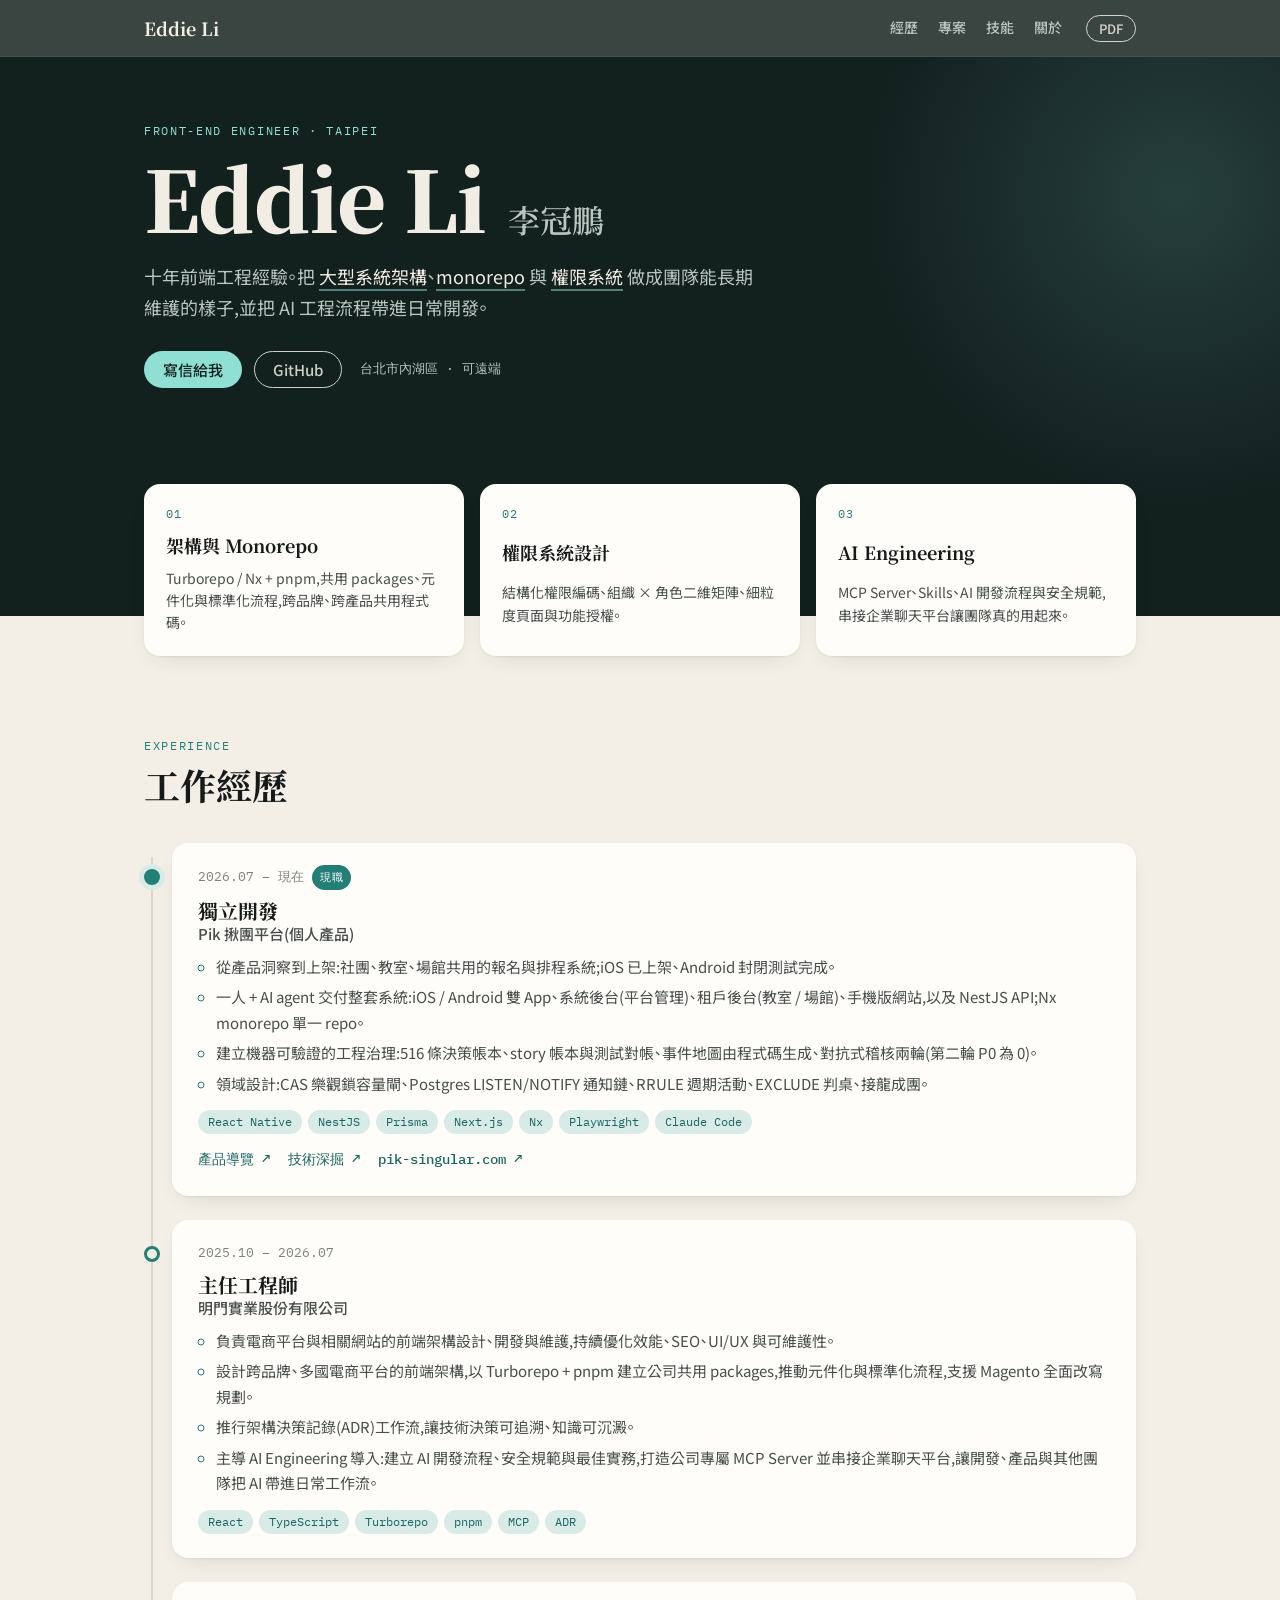
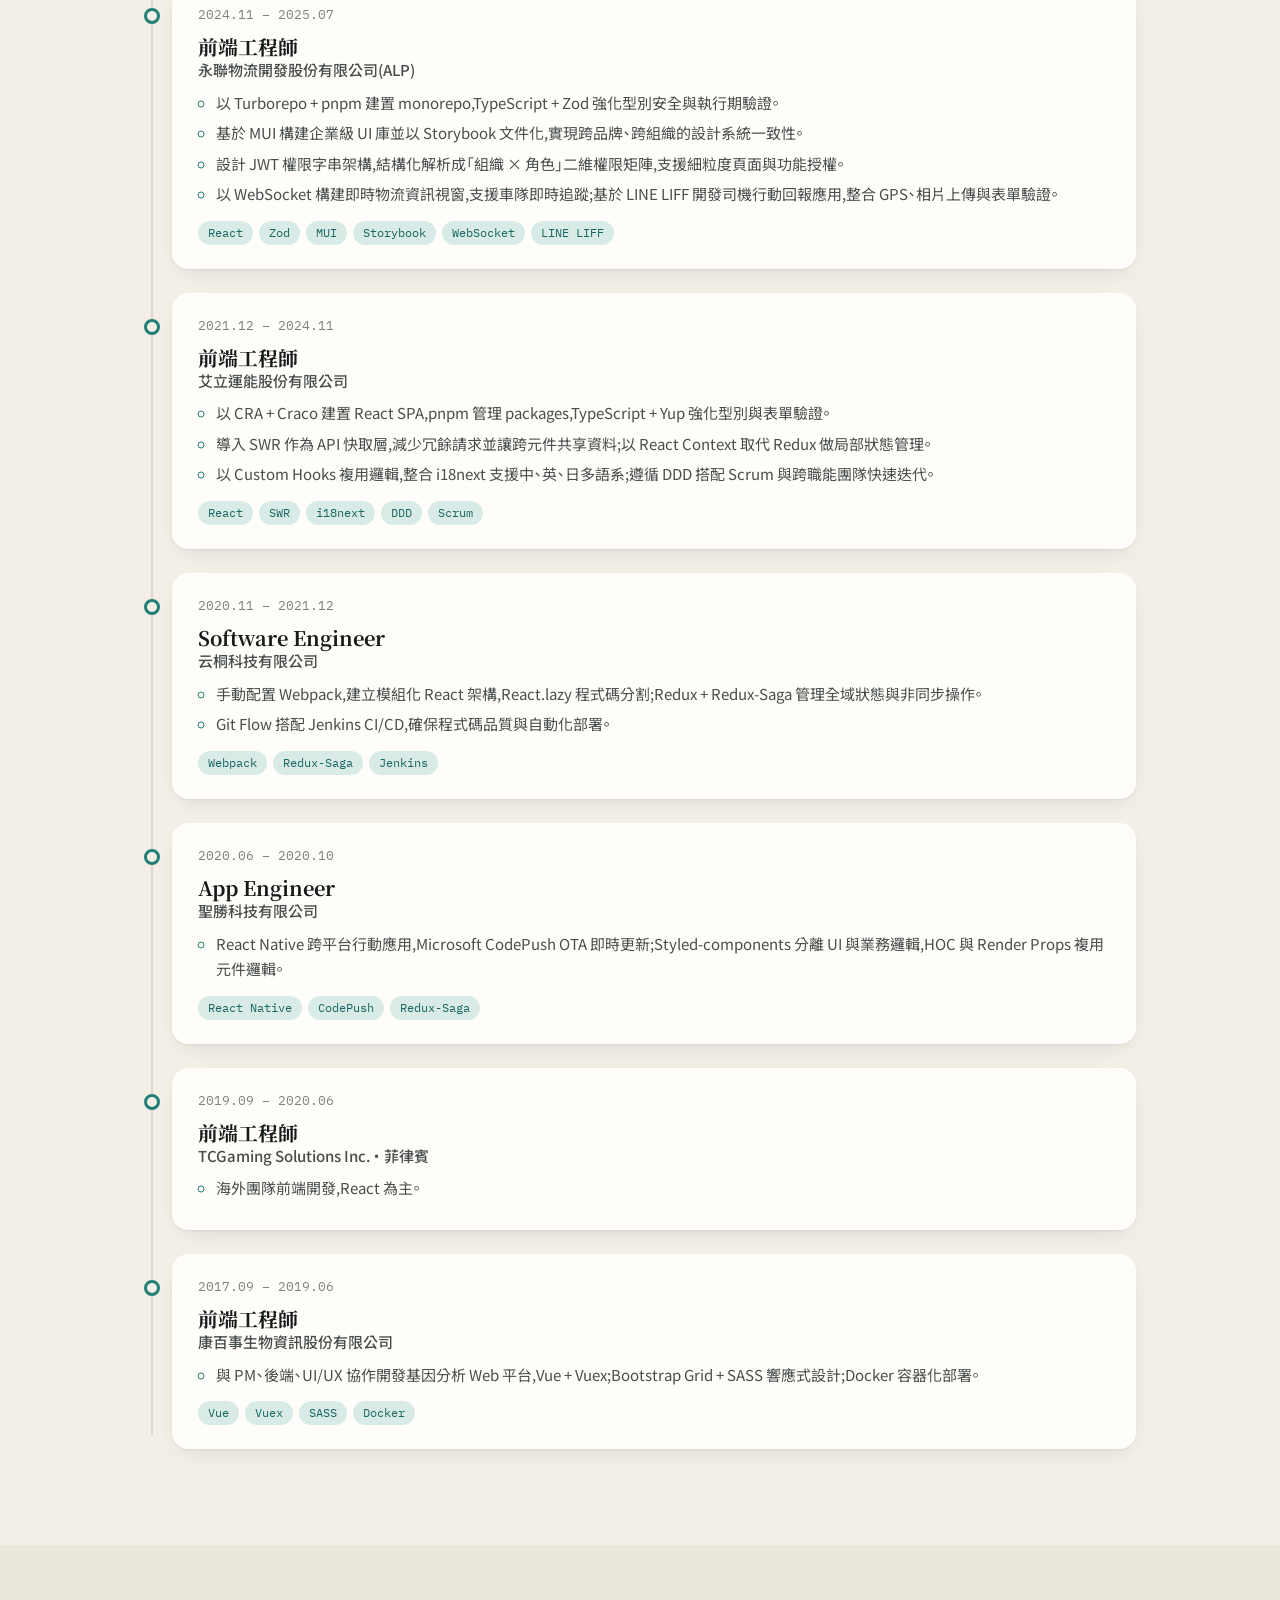
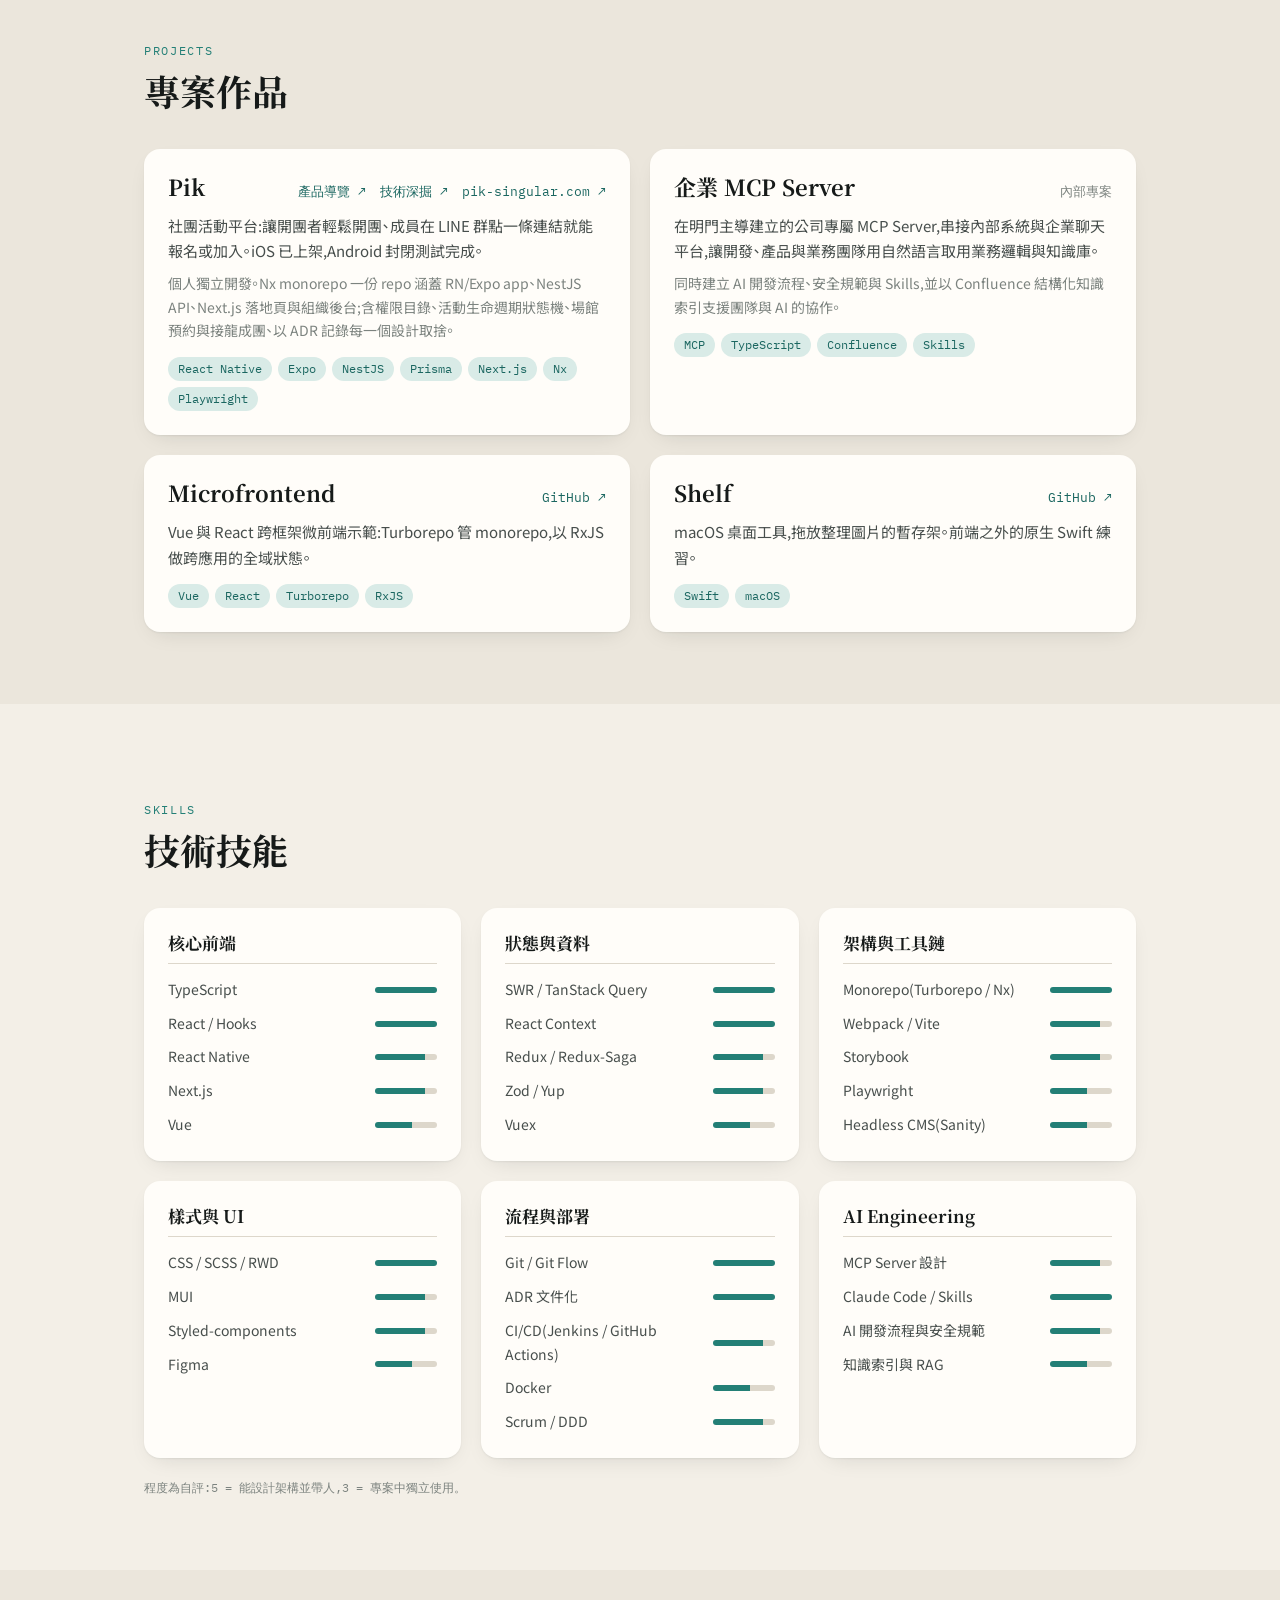
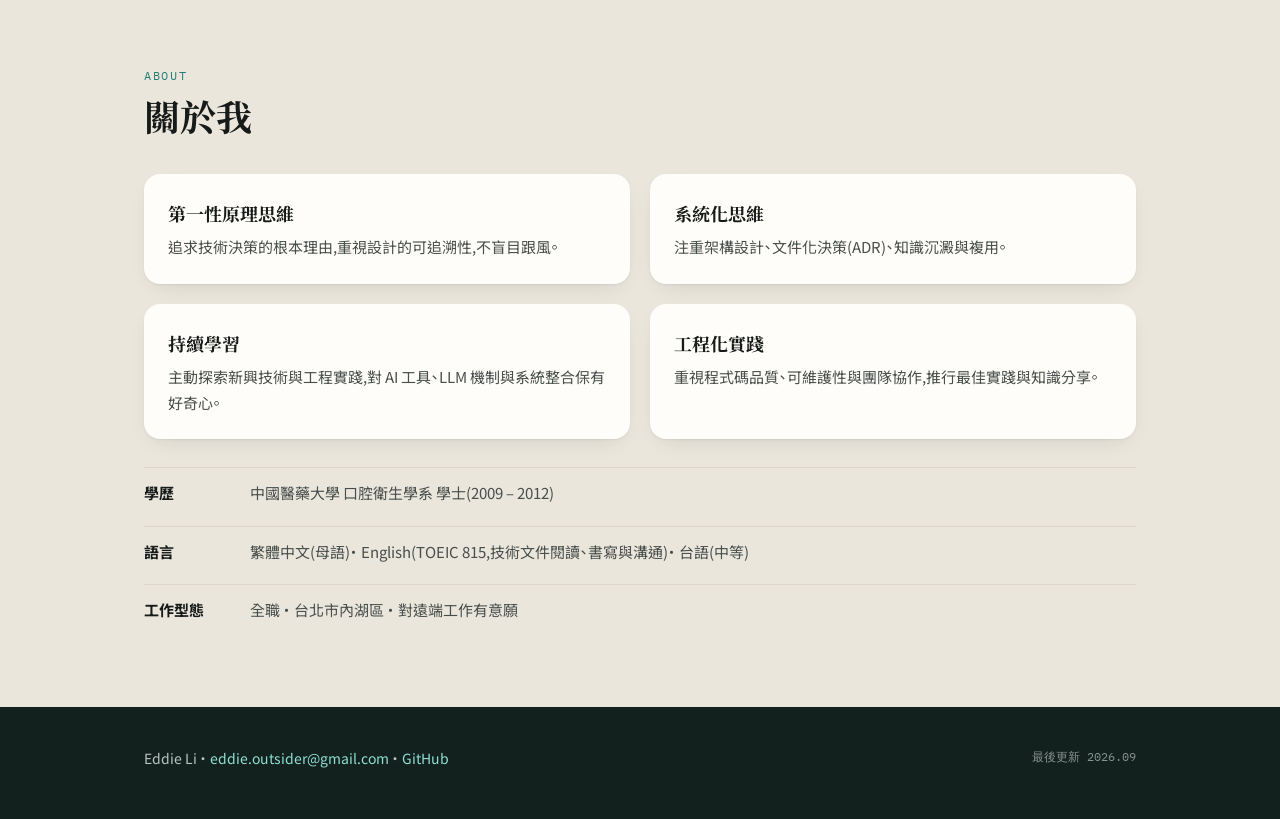
==== index.html @ ba70073a "feat: deck links on the Pik experience entry" ====
<!doctype html>
<html lang="zh-Hant-TW">
  <head>
    <meta charset="utf-8" />
    <meta name="viewport" content="width=device-width, initial-scale=1" />
    <title>Eddie Li 李冠鵬 · 前端工程師</title>
    <meta
      name="description"
      content="Eddie Li 李冠鵬,十年前端工程經驗。專精大規模系統架構、monorepo、權限系統設計與 AI 工程流程導入。"
    />
    <meta property="og:title" content="Eddie Li 李冠鵬 · 前端工程師" />
    <meta
      property="og:description"
      content="十年前端工程經驗。專精大規模系統架構、monorepo、權限系統設計與 AI 工程流程導入。"
    />
    <meta property="og:type" content="profile" />
    <link
      rel="icon"
      href="data:image/svg+xml,<svg xmlns='http://www.w3.org/2000/svg' viewBox='0 0 32 32'><rect width='32' height='32' rx='7' fill='%2312201e'/><text x='16' y='22' font-family='serif' font-size='18' font-weight='700' text-anchor='middle' fill='%238fe0d3'>E</text></svg>"
    />
    <link rel="preconnect" href="https://fonts.googleapis.com" />
    <link rel="preconnect" href="https://fonts.gstatic.com" crossorigin />
    <link
      rel="stylesheet"
      href="https://fonts.googleapis.com/css2?family=Noto+Serif+TC:wght@600;700;900&family=Noto+Sans+TC:wght@400;500;700&family=IBM+Plex+Mono:wght@400;500&display=swap"
    />
    <link rel="stylesheet" href="styles.css" />
  </head>
  <body>
    <a class="skip" href="#experience">跳到工作經歷</a>

    <nav class="nav" aria-label="章節">
      <div class="wrap nav-in">
        <a class="brand" href="#top">Eddie Li</a>
        <div class="nav-links">
          <a href="#experience">經歷</a>
          <a href="#projects">專案</a>
          <a href="#skills">技能</a>
          <a href="#about">關於</a>
        </div>
        <button
          type="button"
          class="btn btn-ghost btn-sm"
          onclick="window.print()"
        >
          PDF
        </button>
      </div>
    </nav>

    <header id="top" class="hero">
      <div class="hero-bg" aria-hidden="true"></div>
      <div class="wrap hero-in">
        <div class="hero-text">
          <p class="eyebrow">Front-end Engineer · Taipei</p>
          <h1 class="name">
            <span class="name-en">Eddie Li</span
            ><span class="name-zh">李冠鵬</span>
          </h1>
          <p class="tagline">
            十年前端工程經驗。把 <em>大型系統架構</em>、<em>monorepo</em> 與
            <em>權限系統</em> 做成團隊能長期維護的樣子,並把 AI
            工程流程帶進日常開發。
          </p>
          <div class="cta">
            <a class="btn btn-primary" href="mailto:eddie.outsider@gmail.com"
              >寫信給我</a
            >
            <a
              class="btn btn-ghost"
              href="https://github.com/PPniaw"
              rel="me noopener"
              target="_blank"
              >GitHub</a
            >
            <span class="loc">台北市內湖區 · 可遠端</span>
          </div>
        </div>
      </div>
      <div class="wrap focus" aria-label="專長領域">
        <div class="focus-card">
          <span class="focus-k">01</span>
          <strong>架構與 Monorepo</strong>
          <p>
            Turborepo / Nx + pnpm,共用
            packages、元件化與標準化流程,跨品牌、跨產品共用程式碼。
          </p>
        </div>
        <div class="focus-card">
          <span class="focus-k">02</span>
          <strong>權限系統設計</strong>
          <p>結構化權限編碼、組織 × 角色二維矩陣、細粒度頁面與功能授權。</p>
        </div>
        <div class="focus-card">
          <span class="focus-k">03</span>
          <strong>AI Engineering</strong>
          <p>
            MCP Server、Skills、AI
            開發流程與安全規範,串接企業聊天平台讓團隊真的用起來。
          </p>
        </div>
      </div>
    </header>

    <main>
      <section id="experience" class="section">
        <div class="wrap">
          <div class="sec-head">
            <p class="eyebrow">Experience</p>
            <h2>工作經歷</h2>
          </div>
          <ol class="timeline">
            <li class="tl-item is-now">
              <div class="tl-dot"></div>
              <div class="tl-card">
                <div class="tl-meta">
                  <time datetime="2026-07">2026.07</time> – 現在
                  <span class="pill">現職</span>
                </div>
                <h3>
                  獨立開發 <span class="org">Pik 揪團平台(個人產品)</span>
                </h3>
                <ul>
                  <li>
                    從產品洞察到上架:社團、教室、場館共用的報名與排程系統;iOS
                    已上架、Android 封閉測試完成。
                  </li>
                  <li>
                    一人 + AI agent 交付整套系統:iOS / Android 雙 App、系統後台(平台管理)、租戶後台(教室 / 場館)、手機版網站,以及
                    NestJS API;Nx monorepo 單一 repo。
                  </li>
                  <li>
                    建立機器可驗證的工程治理:516 條決策帳本、story
                    帳本與測試對帳、事件地圖由程式碼生成、對抗式稽核兩輪(第二輪 P0 為 0)。
                  </li>
                  <li>
                    領域設計:CAS 樂觀鎖容量閘、Postgres LISTEN/NOTIFY
                    通知鏈、RRULE 週期活動、EXCLUDE 判桌、接龍成團。
                  </li>
                </ul>
                <p class="chips">
                  <span>React Native</span><span>NestJS</span><span>Prisma</span
                  ><span>Next.js</span><span>Nx</span><span>Playwright</span
                  ><span>Claude Code</span>
                </p>
                <p class="tl-links">
                  <a href="https://pik-slides.vercel.app/s/pik-intro" target="_blank" rel="noopener">產品導覽 ↗</a>
                  <a href="https://pik-slides.vercel.app/s/pik-tech-deep-dive" target="_blank" rel="noopener">技術深掘 ↗</a>
                  <a href="https://pik-singular.com" target="_blank" rel="noopener">pik-singular.com ↗</a>
                </p>
              </div>
            </li>
            <li class="tl-item">
              <div class="tl-dot"></div>
              <div class="tl-card">
                <div class="tl-meta">
                  <time datetime="2025-10">2025.10</time> –
                  <time datetime="2026-07">2026.07</time>
                </div>
                <h3>
                  主任工程師 <span class="org">明門實業股份有限公司</span>
                </h3>
                <ul>
                  <li>
                    負責電商平台與相關網站的前端架構設計、開發與維護,持續優化效能、SEO、UI/UX
                    與可維護性。
                  </li>
                  <li>
                    設計跨品牌、多國電商平台的前端架構,以 Turborepo + pnpm
                    建立公司共用 packages,推動元件化與標準化流程,支援 Magento
                    全面改寫規劃。
                  </li>
                  <li>
                    推行架構決策記錄(ADR)工作流,讓技術決策可追溯、知識可沉澱。
                  </li>
                  <li>
                    主導 AI Engineering 導入:建立 AI
                    開發流程、安全規範與最佳實務,打造公司專屬 MCP Server
                    並串接企業聊天平台,讓開發、產品與其他團隊把 AI
                    帶進日常工作流。
                  </li>
                </ul>
                <p class="chips">
                  <span>React</span><span>TypeScript</span><span>Turborepo</span
                  ><span>pnpm</span><span>MCP</span><span>ADR</span>
                </p>
              </div>
            </li>

            <li class="tl-item">
              <div class="tl-dot"></div>
              <div class="tl-card">
                <div class="tl-meta">
                  <time datetime="2024-11">2024.11</time> –
                  <time datetime="2025-07">2025.07</time>
                </div>
                <h3>
                  前端工程師
                  <span class="org">永聯物流開發股份有限公司(ALP)</span>
                </h3>
                <ul>
                  <li>
                    以 Turborepo + pnpm 建置 monorepo,TypeScript + Zod
                    強化型別安全與執行期驗證。
                  </li>
                  <li>
                    基於 MUI 構建企業級 UI 庫並以 Storybook
                    文件化,實現跨品牌、跨組織的設計系統一致性。
                  </li>
                  <li>
                    設計 JWT 權限字串架構,結構化解析成「組織 ×
                    角色」二維權限矩陣,支援細粒度頁面與功能授權。
                  </li>
                  <li>
                    以 WebSocket 構建即時物流資訊視窗,支援車隊即時追蹤;基於 LINE
                    LIFF 開發司機行動回報應用,整合 GPS、相片上傳與表單驗證。
                  </li>
                </ul>
                <p class="chips">
                  <span>React</span><span>Zod</span><span>MUI</span
                  ><span>Storybook</span><span>WebSocket</span
                  ><span>LINE LIFF</span>
                </p>
              </div>
            </li>

            <li class="tl-item">
              <div class="tl-dot"></div>
              <div class="tl-card">
                <div class="tl-meta">
                  <time datetime="2021-12">2021.12</time> –
                  <time datetime="2024-11">2024.11</time>
                </div>
                <h3>
                  前端工程師 <span class="org">艾立運能股份有限公司</span>
                </h3>
                <ul>
                  <li>
                    以 CRA + Craco 建置 React SPA,pnpm 管理 packages,TypeScript
                    + Yup 強化型別與表單驗證。
                  </li>
                  <li>
                    導入 SWR 作為 API 快取層,減少冗餘請求並讓跨元件共享資料;以
                    React Context 取代 Redux 做局部狀態管理。
                  </li>
                  <li>
                    以 Custom Hooks 複用邏輯,整合 i18next
                    支援中、英、日多語系;遵循 DDD 搭配 Scrum
                    與跨職能團隊快速迭代。
                  </li>
                </ul>
                <p class="chips">
                  <span>React</span><span>SWR</span><span>i18next</span
                  ><span>DDD</span><span>Scrum</span>
                </p>
              </div>
            </li>

            <li class="tl-item">
              <div class="tl-dot"></div>
              <div class="tl-card">
                <div class="tl-meta">
                  <time datetime="2020-11">2020.11</time> –
                  <time datetime="2021-12">2021.12</time>
                </div>
                <h3>
                  Software Engineer <span class="org">云桐科技有限公司</span>
                </h3>
                <ul>
                  <li>
                    手動配置 Webpack,建立模組化 React 架構,React.lazy
                    程式碼分割;Redux + Redux-Saga 管理全域狀態與非同步操作。
                  </li>
                  <li>
                    Git Flow 搭配 Jenkins CI/CD,確保程式碼品質與自動化部署。
                  </li>
                </ul>
                <p class="chips">
                  <span>Webpack</span><span>Redux-Saga</span
                  ><span>Jenkins</span>
                </p>
              </div>
            </li>

            <li class="tl-item">
              <div class="tl-dot"></div>
              <div class="tl-card">
                <div class="tl-meta">
                  <time datetime="2020-06">2020.06</time> –
                  <time datetime="2020-10">2020.10</time>
                </div>
                <h3>App Engineer <span class="org">聖勝科技有限公司</span></h3>
                <ul>
                  <li>
                    React Native 跨平台行動應用,Microsoft CodePush OTA
                    即時更新;Styled-components 分離 UI 與業務邏輯,HOC 與 Render
                    Props 複用元件邏輯。
                  </li>
                </ul>
                <p class="chips">
                  <span>React Native</span><span>CodePush</span
                  ><span>Redux-Saga</span>
                </p>
              </div>
            </li>

            <li class="tl-item">
              <div class="tl-dot"></div>
              <div class="tl-card">
                <div class="tl-meta">
                  <time datetime="2019-09">2019.09</time> –
                  <time datetime="2020-06">2020.06</time>
                </div>
                <h3>
                  前端工程師
                  <span class="org">TCGaming Solutions Inc. · 菲律賓</span>
                </h3>
                <ul>
                  <li>海外團隊前端開發,React 為主。</li>
                </ul>
              </div>
            </li>

            <li class="tl-item">
              <div class="tl-dot"></div>
              <div class="tl-card">
                <div class="tl-meta">
                  <time datetime="2017-09">2017.09</time> –
                  <time datetime="2019-06">2019.06</time>
                </div>
                <h3>
                  前端工程師 <span class="org">康百事生物資訊股份有限公司</span>
                </h3>
                <ul>
                  <li>
                    與 PM、後端、UI/UX 協作開發基因分析 Web 平台,Vue +
                    Vuex;Bootstrap Grid + SASS 響應式設計;Docker 容器化部署。
                  </li>
                </ul>
                <p class="chips">
                  <span>Vue</span><span>Vuex</span><span>SASS</span
                  ><span>Docker</span>
                </p>
              </div>
            </li>
          </ol>
        </div>
      </section>

      <section id="projects" class="section section-alt">
        <div class="wrap">
          <div class="sec-head">
            <p class="eyebrow">Projects</p>
            <h2>專案作品</h2>
          </div>
          <div class="grid-2">
            <article class="card proj">
              <div class="proj-top">
                <h3>Pik</h3>
                <span class="proj-links">
                  <a class="proj-link" href="https://pik-slides.vercel.app/s/pik-intro" target="_blank" rel="noopener">產品導覽 ↗</a>
                  <a class="proj-link" href="https://pik-slides.vercel.app/s/pik-tech-deep-dive" target="_blank" rel="noopener">技術深掘 ↗</a>
                  <a class="proj-link" href="https://pik-singular.com" target="_blank" rel="noopener">pik-singular.com ↗</a>
                </span>
              </div>
              <p>
                社團活動平台:讓開團者輕鬆開團、成員在 LINE
                群點一條連結就能報名或加入。iOS 已上架,Android 封閉測試完成。
              </p>
              <p class="proj-note">
                個人獨立開發。Nx monorepo 一份 repo 涵蓋 RN/Expo app、NestJS
                API、Next.js
                落地頁與組織後台;含權限目錄、活動生命週期狀態機、場館預約與接龍成團、以
                ADR 記錄每一個設計取捨。
              </p>
              <p class="chips">
                <span>React Native</span><span>Expo</span><span>NestJS</span
                ><span>Prisma</span><span>Next.js</span><span>Nx</span
                ><span>Playwright</span>
              </p>
            </article>

            <article class="card proj">
              <div class="proj-top">
                <h3>企業 MCP Server</h3>
                <span class="proj-link muted">內部專案</span>
              </div>
              <p>
                在明門主導建立的公司專屬 MCP
                Server,串接內部系統與企業聊天平台,讓開發、產品與業務團隊用自然語言取用業務邏輯與知識庫。
              </p>
              <p class="proj-note">
                同時建立 AI 開發流程、安全規範與 Skills,並以 Confluence
                結構化知識索引支援團隊與 AI 的協作。
              </p>
              <p class="chips">
                <span>MCP</span><span>TypeScript</span><span>Confluence</span
                ><span>Skills</span>
              </p>
            </article>

            <article class="card proj">
              <div class="proj-top">
                <h3>Microfrontend</h3>
                <a
                  class="proj-link"
                  href="https://github.com/PPniaw/Microfrontend"
                  target="_blank"
                  rel="noopener"
                  >GitHub ↗</a
                >
              </div>
              <p>
                Vue 與 React 跨框架微前端示範:Turborepo 管 monorepo,以 RxJS
                做跨應用的全域狀態。
              </p>
              <p class="chips">
                <span>Vue</span><span>React</span><span>Turborepo</span
                ><span>RxJS</span>
              </p>
            </article>

            <article class="card proj">
              <div class="proj-top">
                <h3>Shelf</h3>
                <a
                  class="proj-link"
                  href="https://github.com/PPniaw/Shelf"
                  target="_blank"
                  rel="noopener"
                  >GitHub ↗</a
                >
              </div>
              <p>
                macOS 桌面工具,拖放整理圖片的暫存架。前端之外的原生 Swift 練習。
              </p>
              <p class="chips"><span>Swift</span><span>macOS</span></p>
            </article>
          </div>
        </div>
      </section>

      <section id="skills" class="section">
        <div class="wrap">
          <div class="sec-head">
            <p class="eyebrow">Skills</p>
            <h2>技術技能</h2>
          </div>
          <div class="grid-3 skills">
            <div class="card skill-group">
              <h3>核心前端</h3>
              <ul>
                <li>
                  <span>TypeScript</span><i class="lv" style="--lv: 5"></i>
                </li>
                <li>
                  <span>React / Hooks</span><i class="lv" style="--lv: 5"></i>
                </li>
                <li>
                  <span>React Native</span><i class="lv" style="--lv: 4"></i>
                </li>
                <li><span>Next.js</span><i class="lv" style="--lv: 4"></i></li>
                <li><span>Vue</span><i class="lv" style="--lv: 3"></i></li>
              </ul>
            </div>

            <div class="card skill-group">
              <h3>狀態與資料</h3>
              <ul>
                <li>
                  <span>SWR / TanStack Query</span
                  ><i class="lv" style="--lv: 5"></i>
                </li>
                <li>
                  <span>React Context</span><i class="lv" style="--lv: 5"></i>
                </li>
                <li>
                  <span>Redux / Redux-Saga</span
                  ><i class="lv" style="--lv: 4"></i>
                </li>
                <li>
                  <span>Zod / Yup</span><i class="lv" style="--lv: 4"></i>
                </li>
                <li><span>Vuex</span><i class="lv" style="--lv: 3"></i></li>
              </ul>
            </div>

            <div class="card skill-group">
              <h3>架構與工具鏈</h3>
              <ul>
                <li>
                  <span>Monorepo(Turborepo / Nx)</span
                  ><i class="lv" style="--lv: 5"></i>
                </li>
                <li>
                  <span>Webpack / Vite</span><i class="lv" style="--lv: 4"></i>
                </li>
                <li>
                  <span>Storybook</span><i class="lv" style="--lv: 4"></i>
                </li>
                <li>
                  <span>Playwright</span><i class="lv" style="--lv: 3"></i>
                </li>
                <li>
                  <span>Headless CMS(Sanity)</span
                  ><i class="lv" style="--lv: 3"></i>
                </li>
              </ul>
            </div>

            <div class="card skill-group">
              <h3>樣式與 UI</h3>
              <ul>
                <li>
                  <span>CSS / SCSS / RWD</span
                  ><i class="lv" style="--lv: 5"></i>
                </li>
                <li><span>MUI</span><i class="lv" style="--lv: 4"></i></li>
                <li>
                  <span>Styled-components</span
                  ><i class="lv" style="--lv: 4"></i>
                </li>
                <li><span>Figma</span><i class="lv" style="--lv: 3"></i></li>
              </ul>
            </div>

            <div class="card skill-group">
              <h3>流程與部署</h3>
              <ul>
                <li>
                  <span>Git / Git Flow</span><i class="lv" style="--lv: 5"></i>
                </li>
                <li>
                  <span>ADR 文件化</span><i class="lv" style="--lv: 5"></i>
                </li>
                <li>
                  <span>CI/CD(Jenkins / GitHub Actions)</span
                  ><i class="lv" style="--lv: 4"></i>
                </li>
                <li><span>Docker</span><i class="lv" style="--lv: 3"></i></li>
                <li>
                  <span>Scrum / DDD</span><i class="lv" style="--lv: 4"></i>
                </li>
              </ul>
            </div>

            <div class="card skill-group">
              <h3>AI Engineering</h3>
              <ul>
                <li>
                  <span>MCP Server 設計</span><i class="lv" style="--lv: 4"></i>
                </li>
                <li>
                  <span>Claude Code / Skills</span
                  ><i class="lv" style="--lv: 5"></i>
                </li>
                <li>
                  <span>AI 開發流程與安全規範</span
                  ><i class="lv" style="--lv: 4"></i>
                </li>
                <li>
                  <span>知識索引與 RAG</span><i class="lv" style="--lv: 3"></i>
                </li>
              </ul>
            </div>
          </div>
          <p class="legend">
            程度為自評:5 = 能設計架構並帶人,3 = 專案中獨立使用。
          </p>
        </div>
      </section>

      <section id="about" class="section section-alt">
        <div class="wrap">
          <div class="sec-head">
            <p class="eyebrow">About</p>
            <h2>關於我</h2>
          </div>
          <div class="grid-2 traits">
            <div class="card trait">
              <strong>第一性原理思維</strong>
              <p>追求技術決策的根本理由,重視設計的可追溯性,不盲目跟風。</p>
            </div>
            <div class="card trait">
              <strong>系統化思維</strong>
              <p>注重架構設計、文件化決策(ADR)、知識沉澱與複用。</p>
            </div>
            <div class="card trait">
              <strong>持續學習</strong>
              <p>
                主動探索新興技術與工程實踐,對 AI 工具、LLM
                機制與系統整合保有好奇心。
              </p>
            </div>
            <div class="card trait">
              <strong>工程化實踐</strong>
              <p>重視程式碼品質、可維護性與團隊協作,推行最佳實踐與知識分享。</p>
            </div>
          </div>
          <dl class="facts">
            <div>
              <dt>學歷</dt>
              <dd>中國醫藥大學 口腔衛生學系 學士(2009 – 2012)</dd>
            </div>
            <div>
              <dt>語言</dt>
              <dd>
                繁體中文(母語)· English(TOEIC 815,技術文件閱讀、書寫與溝通)·
                台語(中等)
              </dd>
            </div>
            <div>
              <dt>工作型態</dt>
              <dd>全職 · 台北市內湖區 · 對遠端工作有意願</dd>
            </div>
          </dl>
        </div>
      </section>
    </main>

    <footer class="foot">
      <div class="wrap foot-in">
        <p>
          Eddie Li ·
          <a href="mailto:eddie.outsider@gmail.com">eddie.outsider@gmail.com</a>
          ·
          <a href="https://github.com/PPniaw" rel="me noopener" target="_blank"
            >GitHub</a
          >
        </p>
        <p class="muted">最後更新 2026.09</p>
      </div>
    </footer>
  </body>
</html>
---- styles.css ----
:root {
  --bg: #f3efe7;
  --bg-alt: #ebe6dc;
  --surface: #fffdf9;
  --ink: #161a19;
  --ink-2: #474e4c;
  --ink-3: #7c837f;
  --rule: #ddd7cb;
  --accent: #237f76;
  --accent-ink: #1a6660;
  --accent-soft: #d9ebe7;
  --hero-bg: #12201e;
  --hero-ink: #f1ede4;
  --hero-ink-2: #b9c4c0;
  --hero-accent: #8fe0d3;
  --hero-card: #1a2b29;
  --shadow:
    0 1px 2px rgba(20, 30, 28, 0.06), 0 8px 24px -12px rgba(20, 30, 28, 0.18);
  --r: 16px;
  --mono: "IBM Plex Mono", ui-monospace, SFMono-Regular, Menlo, monospace;
  --serif: "Noto Serif TC", "Songti TC", "PMingLiU", Georgia, serif;
  --sans:
    "Noto Sans TC", "PingFang TC", "Microsoft JhengHei", system-ui, sans-serif;
  color-scheme: light dark;
}

@media (prefers-color-scheme: dark) {
  :root {
    --bg: #14181a;
    --bg-alt: #101416;
    --surface: #1c2224;
    --ink: #ece7dd;
    --ink-2: #b7b1a6;
    --ink-3: #7f7a72;
    --rule: #2b3235;
    --accent: #7fc3bb;
    --accent-ink: #9ad8d0;
    --accent-soft: #1f3331;
    --hero-bg: #0d1716;
    --hero-card: #16221f;
    --shadow: 0 1px 2px rgba(0, 0, 0, 0.3), 0 8px 24px -12px rgba(0, 0, 0, 0.5);
  }
}

* {
  box-sizing: border-box;
}

html {
  -webkit-text-size-adjust: 100%;
  scroll-padding-top: 64px;
}

body {
  margin: 0;
  background: var(--bg);
  color: var(--ink);
  font-family: var(--sans);
  font-size: 16px;
  line-height: 1.7;
  font-feature-settings: "palt";
}

a {
  color: var(--accent-ink);
  text-decoration: none;
  text-underline-offset: 3px;
}

a:hover,
a:focus-visible {
  text-decoration: underline;
}

:focus-visible {
  outline: 2px solid var(--accent);
  outline-offset: 3px;
}

h1,
h2,
h3 {
  margin: 0;
  font-family: var(--serif);
  font-weight: 700;
  line-height: 1.25;
  text-wrap: balance;
}

p {
  margin: 0;
}

.wrap {
  max-width: 1040px;
  margin: 0 auto;
  padding: 0 24px;
}

.skip {
  position: absolute;
  left: -999px;
  top: 8px;
  background: var(--accent);
  color: #fff;
  padding: 6px 12px;
  border-radius: 6px;
  z-index: 10;
}

.skip:focus {
  left: 8px;
}

.eyebrow {
  font-family: var(--mono);
  font-size: 12px;
  letter-spacing: 0.14em;
  text-transform: uppercase;
  color: var(--accent);
}

.muted {
  color: var(--ink-3);
}

/* buttons */

.btn {
  display: inline-flex;
  align-items: center;
  gap: 6px;
  padding: 10px 18px;
  border-radius: 999px;
  font: inherit;
  font-size: 15px;
  font-weight: 500;
  line-height: 1;
  border: 1px solid transparent;
  cursor: pointer;
  text-decoration: none !important;
  transition:
    transform 0.15s ease,
    background 0.15s ease;
}

.btn:active {
  transform: translateY(1px);
}

.btn-primary {
  background: var(--hero-accent);
  color: var(--hero-bg);
}

.btn-primary:hover {
  background: #a8ece1;
}

.btn-ghost {
  background: transparent;
  color: inherit;
  border-color: currentColor;
  opacity: 0.85;
}

.btn-ghost:hover {
  opacity: 1;
}

.btn-sm {
  padding: 6px 12px;
  font-size: 13px;
}

/* nav */

.nav {
  position: sticky;
  top: 0;
  z-index: 5;
  background: color-mix(in srgb, var(--hero-bg) 82%, transparent);
  backdrop-filter: blur(10px);
  color: var(--hero-ink);
  border-bottom: 1px solid rgba(255, 255, 255, 0.06);
}

.nav-in {
  display: flex;
  align-items: center;
  gap: 24px;
  height: 56px;
}

.brand {
  font-family: var(--serif);
  font-weight: 700;
  font-size: 18px;
  color: var(--hero-ink);
  margin-right: auto;
}

.nav-links {
  display: flex;
  gap: 20px;
  font-size: 14px;
  font-weight: 500;
}

.nav-links a {
  color: var(--hero-ink-2);
}

.nav-links a:hover {
  color: var(--hero-accent);
  text-decoration: none;
}

/* hero */

.hero {
  background: var(--hero-bg);
  color: var(--hero-ink);
  padding: 64px 0 0;
  position: relative;
}

.hero-bg {
  position: absolute;
  inset: 0;
  overflow: hidden;
  pointer-events: none;
}

.hero-bg::before {
  content: "";
  position: absolute;
  inset: -40% -20% auto auto;
  width: 60vw;
  height: 60vw;
  max-width: 720px;
  max-height: 720px;
  border-radius: 50%;
  background: radial-gradient(
    circle,
    rgba(143, 224, 211, 0.16),
    transparent 62%
  );
  pointer-events: none;
}

.hero-in {
  position: relative;
}

.hero .eyebrow {
  color: var(--hero-accent);
  margin-bottom: 14px;
}

.name {
  display: flex;
  flex-wrap: wrap;
  align-items: baseline;
  gap: 8px 22px;
  margin-bottom: 22px;
}

.name-en {
  font-size: clamp(48px, 8vw, 84px);
  font-weight: 900;
  letter-spacing: -0.02em;
  line-height: 1;
}

.name-zh {
  font-size: clamp(22px, 3.4vw, 32px);
  color: var(--hero-ink-2);
  font-weight: 600;
}

.tagline {
  max-width: 34em;
  font-size: 18px;
  color: var(--hero-ink-2);
  margin-bottom: 28px;
}

.tagline em {
  font-style: normal;
  color: var(--hero-ink);
  border-bottom: 2px solid rgba(143, 224, 211, 0.5);
}

.cta {
  display: flex;
  flex-wrap: wrap;
  align-items: center;
  gap: 12px;
}

.loc {
  font-family: var(--mono);
  font-size: 13px;
  color: var(--hero-ink-2);
  margin-left: 6px;
}


.focus {
  position: relative;
  display: grid;
  grid-template-columns: repeat(3, 1fr);
  gap: 16px;
  margin-top: 56px;
  transform: translateY(40px);
}

.focus-card {
  background: var(--surface);
  color: var(--ink);
  border-radius: var(--r);
  padding: 20px 22px 22px;
  box-shadow: var(--shadow);
  display: grid;
  gap: 6px;
}

.focus-k {
  font-family: var(--mono);
  font-size: 12px;
  color: var(--accent);
  letter-spacing: 0.1em;
}

.focus-card strong {
  font-family: var(--serif);
  font-size: 18px;
}

.focus-card p {
  font-size: 14px;
  color: var(--ink-2);
  line-height: 1.6;
}

/* sections */

.section {
  padding: 96px 0 72px;
}

.section-alt {
  background: var(--bg-alt);
}

#experience {
  padding-top: 120px;
}

.sec-head {
  margin-bottom: 36px;
}

.sec-head h2 {
  font-size: clamp(28px, 4vw, 36px);
  margin-top: 6px;
}

.card {
  background: var(--surface);
  border-radius: var(--r);
  padding: 24px;
  box-shadow: var(--shadow);
}

.grid-2 {
  display: grid;
  grid-template-columns: repeat(2, 1fr);
  gap: 20px;
}

.grid-3 {
  display: grid;
  grid-template-columns: repeat(3, 1fr);
  gap: 20px;
}

.chips {
  display: flex;
  flex-wrap: wrap;
  gap: 6px;
  margin-top: 14px;
}

.chips span {
  font-family: var(--mono);
  font-size: 12px;
  line-height: 1;
  padding: 6px 10px;
  border-radius: 999px;
  background: var(--accent-soft);
  color: var(--accent-ink);
}

/* timeline */

.timeline {
  list-style: none;
  margin: 0;
  padding: 0 0 0 28px;
  position: relative;
}

.timeline::before {
  content: "";
  position: absolute;
  left: 7px;
  top: 14px;
  bottom: 14px;
  width: 2px;
  background: var(--rule);
}

.tl-item {
  position: relative;
  margin-bottom: 24px;
}

.tl-dot {
  position: absolute;
  left: -28px;
  top: 26px;
  width: 16px;
  height: 16px;
  border-radius: 50%;
  background: var(--bg);
  border: 3px solid var(--accent);
}

.is-now .tl-dot {
  background: var(--accent);
  box-shadow: 0 0 0 5px var(--accent-soft);
}

.tl-card {
  background: var(--surface);
  border-radius: var(--r);
  padding: 22px 26px 24px;
  box-shadow: var(--shadow);
}

.tl-meta {
  font-family: var(--mono);
  font-size: 13px;
  color: var(--ink-3);
  font-variant-numeric: tabular-nums;
  margin-bottom: 8px;
  display: flex;
  align-items: center;
  gap: 8px;
}

.pill {
  font-size: 11px;
  padding: 3px 8px;
  border-radius: 999px;
  background: var(--accent);
  color: #fff;
  letter-spacing: 0.06em;
}

.tl-card h3 {
  font-size: 20px;
  margin-bottom: 10px;
}

.org {
  display: block;
  font-family: var(--sans);
  font-size: 15px;
  font-weight: 500;
  color: var(--ink-2);
  margin-top: 2px;
}

.tl-card ul {
  margin: 0;
  padding-left: 1.2em;
  color: var(--ink-2);
  font-size: 15px;
}

.tl-card li {
  margin-bottom: 5px;
}

.tl-card li::marker {
  color: var(--accent);
}

.tl-links {
  display: flex;
  flex-wrap: wrap;
  gap: 8px 18px;
  margin-top: 14px;
  font-family: var(--mono);
  font-size: 14px;
  font-weight: 500;
}

/* projects */

.proj-top {
  display: flex;
  align-items: baseline;
  justify-content: space-between;
  gap: 12px;
  margin-bottom: 10px;
}

.proj h3 {
  font-size: 22px;
}

.proj-links {
  display: flex;
  flex-wrap: wrap;
  justify-content: flex-end;
  gap: 4px 14px;
}

.proj-link {
  font-family: var(--mono);
  font-size: 13px;
  white-space: nowrap;
}

.proj p {
  color: var(--ink-2);
  font-size: 15px;
}

.proj-note {
  margin-top: 8px;
  font-size: 14px !important;
  color: var(--ink-3) !important;
}

/* skills */

.skill-group h3 {
  font-size: 17px;
  margin-bottom: 14px;
  padding-bottom: 10px;
  border-bottom: 1px solid var(--rule);
}

.skill-group ul {
  list-style: none;
  margin: 0;
  padding: 0;
  display: grid;
  gap: 10px;
}

.skill-group li {
  display: grid;
  grid-template-columns: 1fr auto;
  align-items: center;
  gap: 12px;
  font-size: 14px;
  color: var(--ink-2);
}

.lv {
  display: inline-grid;
  grid-template-columns: repeat(5, 10px);
  gap: 3px;
}

.lv::before {
  content: "";
  grid-column: 1 / -1;
  height: 6px;
  border-radius: 3px;
  background: linear-gradient(
    to right,
    var(--accent) 0,
    var(--accent) calc(var(--lv) * 20%),
    var(--rule) calc(var(--lv) * 20%),
    var(--rule) 100%
  );
}

.legend {
  margin-top: 20px;
  font-family: var(--mono);
  font-size: 12px;
  color: var(--ink-3);
}

/* about */

.trait strong {
  display: block;
  font-family: var(--serif);
  font-size: 18px;
  margin-bottom: 6px;
}

.trait p {
  color: var(--ink-2);
  font-size: 15px;
}

.facts {
  margin: 28px 0 0;
  display: grid;
  gap: 8px;
}

.facts > div {
  display: grid;
  grid-template-columns: 6em 1fr;
  gap: 16px;
  padding: 12px 0;
  border-top: 1px solid var(--rule);
  font-size: 15px;
}

.facts dt {
  font-weight: 700;
}

.facts dd {
  margin: 0;
  color: var(--ink-2);
}

/* footer */

.foot {
  background: var(--hero-bg);
  color: var(--hero-ink-2);
  padding: 40px 0 48px;
  font-size: 14px;
}

.foot a {
  color: var(--hero-accent);
}

.foot-in {
  display: flex;
  justify-content: space-between;
  flex-wrap: wrap;
  gap: 8px 24px;
}

.foot .muted {
  font-family: var(--mono);
  font-size: 12px;
  color: var(--hero-ink-2);
  opacity: 0.7;
}

/* responsive */

@media (max-width: 860px) {
  .grid-3 {
    grid-template-columns: repeat(2, 1fr);
  }
}

@media (max-width: 720px) {
  .hero {
    padding-top: 40px;
  }

  .focus {
    grid-template-columns: 1fr;
    margin-top: 40px;
    transform: translateY(28px);
  }

  #experience {
    padding-top: 84px;
  }

  .section {
    padding: 64px 0 48px;
  }

  .grid-2,
  .grid-3 {
    grid-template-columns: 1fr;
  }

  .nav-links {
    gap: 14px;
  }

  .timeline {
    padding-left: 22px;
  }

  .tl-dot {
    left: -22px;
  }

  .tl-card {
    padding: 18px 18px 20px;
  }

  .facts > div {
    grid-template-columns: 1fr;
    gap: 2px;
  }
}

@media (prefers-reduced-motion: no-preference) {
  html {
    scroll-behavior: smooth;
  }
}

/* print */

@media print {
  :root {
    --bg: #fff;
    --bg-alt: #fff;
    --surface: #fff;
    --ink: #111;
    --ink-2: #333;
    --ink-3: #666;
    --rule: #ddd;
    --accent: #237f76;
    --accent-ink: #1a6660;
    --accent-soft: #e6eeec;
    --hero-bg: #fff;
    --hero-ink: #111;
    --hero-ink-2: #444;
    --hero-accent: #237f76;
    --shadow: none;
  }

  body {
    font-size: 11pt;
    line-height: 1.5;
  }

  .nav,
  .skip,
  .hero::before,
  .btn,
  .foot .muted {
    display: none;
  }

  .hero {
    padding: 0;
  }


  .focus {
    transform: none;
    margin-top: 18pt;
  }

  .focus-card,
  .card,
  .tl-card {
    border: 1px solid #ddd;
    break-inside: avoid;
  }

  .section,
  #experience {
    padding: 18pt 0 0;
  }

  .foot {
    padding: 12pt 0;
    border-top: 1px solid #ddd;
  }

  .cta::after {
    content: "eddie.outsider@gmail.com · github.com/PPniaw";
    font-family: var(--mono);
    font-size: 10pt;
  }

  @page {
    margin: 14mm 16mm;
  }
}
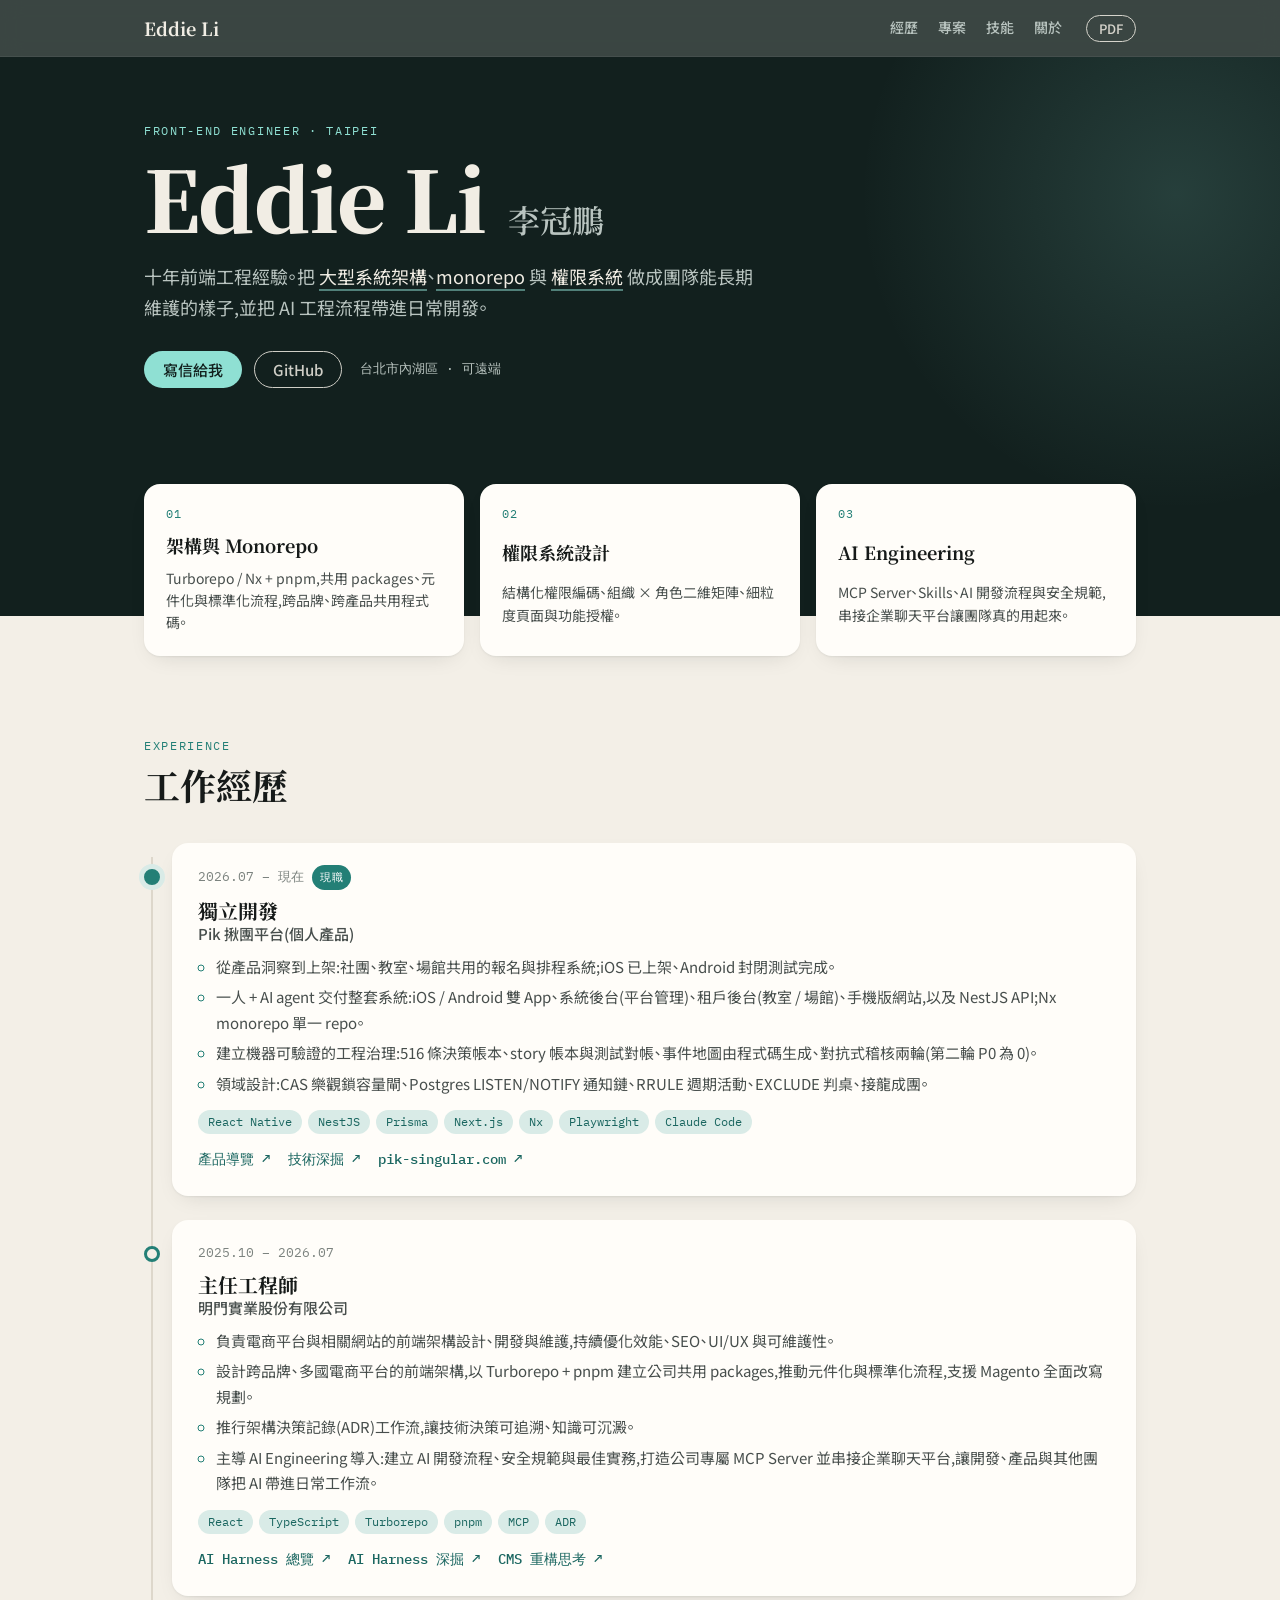
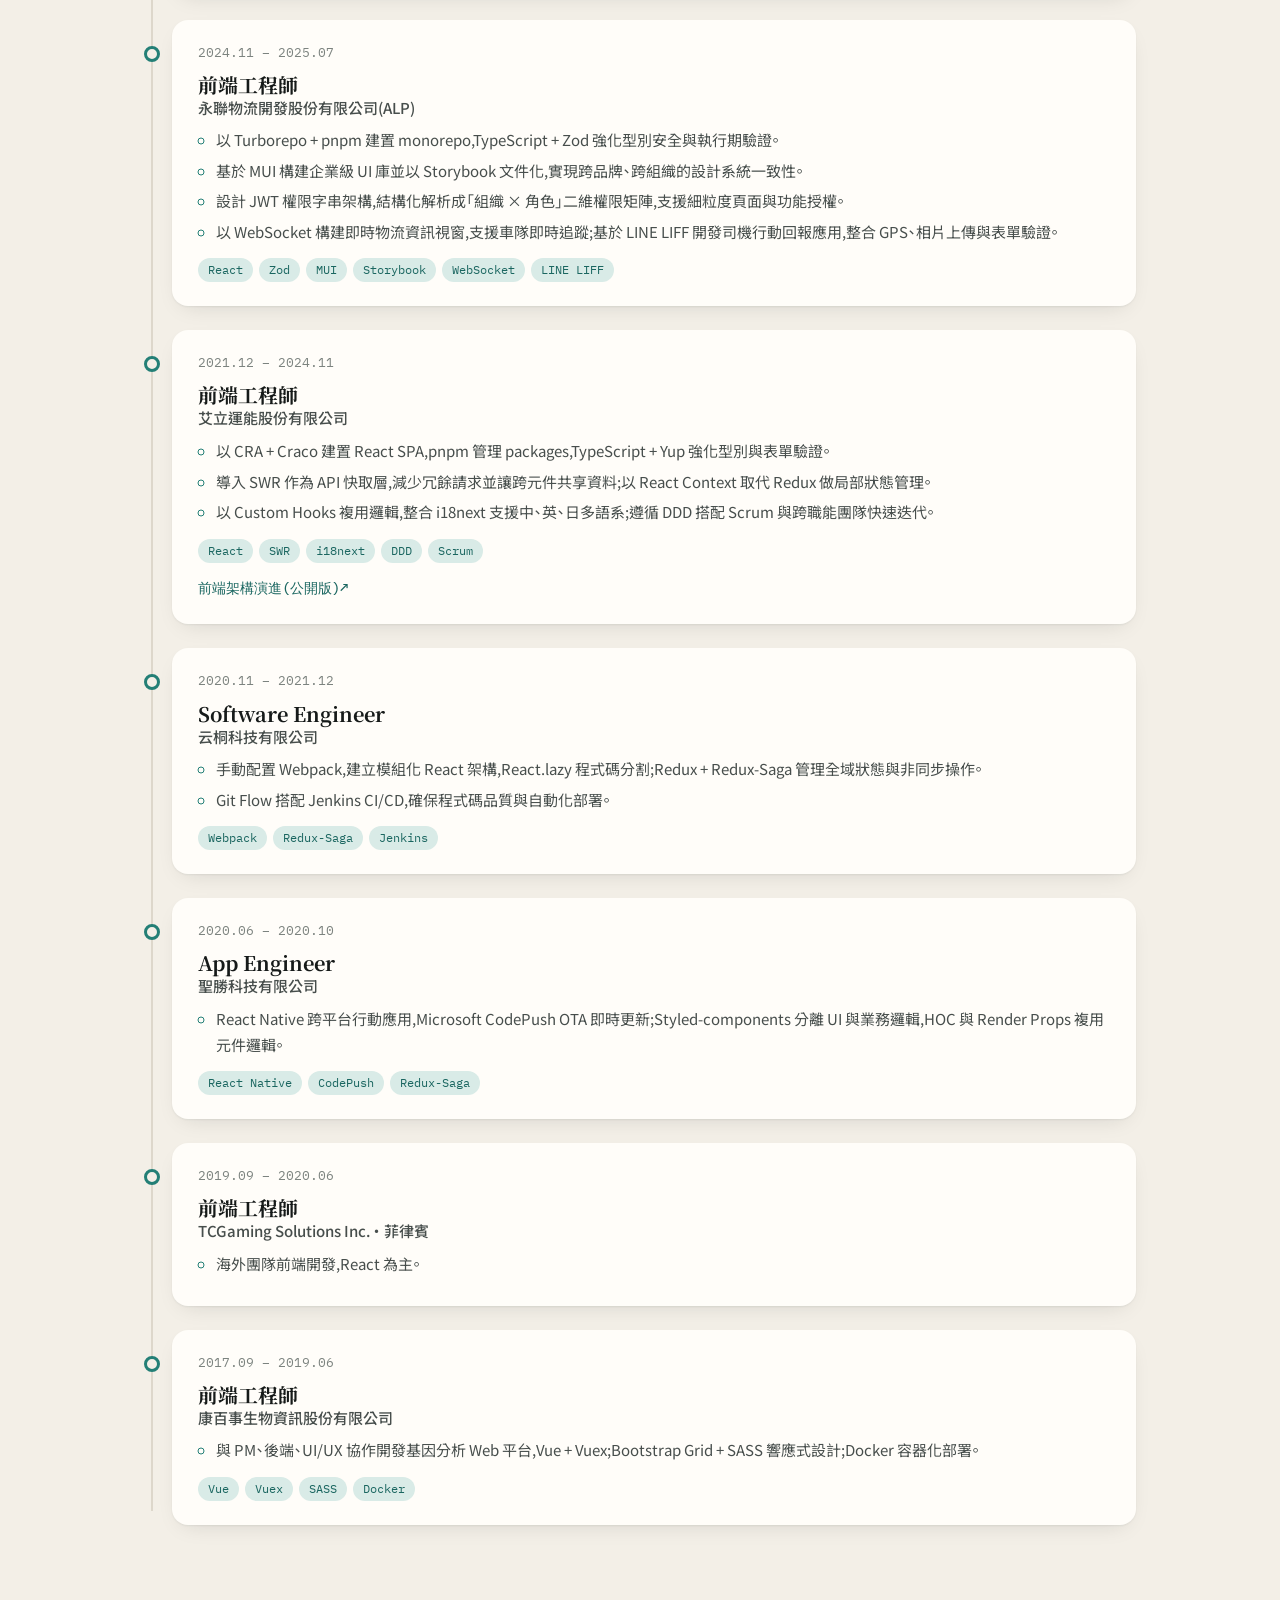
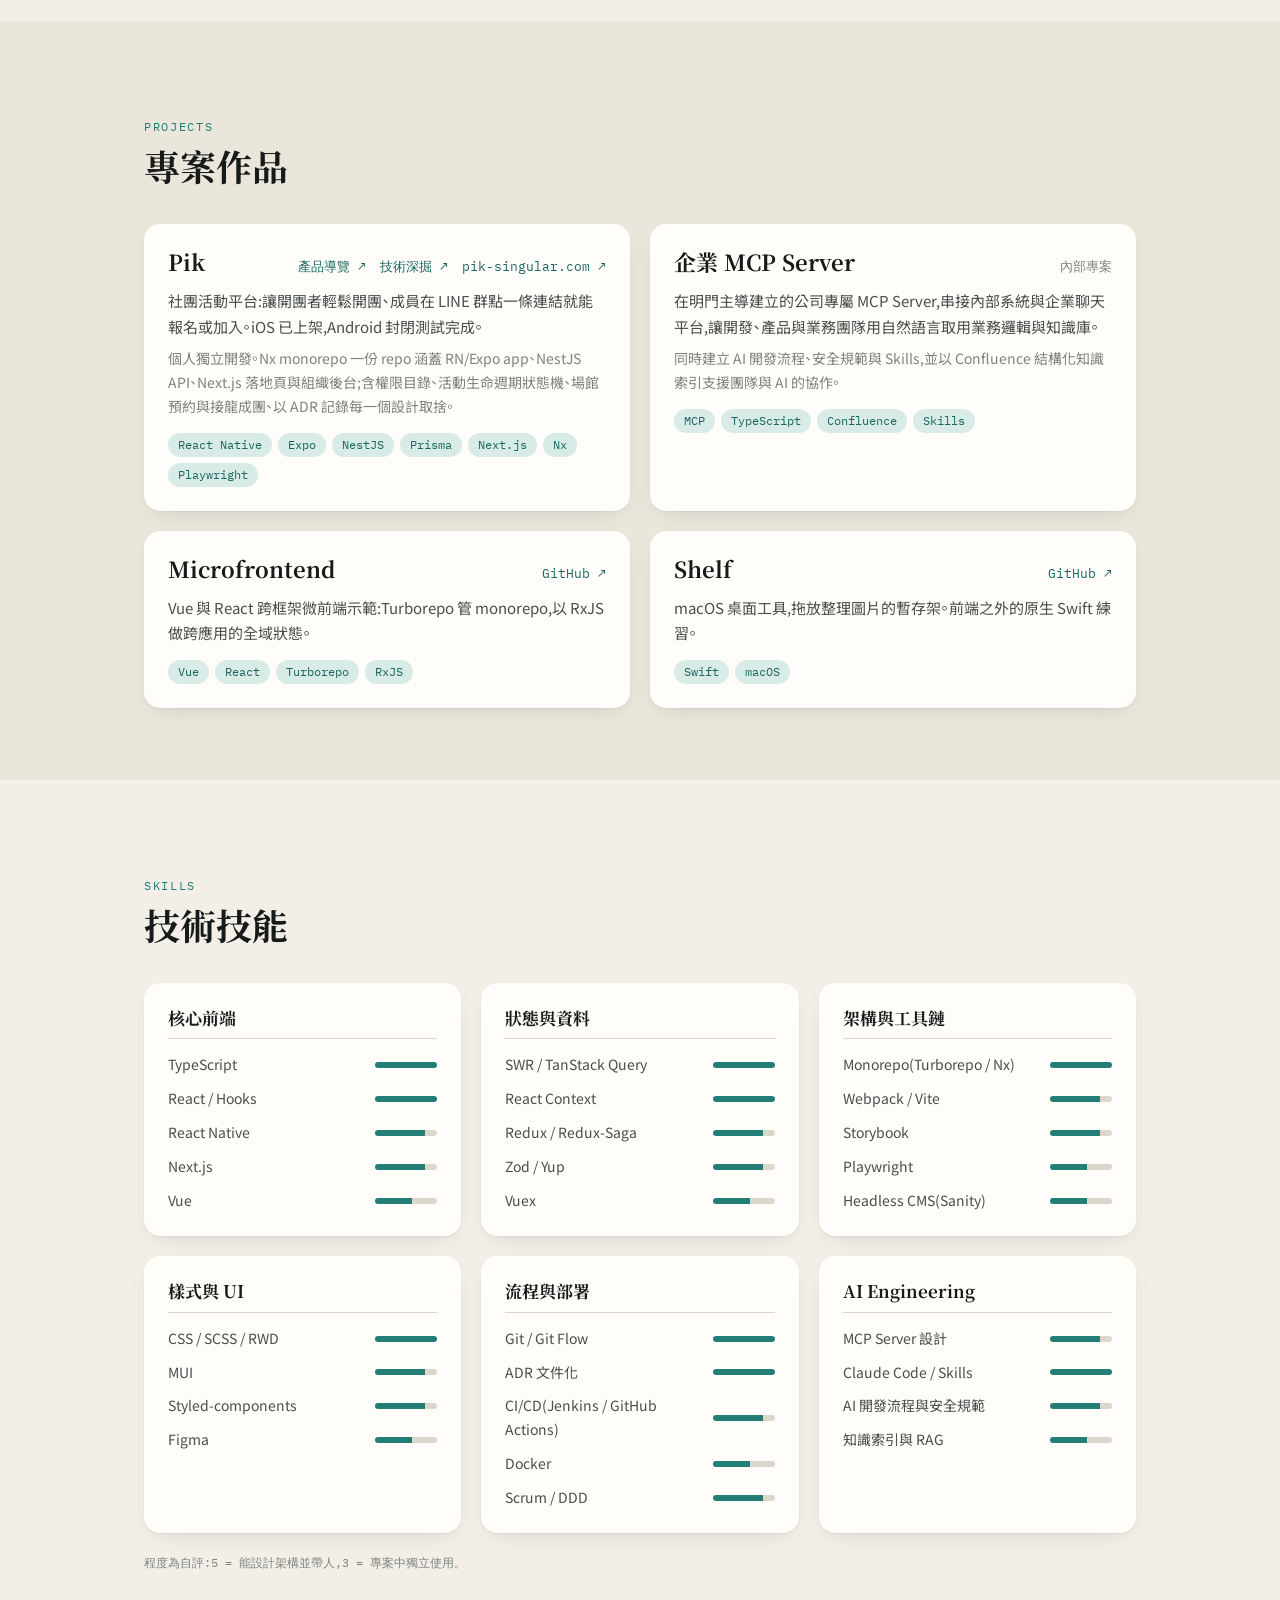
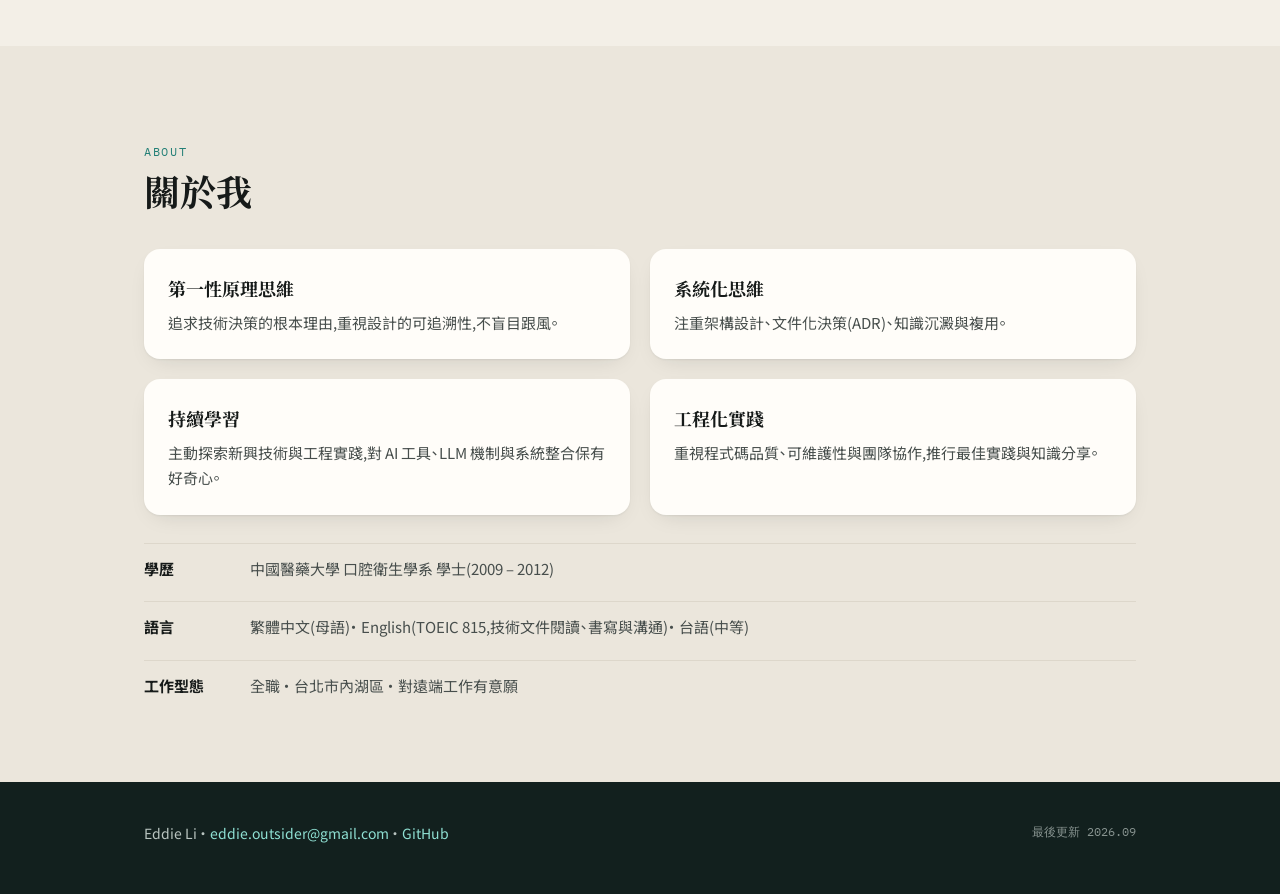
==== commit 66b13666: "feat: deck links for Wonderland and Ally entries" ====
--- a/index.html
+++ b/index.html
@@ -184,6 +184,11 @@
                   <span>React</span><span>TypeScript</span><span>Turborepo</span
                   ><span>pnpm</span><span>MCP</span><span>ADR</span>
                 </p>
+                <p class="tl-links">
+                  <a href="https://pik-slides.vercel.app/s/ai-harness-overview" target="_blank" rel="noopener">AI Harness 總覽 ↗</a>
+                  <a href="https://pik-slides.vercel.app/s/ai-harness-deep-dive" target="_blank" rel="noopener">AI Harness 深掘 ↗</a>
+                  <a href="https://pik-slides.vercel.app/s/agentic-cms" target="_blank" rel="noopener">CMS 重構思考 ↗</a>
+                </p>
               </div>
             </li>
 
@@ -252,6 +257,9 @@
                 <p class="chips">
                   <span>React</span><span>SWR</span><span>i18next</span
                   ><span>DDD</span><span>Scrum</span>
+                </p>
+                <p class="tl-links">
+                  <a href="https://pik-slides.vercel.app/s/ally-architecture-evolution-public" target="_blank" rel="noopener">前端架構演進(公開版)↗</a>
                 </p>
               </div>
             </li>
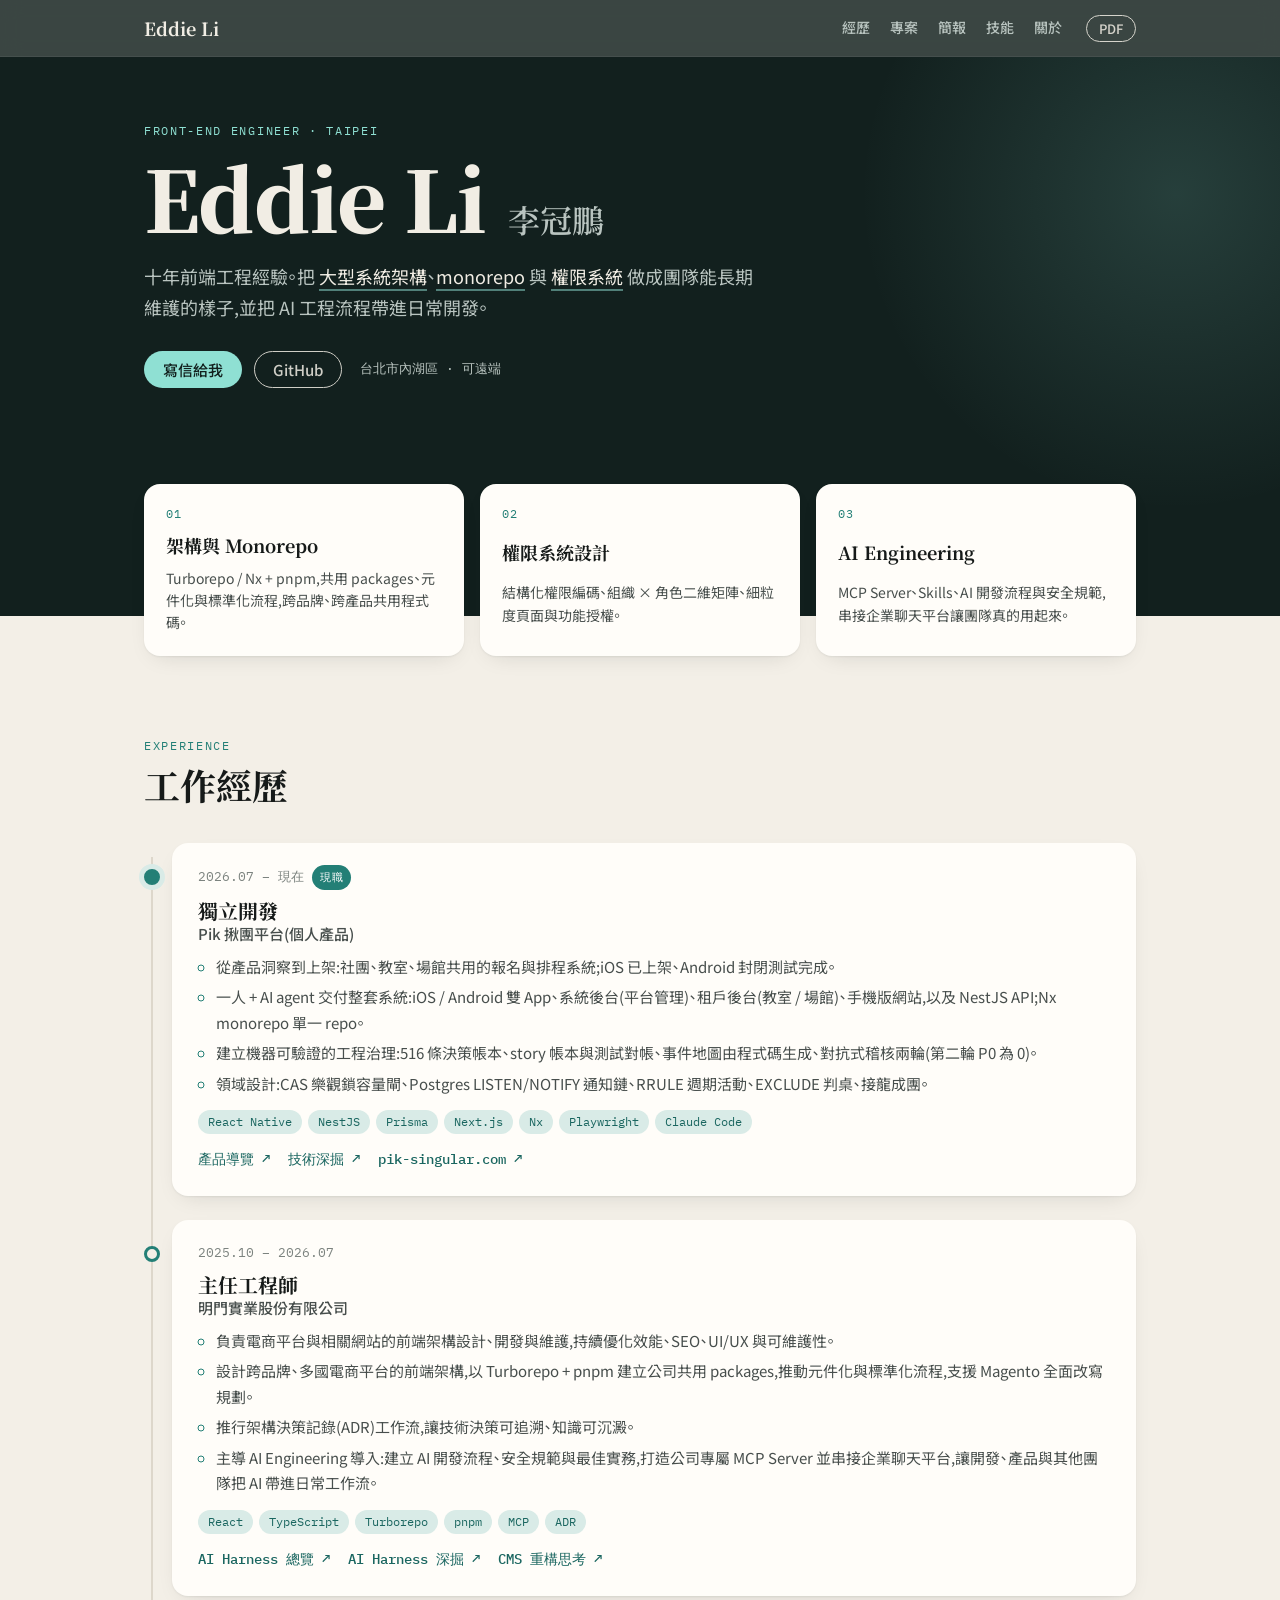
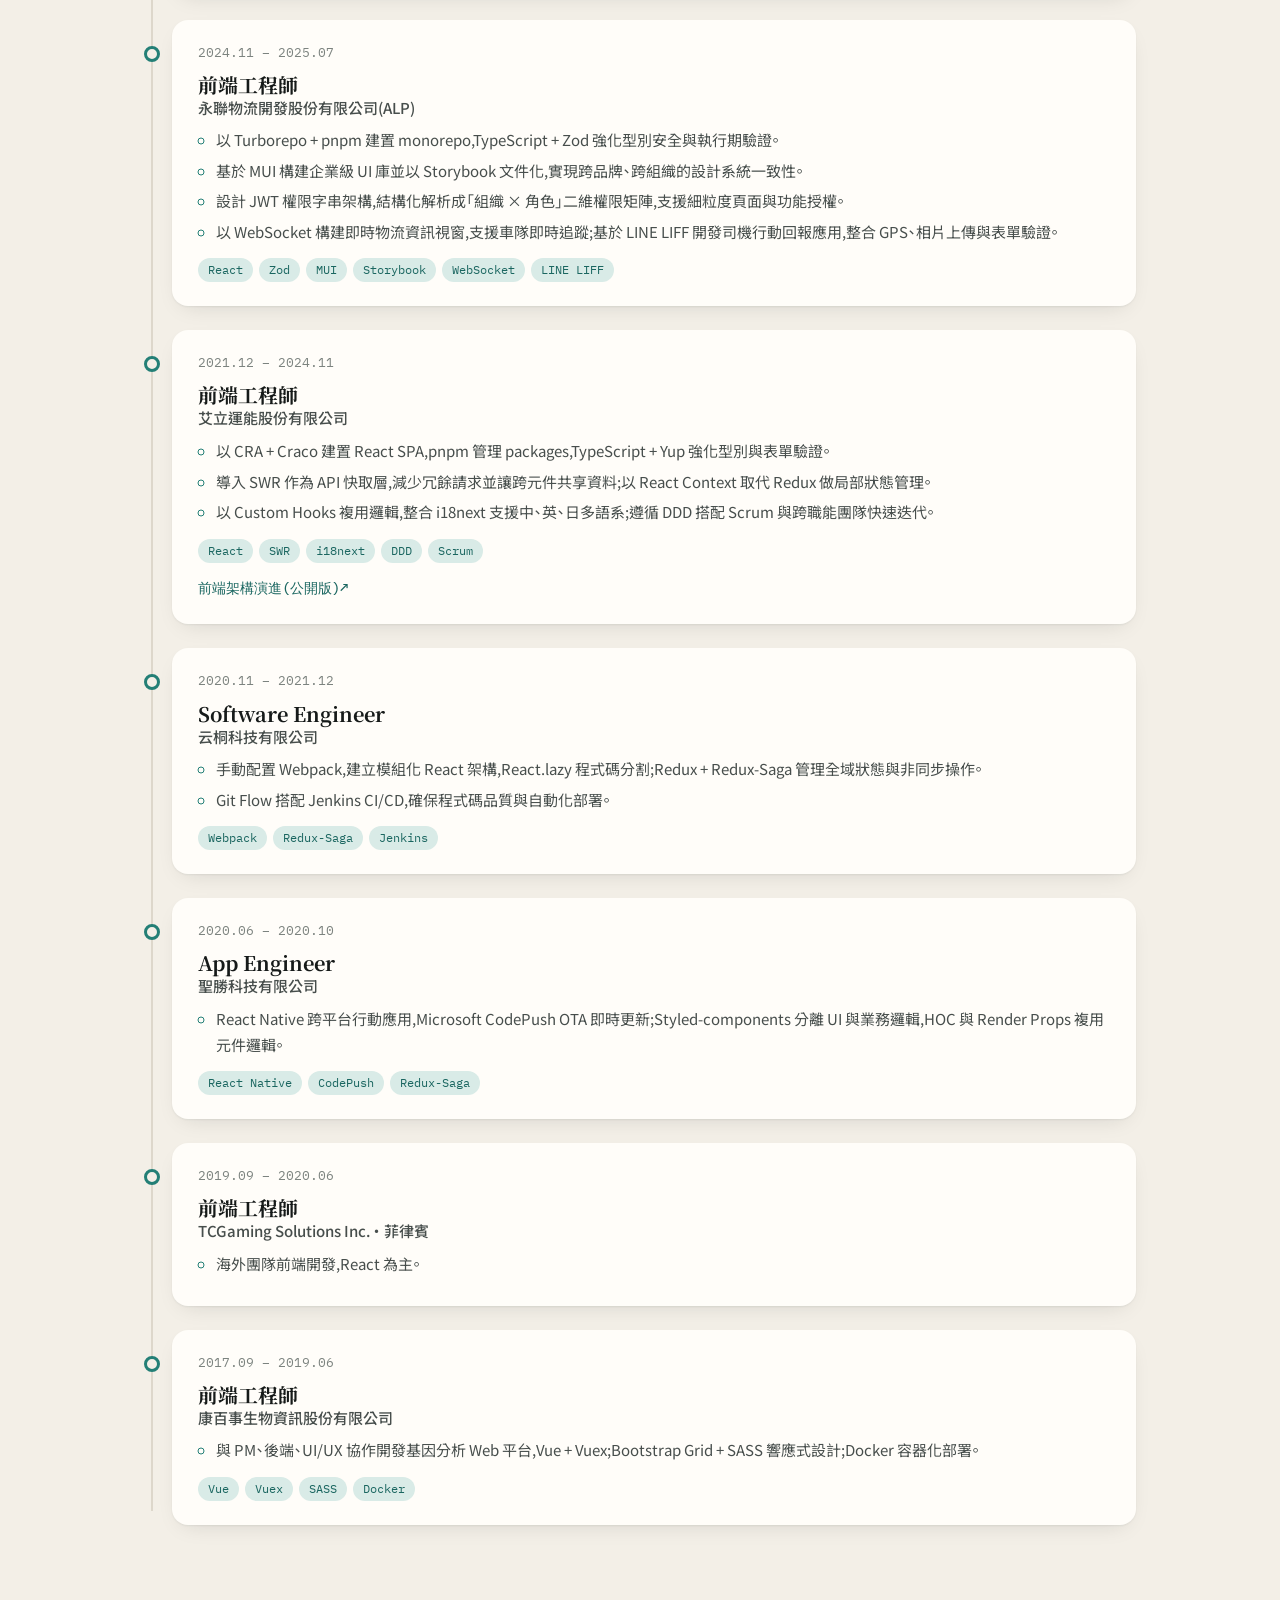
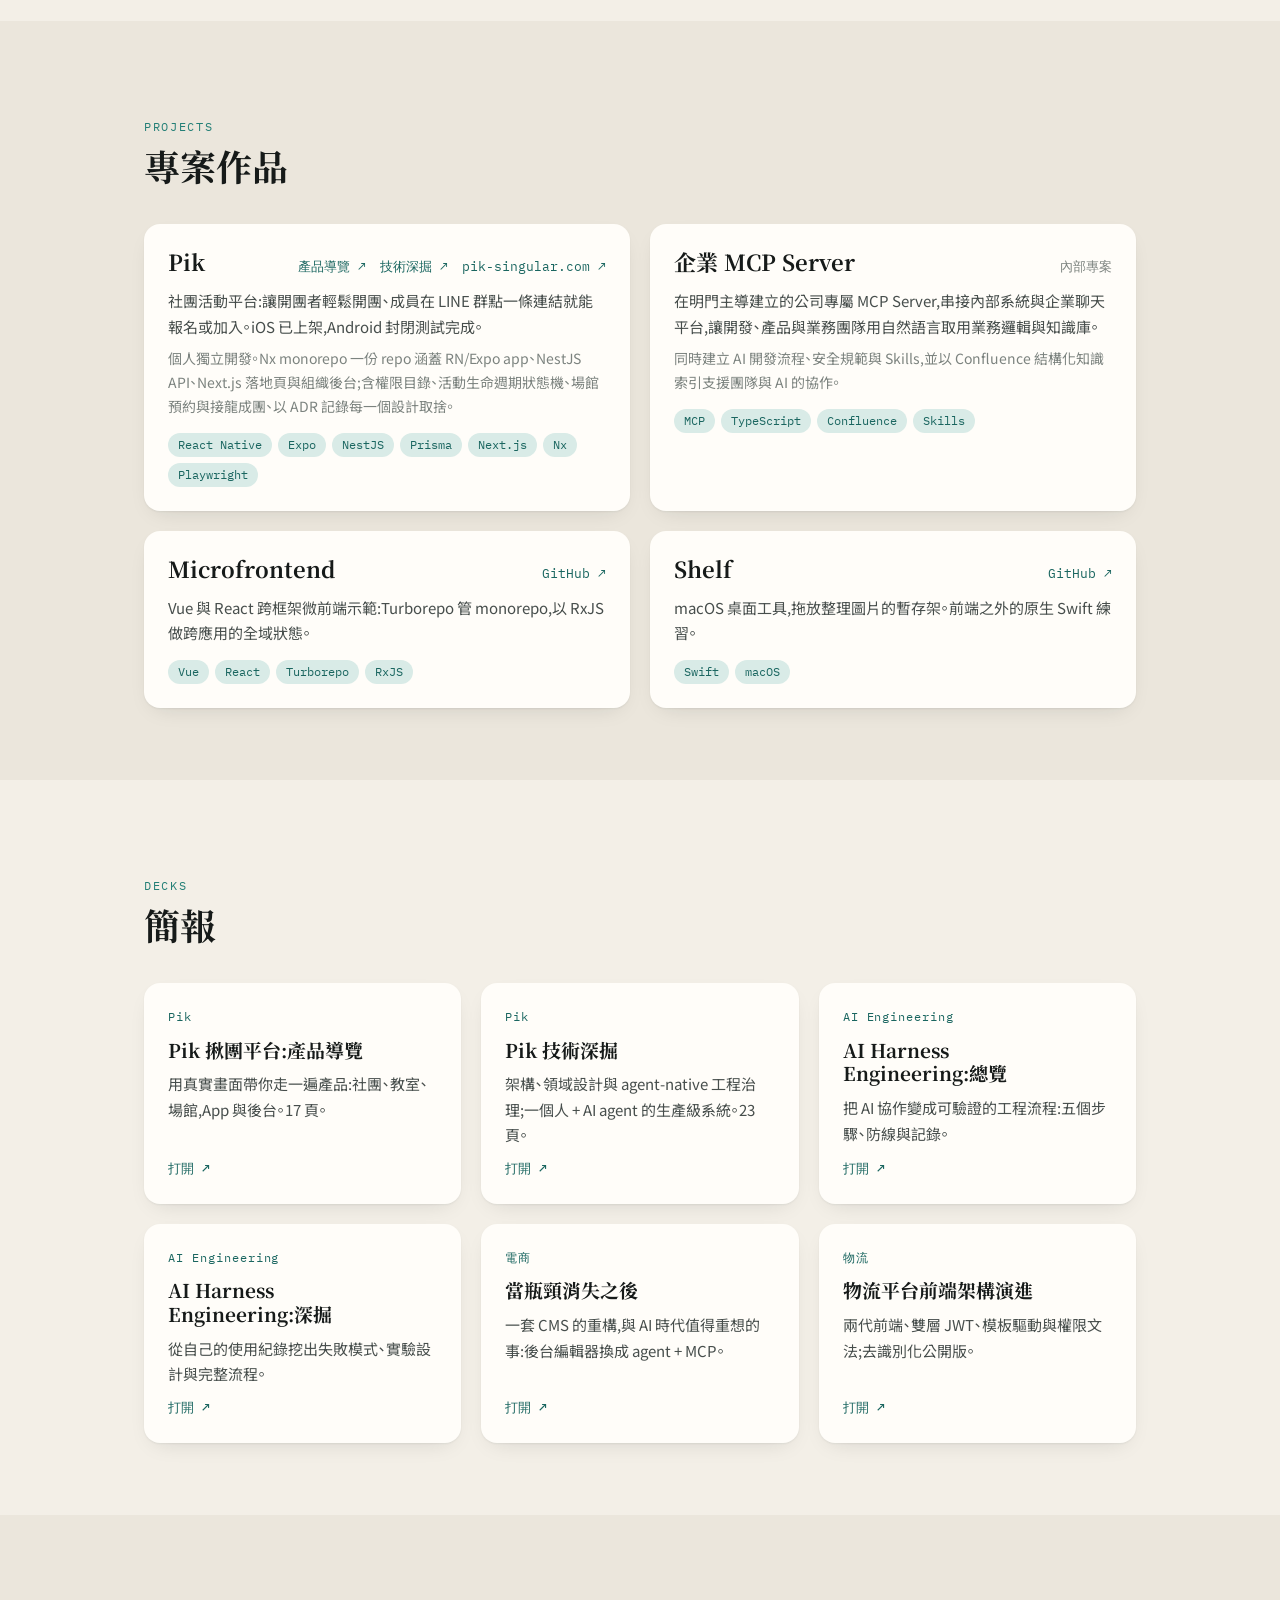
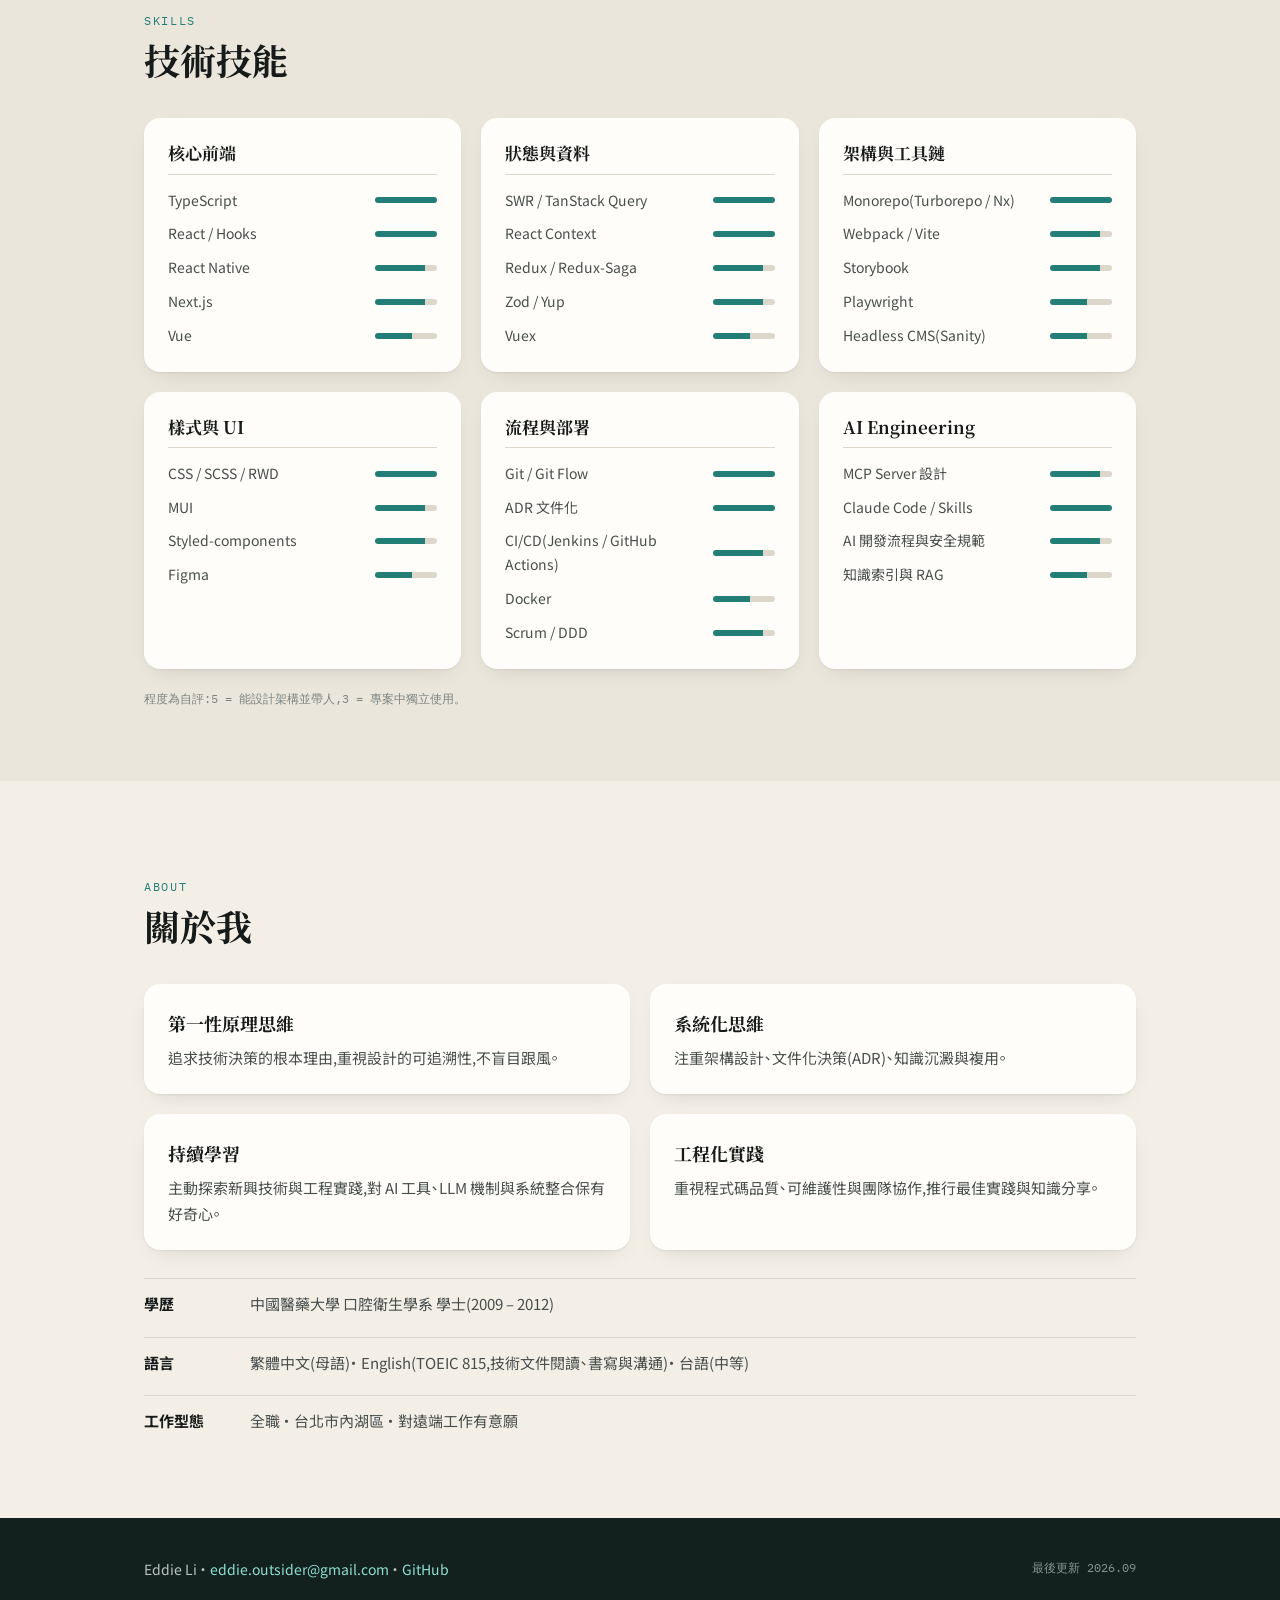
==== commit 71759a9b: "feat: decks section with nav entry" ====
--- a/index.html
+++ b/index.html
@@ -35,6 +35,7 @@
         <div class="nav-links">
           <a href="#experience">經歷</a>
           <a href="#projects">專案</a>
+          <a href="#decks">簡報</a>
           <a href="#skills">技能</a>
           <a href="#about">關於</a>
         </div>
@@ -448,7 +449,54 @@
         </div>
       </section>
 
-      <section id="skills" class="section">
+      <section id="decks" class="section">
+        <div class="wrap">
+          <div class="sec-head">
+            <p class="eyebrow">Decks</p>
+            <h2>簡報</h2>
+          </div>
+          <div class="grid-3 decks">
+            <a class="card deck" href="https://pik-slides.vercel.app/s/pik-intro" target="_blank" rel="noopener">
+              <span class="deck-tag">Pik</span>
+              <h3>Pik 揪團平台:產品導覽</h3>
+              <p>用真實畫面帶你走一遍產品:社團、教室、場館,App 與後台。17 頁。</p>
+              <span class="deck-open">打開 ↗</span>
+            </a>
+            <a class="card deck" href="https://pik-slides.vercel.app/s/pik-tech-deep-dive" target="_blank" rel="noopener">
+              <span class="deck-tag">Pik</span>
+              <h3>Pik 技術深掘</h3>
+              <p>架構、領域設計與 agent-native 工程治理;一個人 + AI agent 的生產級系統。23 頁。</p>
+              <span class="deck-open">打開 ↗</span>
+            </a>
+            <a class="card deck" href="https://pik-slides.vercel.app/s/ai-harness-overview" target="_blank" rel="noopener">
+              <span class="deck-tag">AI Engineering</span>
+              <h3>AI Harness Engineering:總覽</h3>
+              <p>把 AI 協作變成可驗證的工程流程:五個步驟、防線與記錄。</p>
+              <span class="deck-open">打開 ↗</span>
+            </a>
+            <a class="card deck" href="https://pik-slides.vercel.app/s/ai-harness-deep-dive" target="_blank" rel="noopener">
+              <span class="deck-tag">AI Engineering</span>
+              <h3>AI Harness Engineering:深掘</h3>
+              <p>從自己的使用紀錄挖出失敗模式、實驗設計與完整流程。</p>
+              <span class="deck-open">打開 ↗</span>
+            </a>
+            <a class="card deck" href="https://pik-slides.vercel.app/s/agentic-cms" target="_blank" rel="noopener">
+              <span class="deck-tag">電商</span>
+              <h3>當瓶頸消失之後</h3>
+              <p>一套 CMS 的重構,與 AI 時代值得重想的事:後台編輯器換成 agent + MCP。</p>
+              <span class="deck-open">打開 ↗</span>
+            </a>
+            <a class="card deck" href="https://pik-slides.vercel.app/s/ally-architecture-evolution-public" target="_blank" rel="noopener">
+              <span class="deck-tag">物流</span>
+              <h3>物流平台前端架構演進</h3>
+              <p>兩代前端、雙層 JWT、模板驅動與權限文法;去識別化公開版。</p>
+              <span class="deck-open">打開 ↗</span>
+            </a>
+          </div>
+        </div>
+      </section>
+
+      <section id="skills" class="section section-alt">
         <div class="wrap">
           <div class="sec-head">
             <p class="eyebrow">Skills</p>
@@ -578,7 +626,7 @@
         </div>
       </section>
 
-      <section id="about" class="section section-alt">
+      <section id="about" class="section">
         <div class="wrap">
           <div class="sec-head">
             <p class="eyebrow">About</p>
--- a/styles.css
+++ b/styles.css
@@ -547,6 +547,50 @@
   color: var(--ink-3) !important;
 }
 
+/* decks */
+
+.deck {
+  display: flex;
+  flex-direction: column;
+  gap: 10px;
+  color: inherit;
+  text-decoration: none !important;
+  transition:
+    transform 0.15s ease,
+    box-shadow 0.15s ease;
+}
+
+.deck:hover {
+  transform: translateY(-2px);
+  box-shadow:
+    0 2px 4px rgba(20, 30, 28, 0.06),
+    0 16px 32px -14px rgba(20, 30, 28, 0.25);
+}
+
+.deck-tag {
+  font-family: var(--mono);
+  font-size: 12px;
+  color: var(--accent-ink);
+  letter-spacing: 0.08em;
+}
+
+.deck h3 {
+  font-size: 19px;
+}
+
+.deck p {
+  color: var(--ink-2);
+  font-size: 15px;
+  flex: 1;
+}
+
+.deck-open {
+  font-family: var(--mono);
+  font-size: 13px;
+  color: var(--accent-ink);
+  font-weight: 500;
+}
+
 /* skills */
 
 .skill-group h3 {
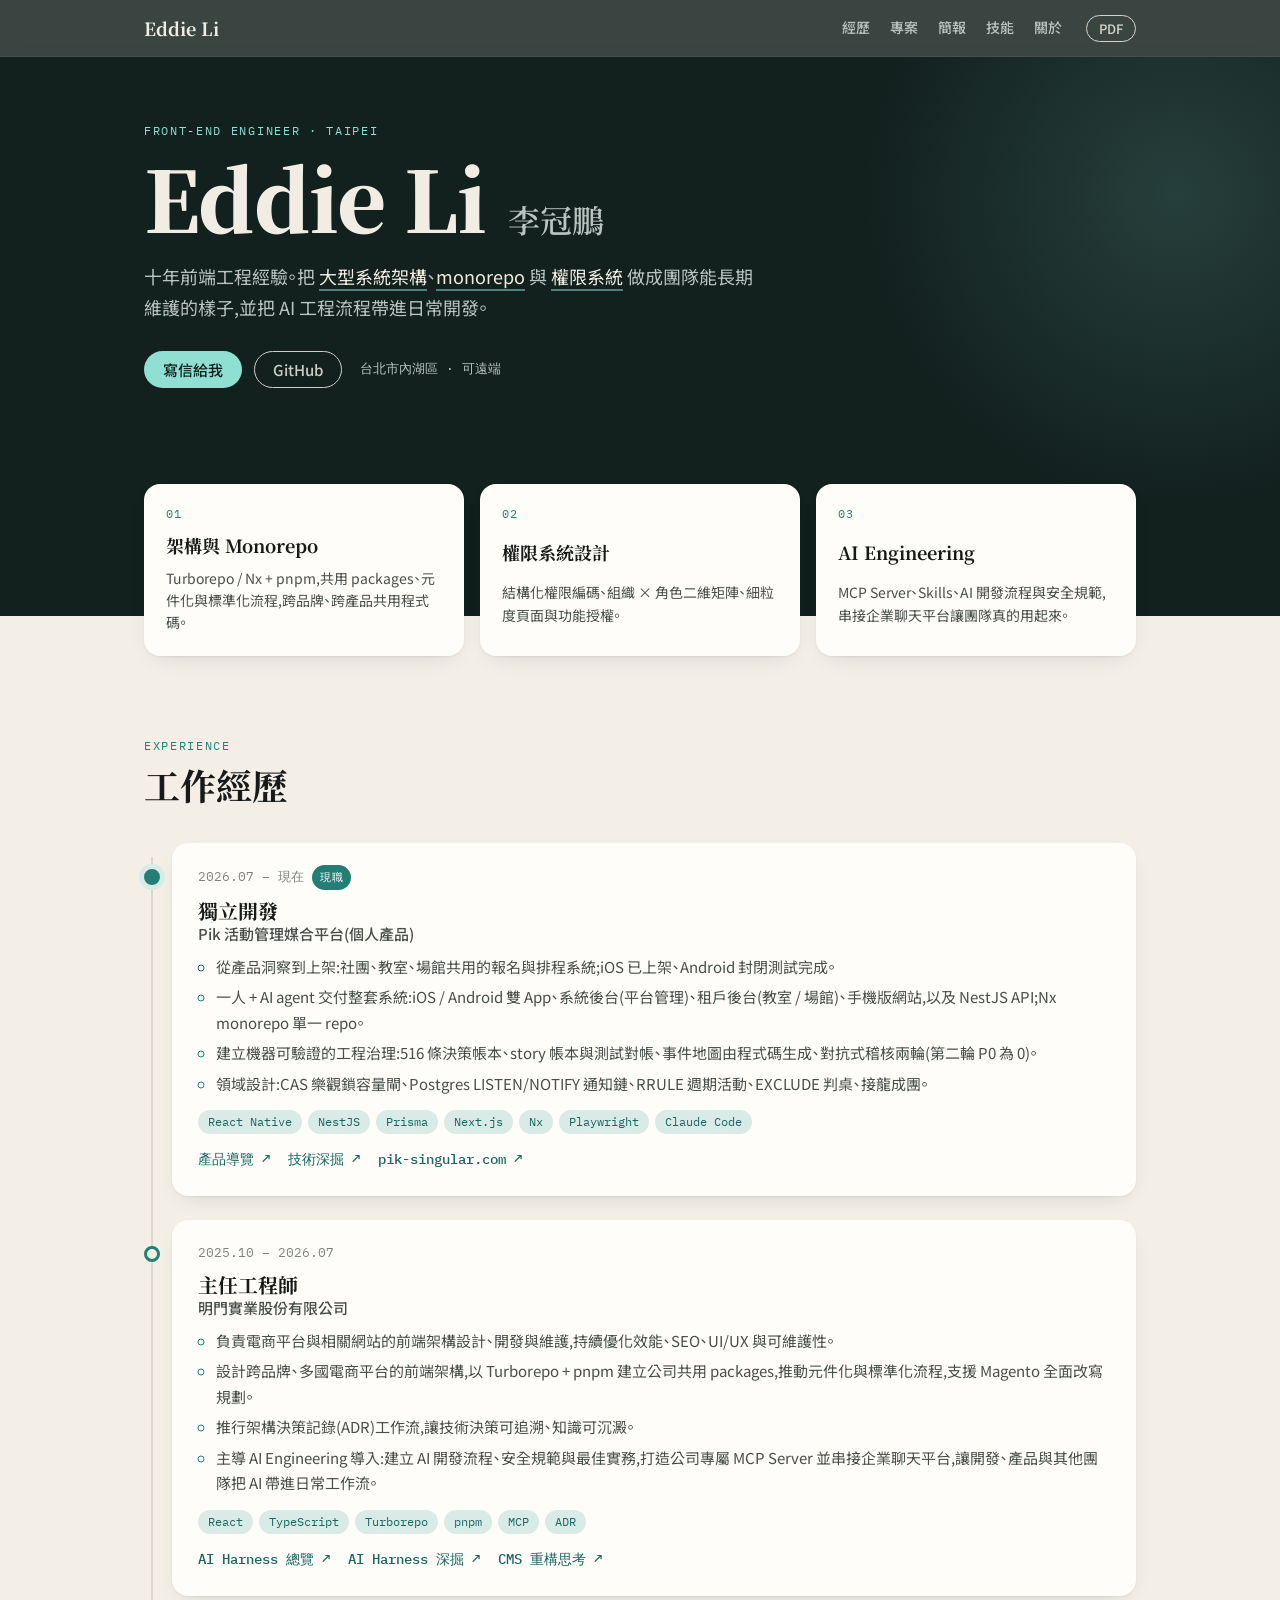
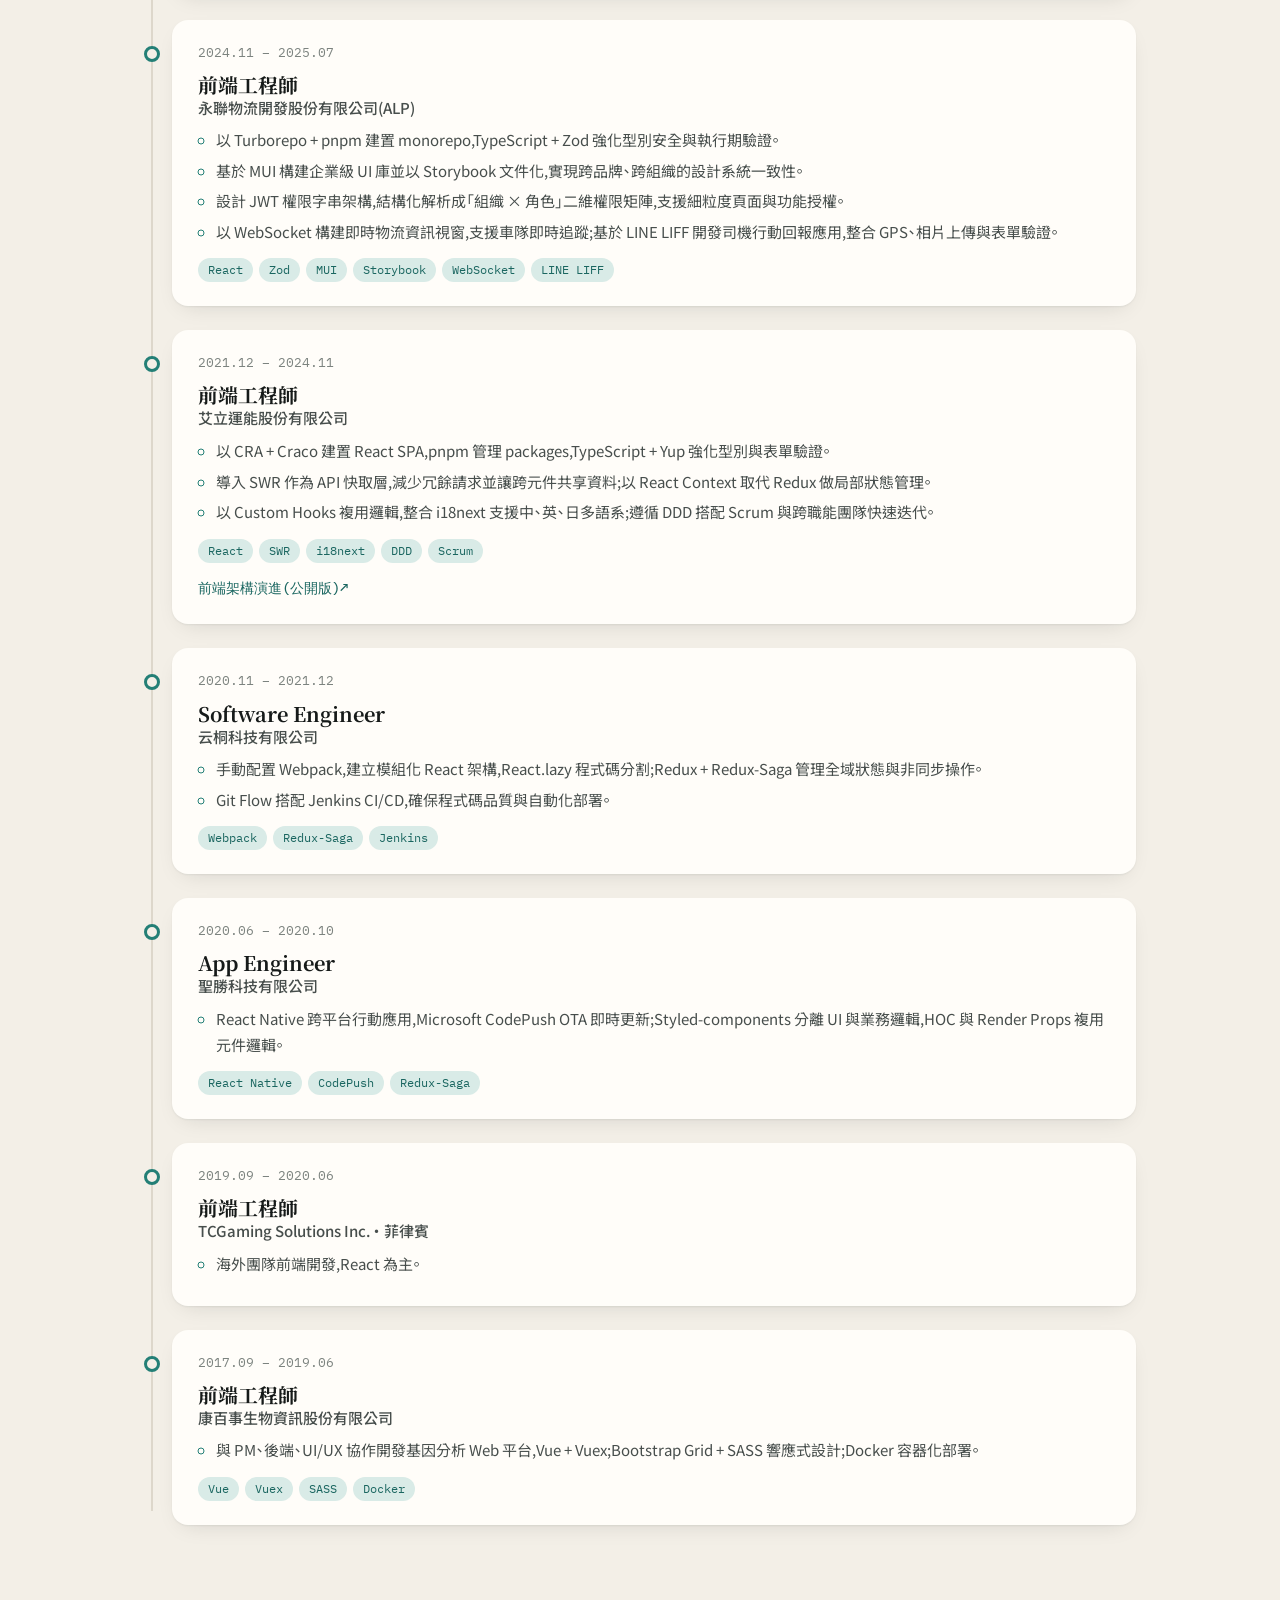
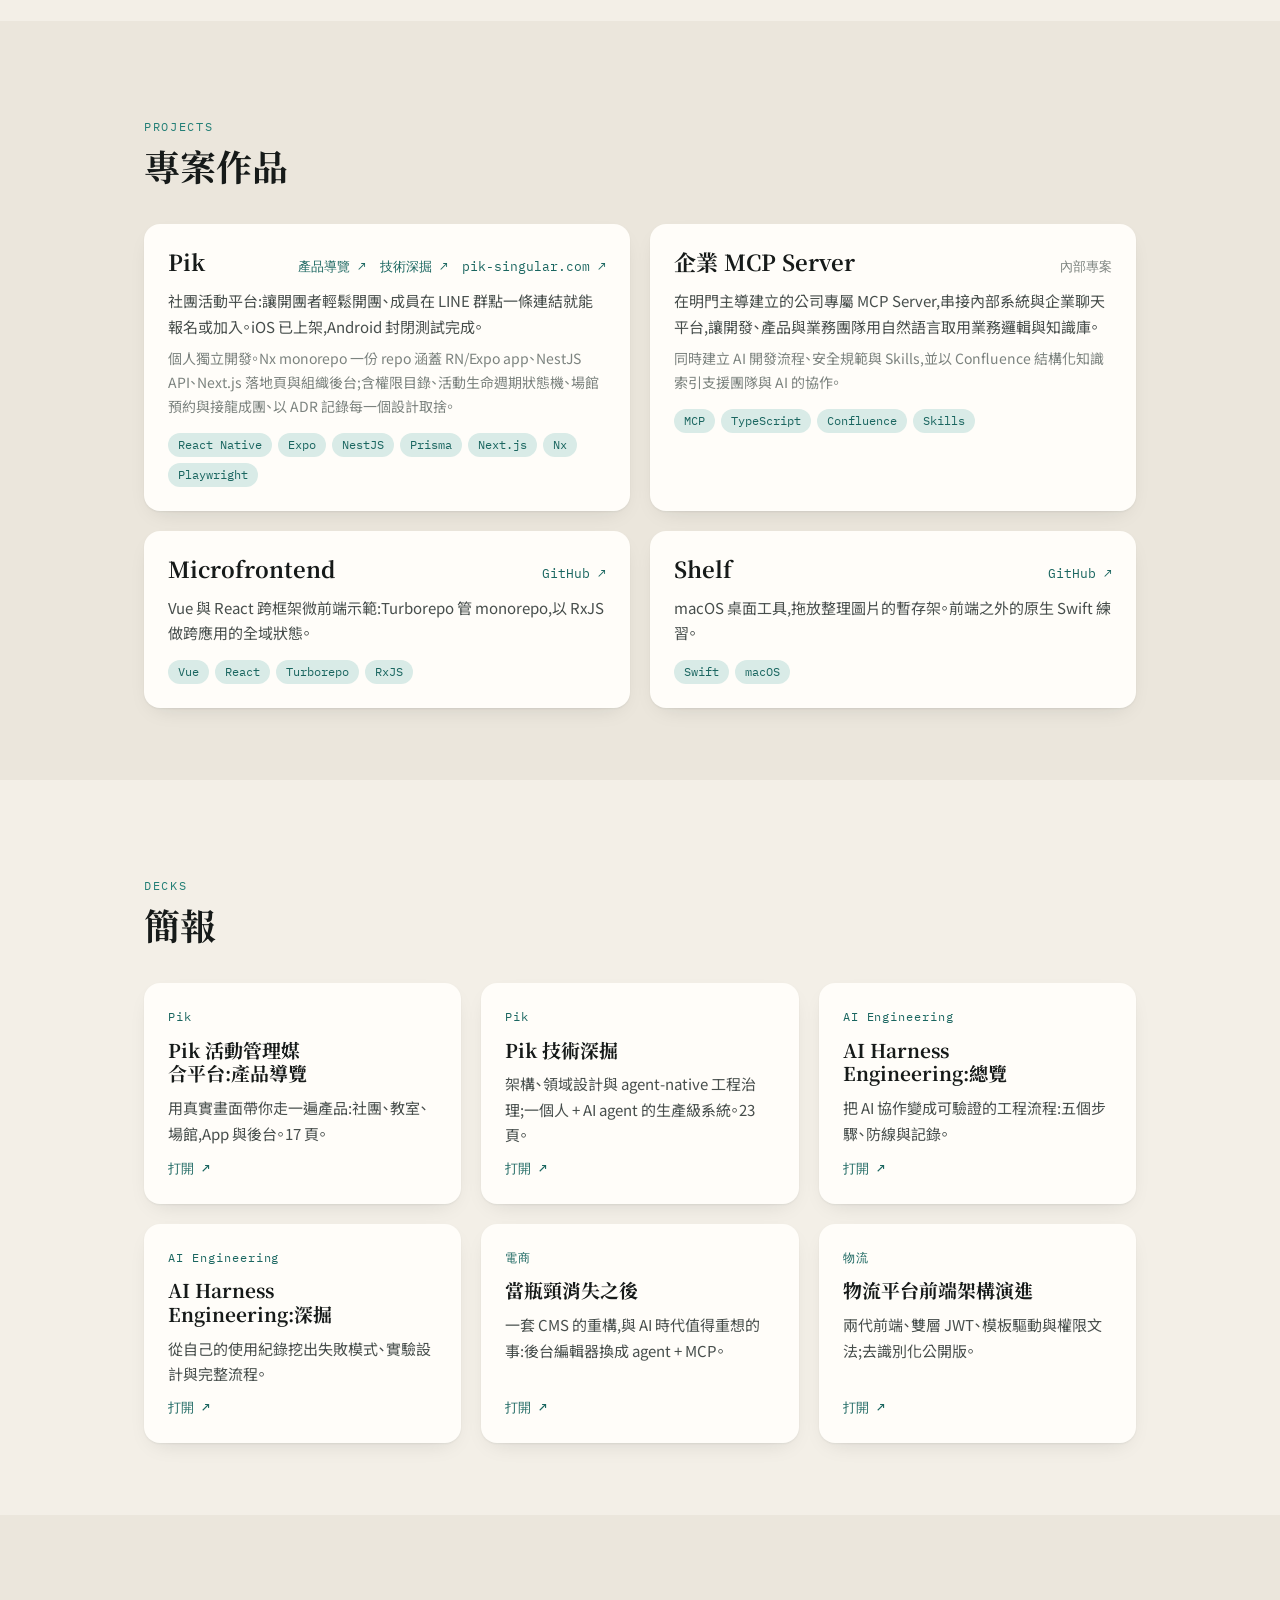
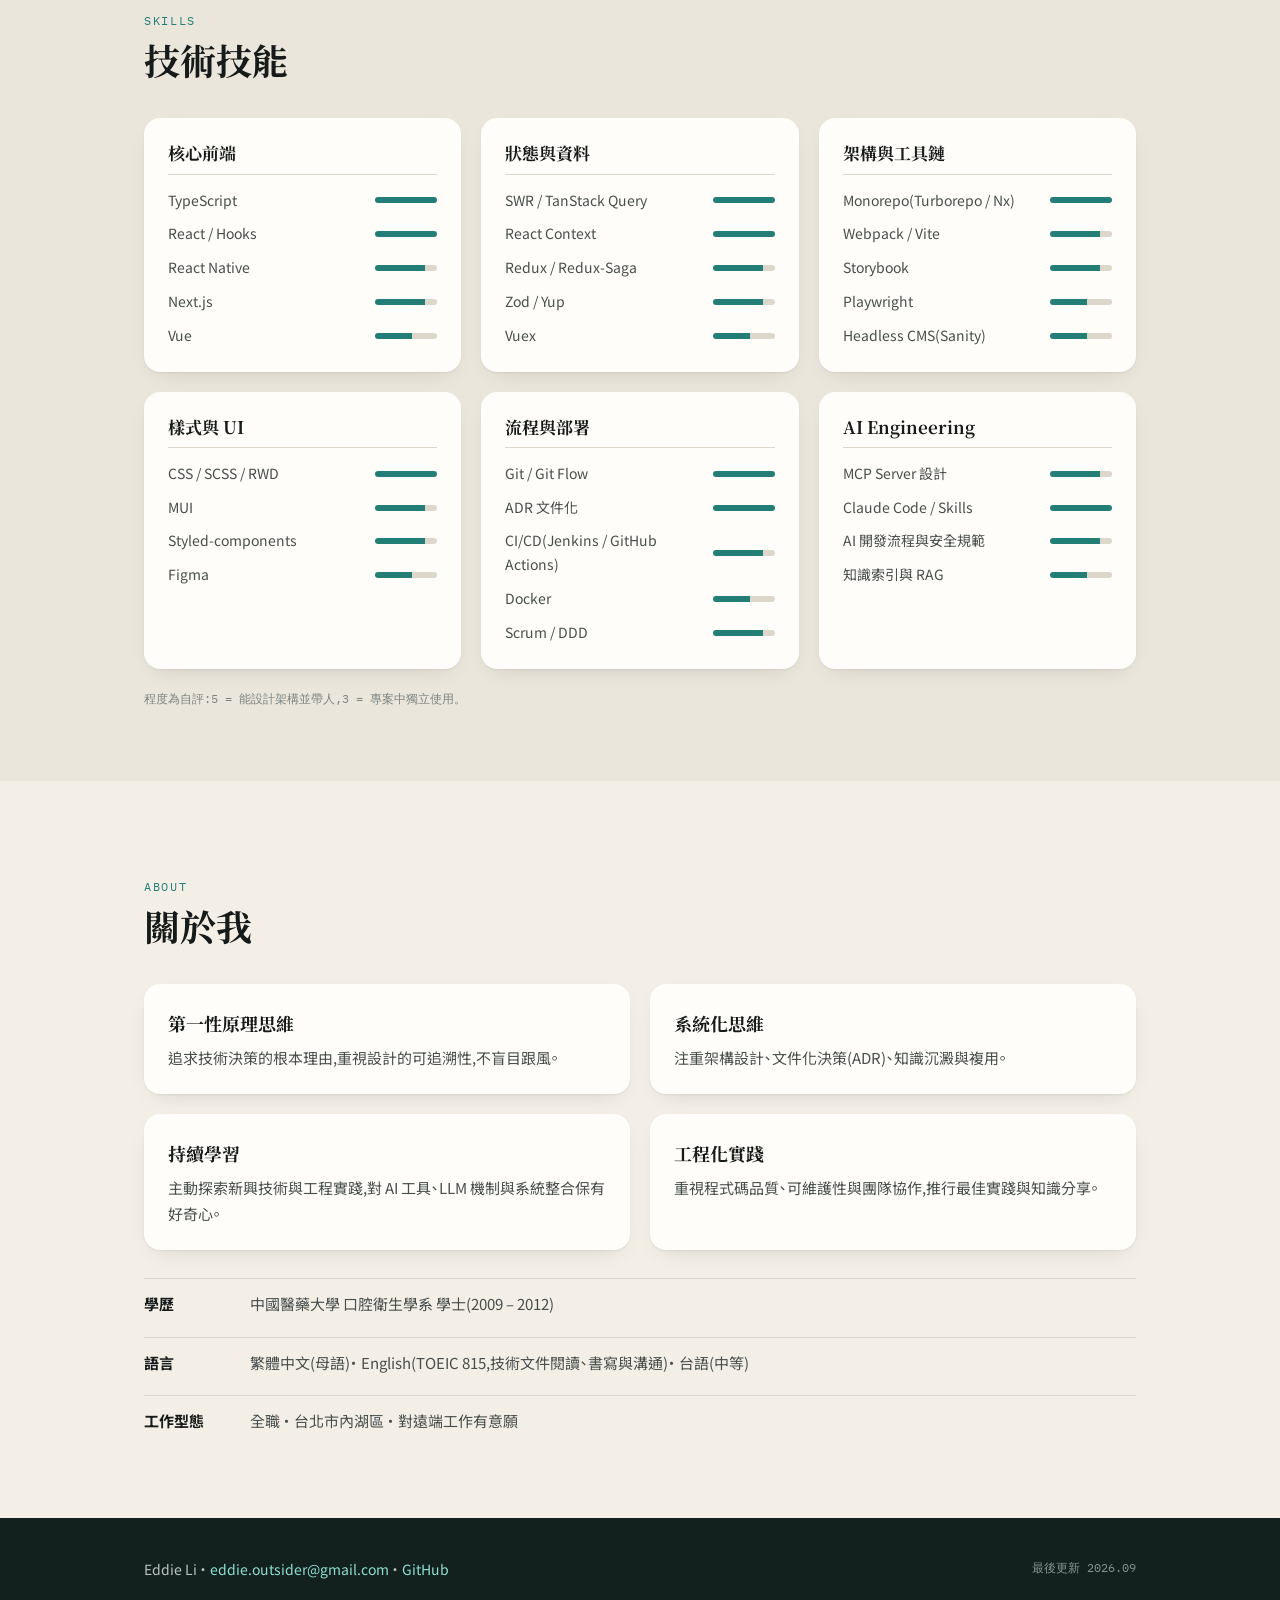
==== commit 2dd08e46: "chore: product name Pik 活動管理媒合平台" ====
--- a/index.html
+++ b/index.html
@@ -119,7 +119,7 @@
                   <span class="pill">現職</span>
                 </div>
                 <h3>
-                  獨立開發 <span class="org">Pik 揪團平台(個人產品)</span>
+                  獨立開發 <span class="org">Pik 活動管理媒合平台(個人產品)</span>
                 </h3>
                 <ul>
                   <li>
@@ -458,7 +458,7 @@
           <div class="grid-3 decks">
             <a class="card deck" href="https://pik-slides.vercel.app/s/pik-intro" target="_blank" rel="noopener">
               <span class="deck-tag">Pik</span>
-              <h3>Pik 揪團平台:產品導覽</h3>
+              <h3>Pik 活動管理媒合平台:產品導覽</h3>
               <p>用真實畫面帶你走一遍產品:社團、教室、場館,App 與後台。17 頁。</p>
               <span class="deck-open">打開 ↗</span>
             </a>
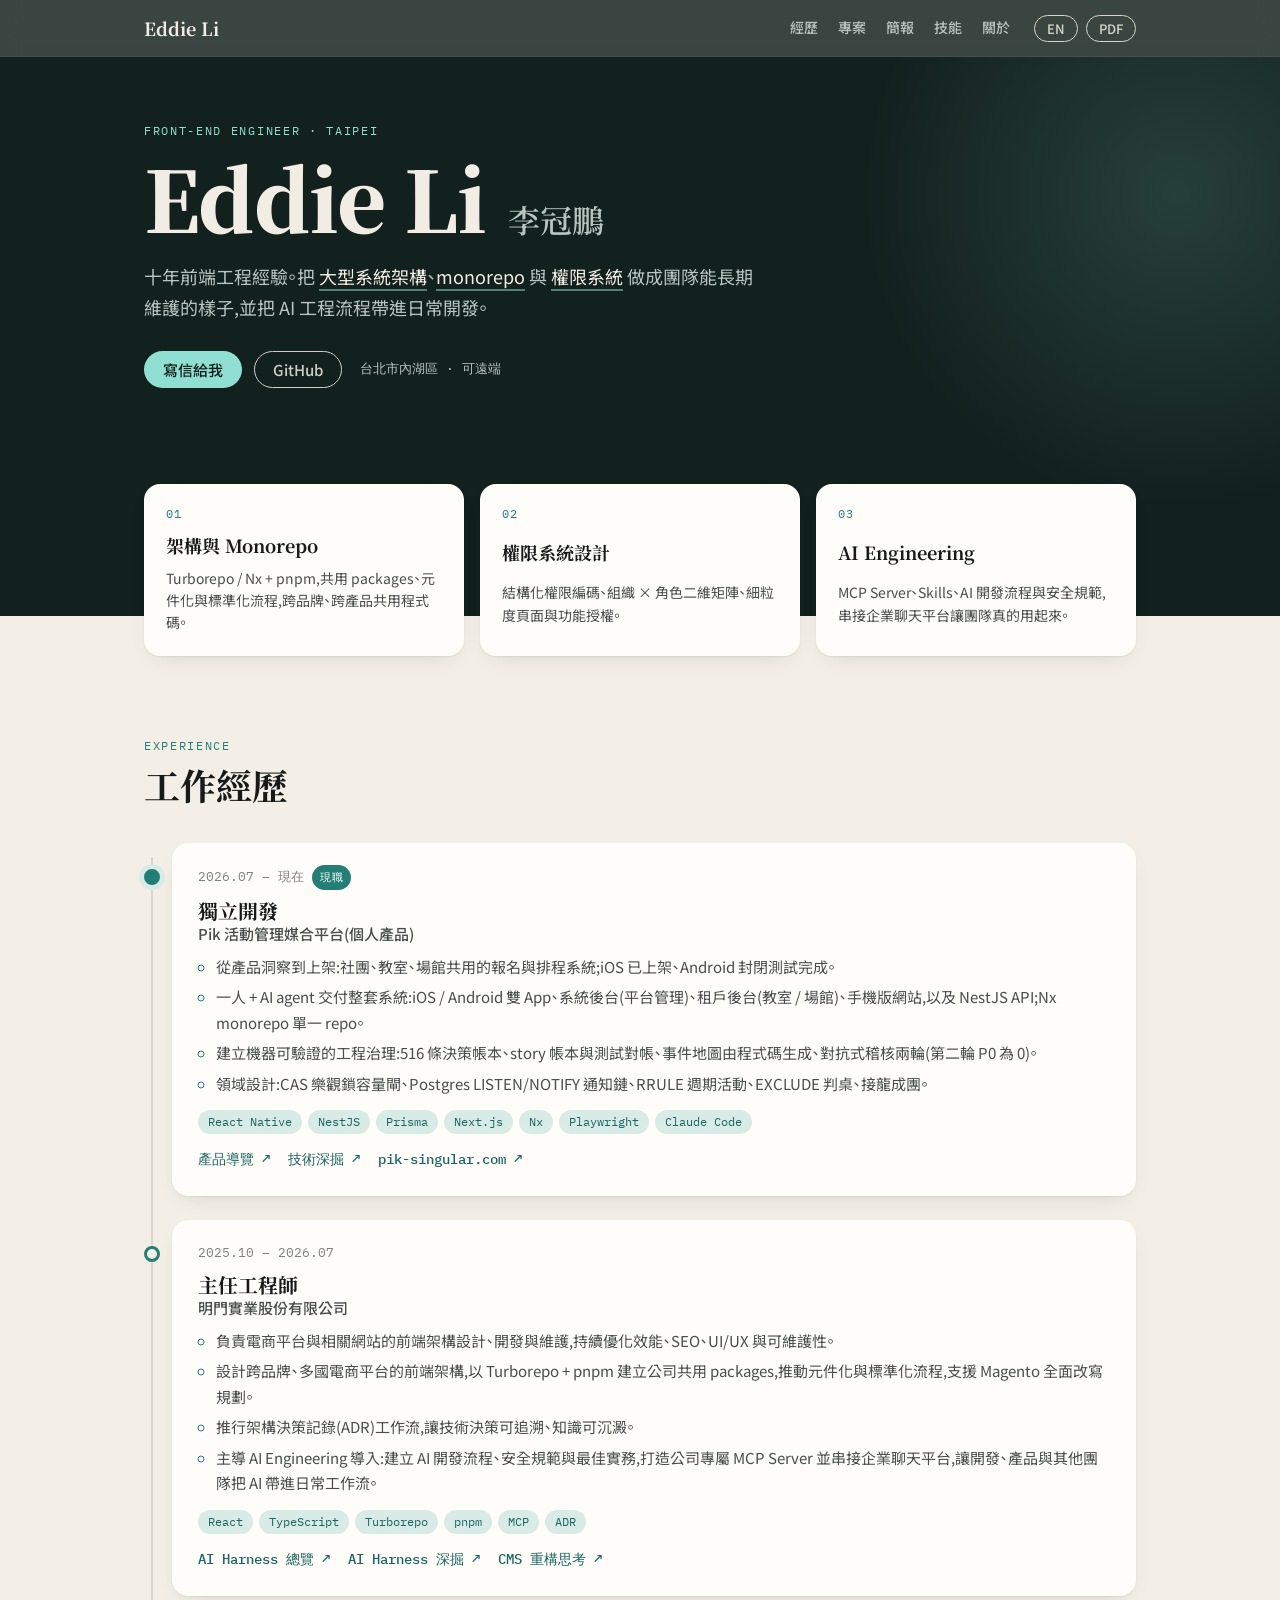
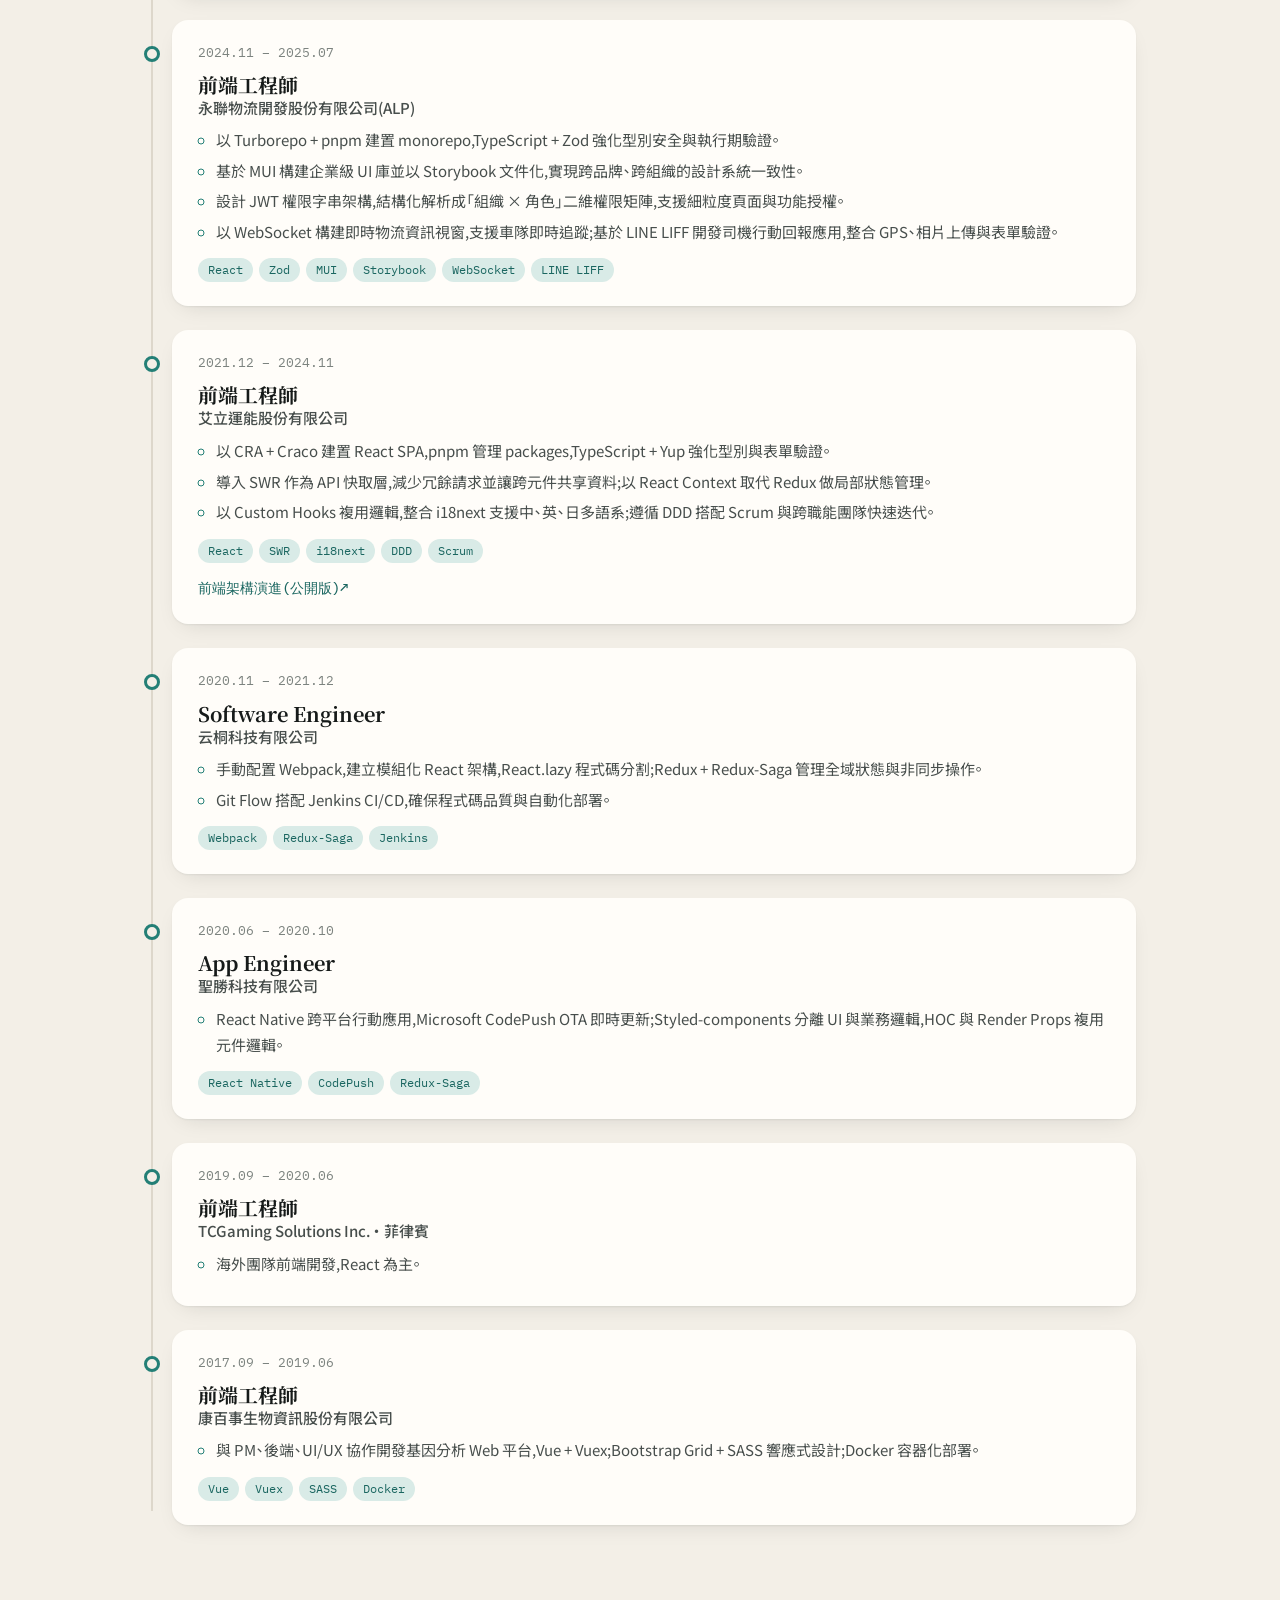
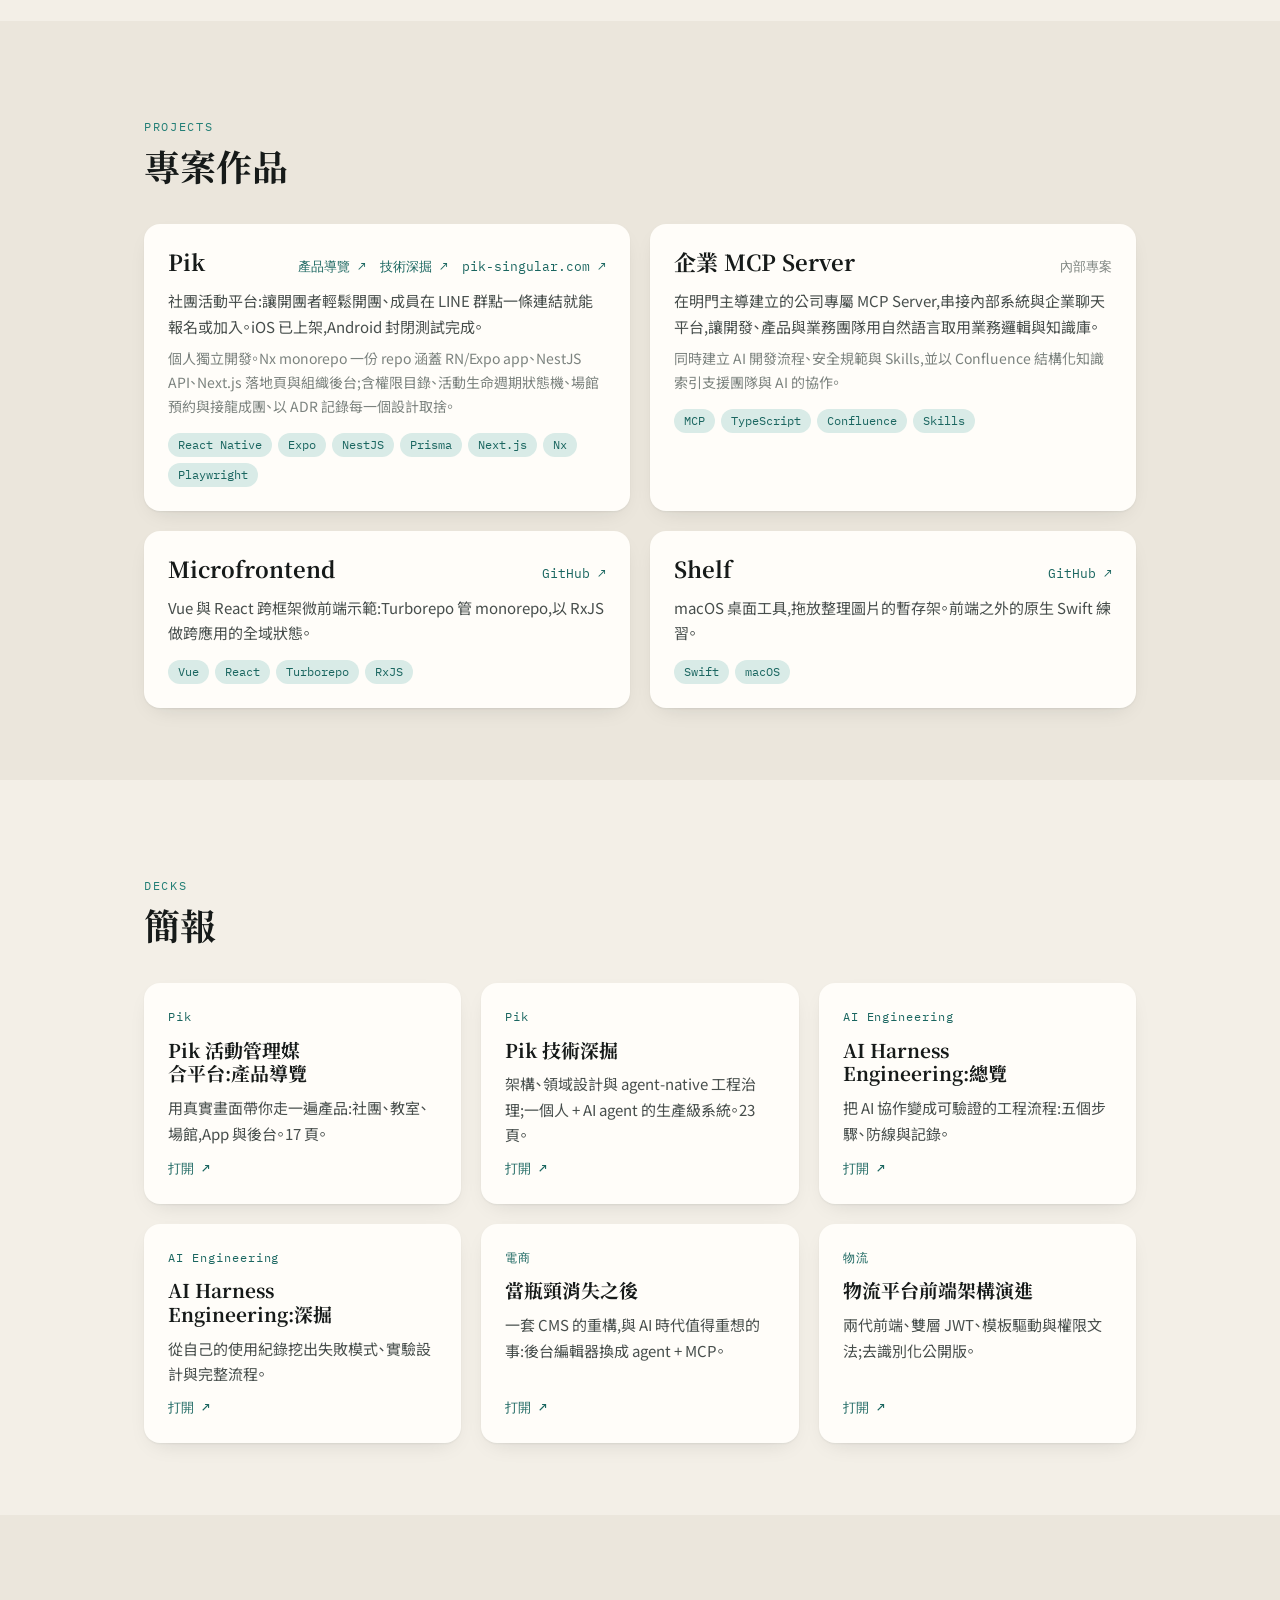
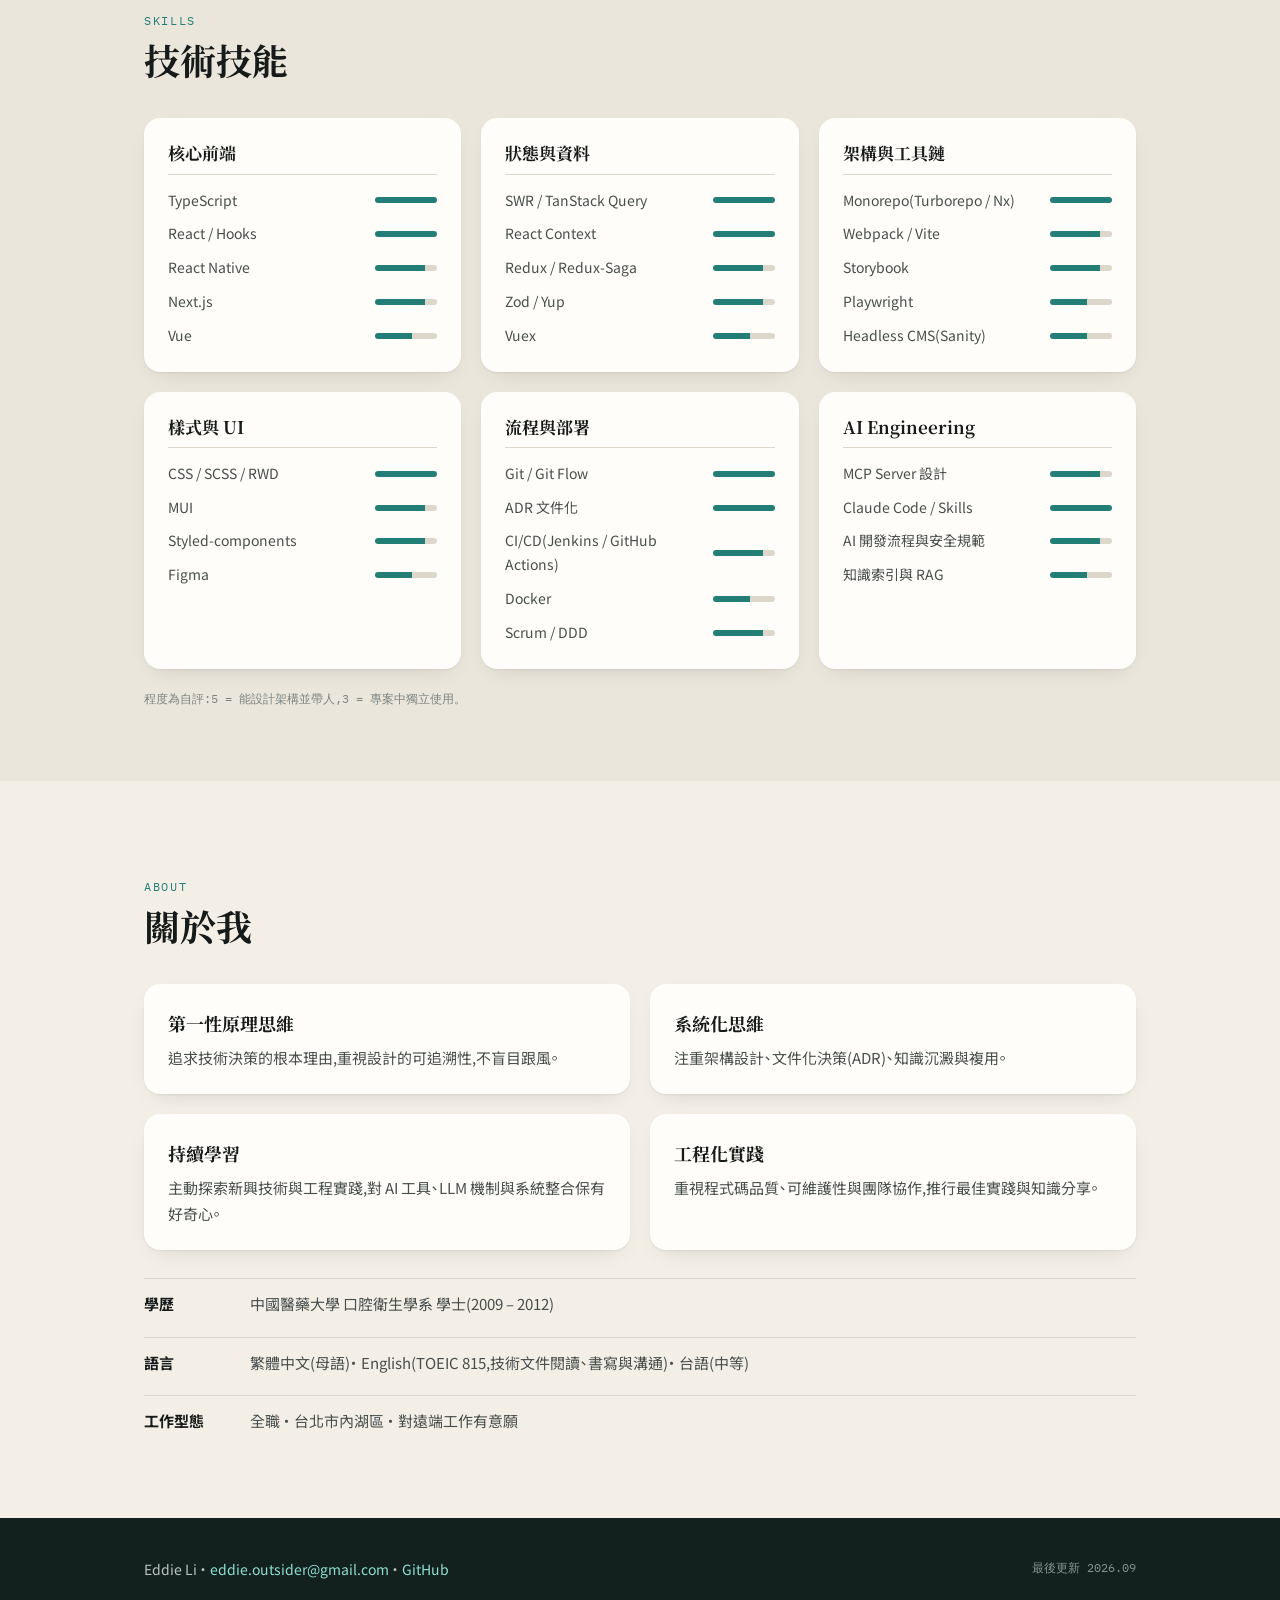
==== commit dd4daa64: "feat: English version at /en with a language switch in the nav" ====
--- a/index.html
+++ b/index.html
@@ -14,6 +14,8 @@
       content="十年前端工程經驗。專精大規模系統架構、monorepo、權限系統設計與 AI 工程流程導入。"
     />
     <meta property="og:type" content="profile" />
+    <link rel="alternate" hreflang="zh-Hant" href="https://eddie-outsider.vercel.app/" />
+    <link rel="alternate" hreflang="en" href="https://eddie-outsider.vercel.app/en" />
     <link
       rel="icon"
       href="data:image/svg+xml,<svg xmlns='http://www.w3.org/2000/svg' viewBox='0 0 32 32'><rect width='32' height='32' rx='7' fill='%2312201e'/><text x='16' y='22' font-family='serif' font-size='18' font-weight='700' text-anchor='middle' fill='%238fe0d3'>E</text></svg>"
@@ -39,13 +41,22 @@
           <a href="#skills">技能</a>
           <a href="#about">關於</a>
         </div>
-        <button
-          type="button"
-          class="btn btn-ghost btn-sm"
-          onclick="window.print()"
-        >
-          PDF
-        </button>
+        <div class="nav-actions">
+          <a
+            class="btn btn-ghost btn-sm lang-switch"
+            href="/en"
+            hreflang="en"
+            lang="en"
+            >EN</a
+          >
+          <button
+            type="button"
+            class="btn btn-ghost btn-sm"
+            onclick="window.print()"
+          >
+            PDF
+          </button>
+        </div>
       </div>
     </nav>
 
--- a/styles.css
+++ b/styles.css
@@ -175,6 +175,19 @@
 
 /* nav */
 
+/* 語言切換和 PDF 收成右側同一組，窄螢幕不被導覽連結擠掉。 */
+.nav-actions {
+  display: flex;
+  align-items: center;
+  gap: 8px;
+  flex-shrink: 0;
+}
+
+.lang-switch {
+  min-width: 44px;
+  text-align: center;
+}
+
 .nav {
   position: sticky;
   top: 0;
@@ -745,6 +758,10 @@
     gap: 14px;
   }
 
+  .brand {
+    white-space: nowrap;
+  }
+
   .timeline {
     padding-left: 22px;
   }
@@ -760,6 +777,14 @@
   .facts > div {
     grid-template-columns: 1fr;
     gap: 2px;
+  }
+}
+
+/* 手機上章節連結放不下(加了語言切換之後英文版會撐出水平捲動、中文版擠成直排),
+   收掉;往下捲就是各章節，名字、語言切換和 PDF 留著。 */
+@media (max-width: 600px) {
+  .nav-links {
+    display: none;
   }
 }
 
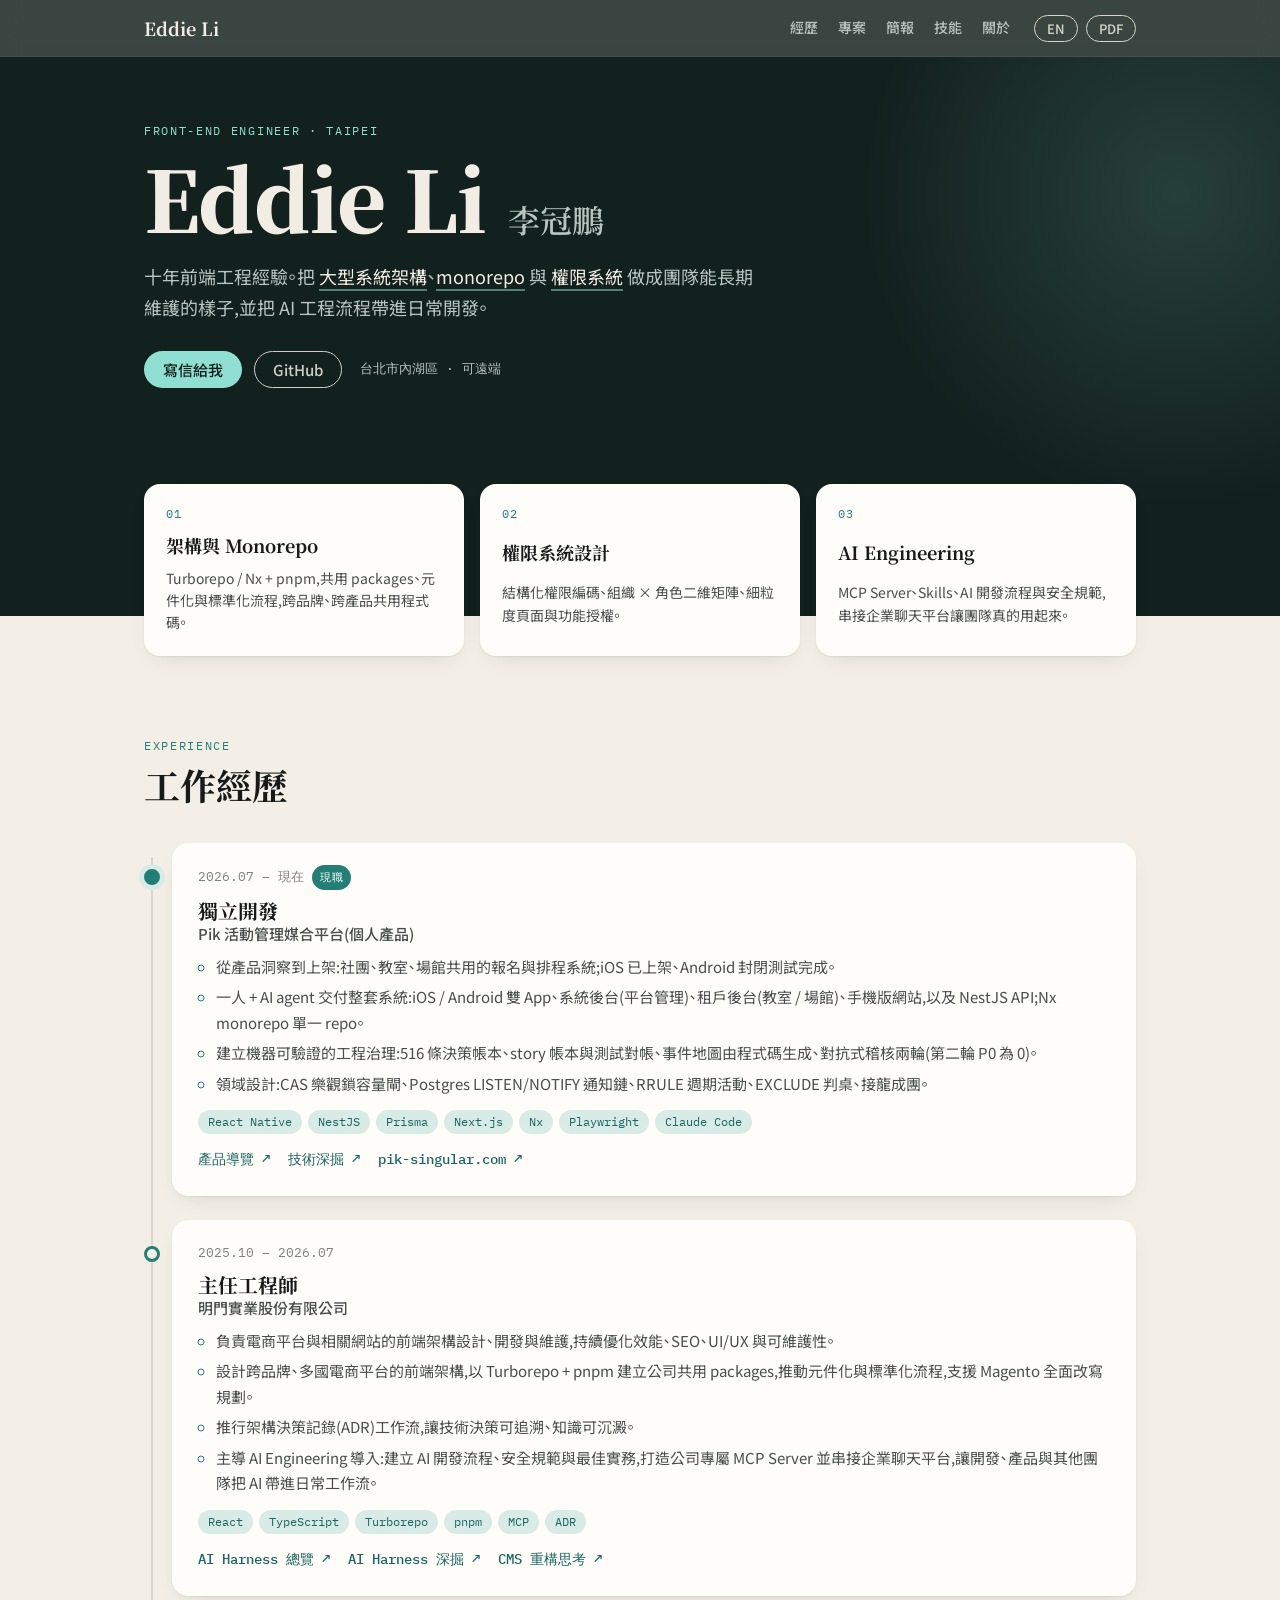
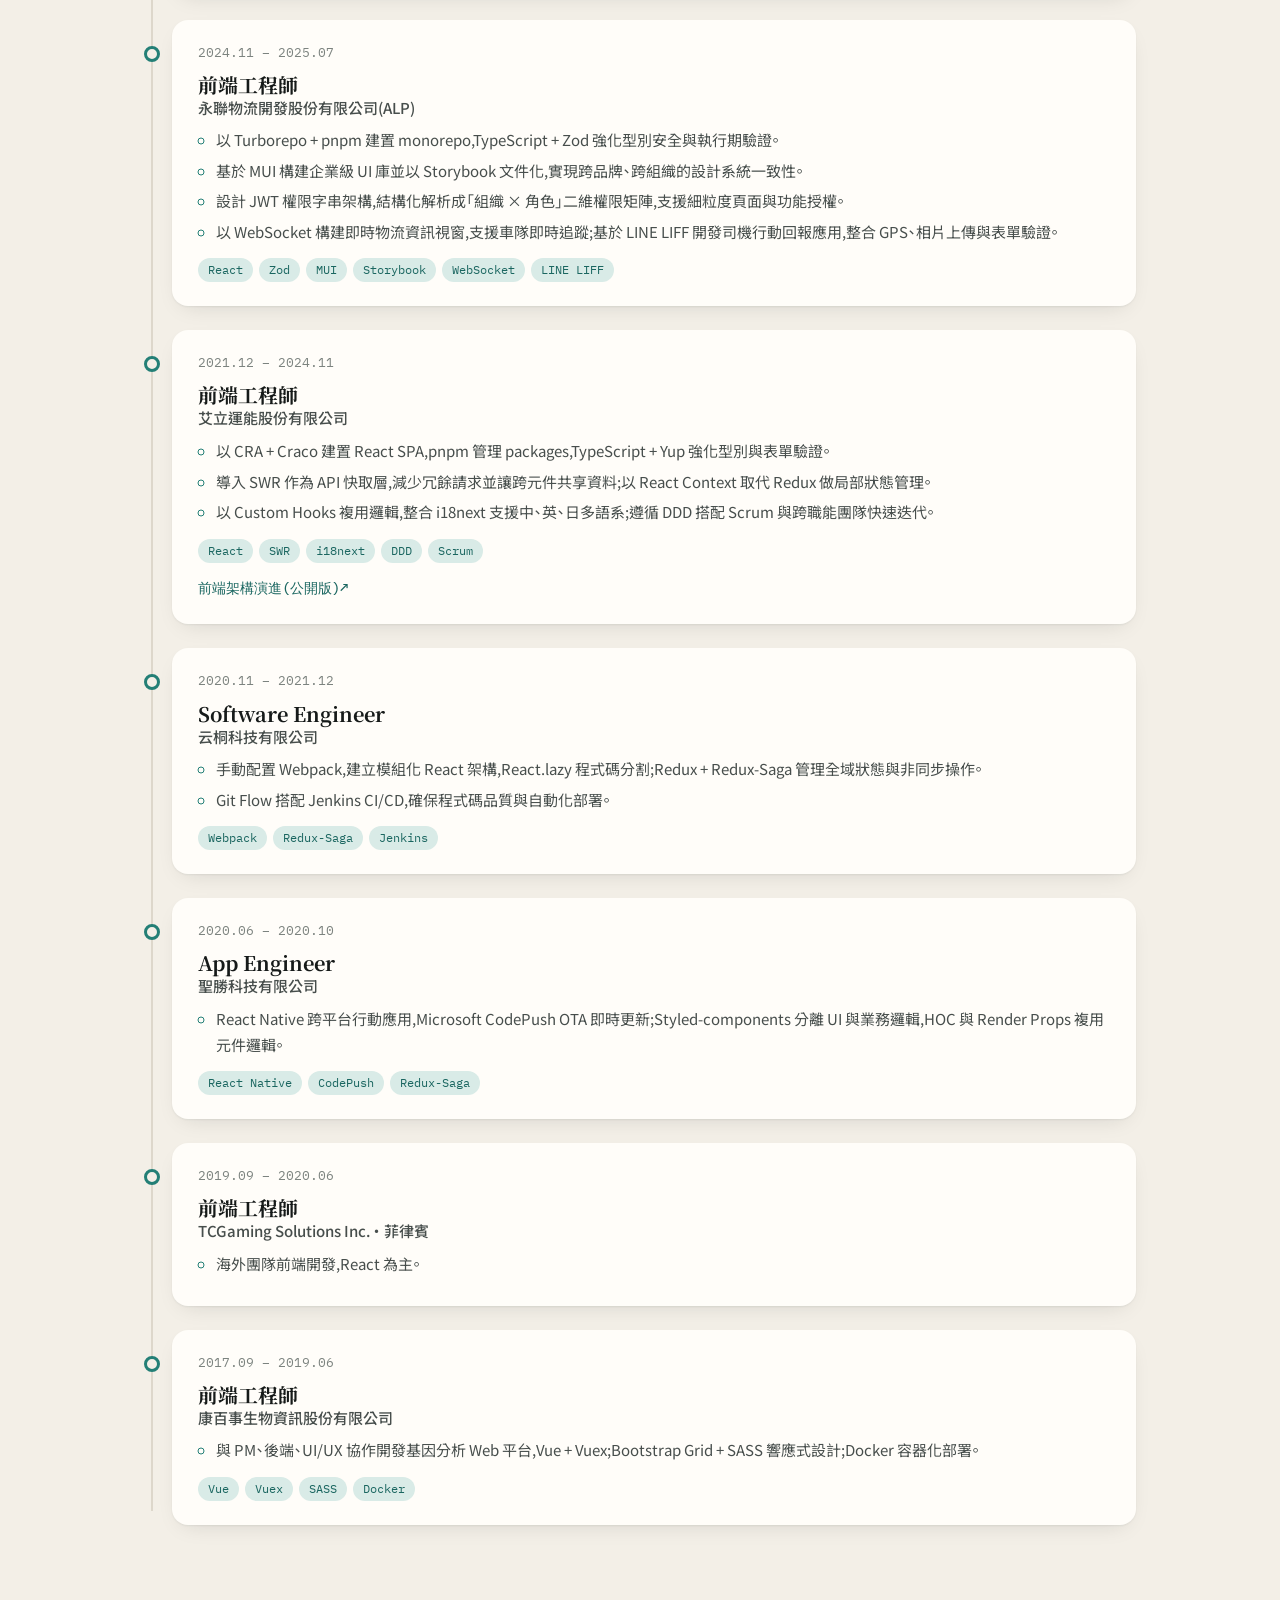
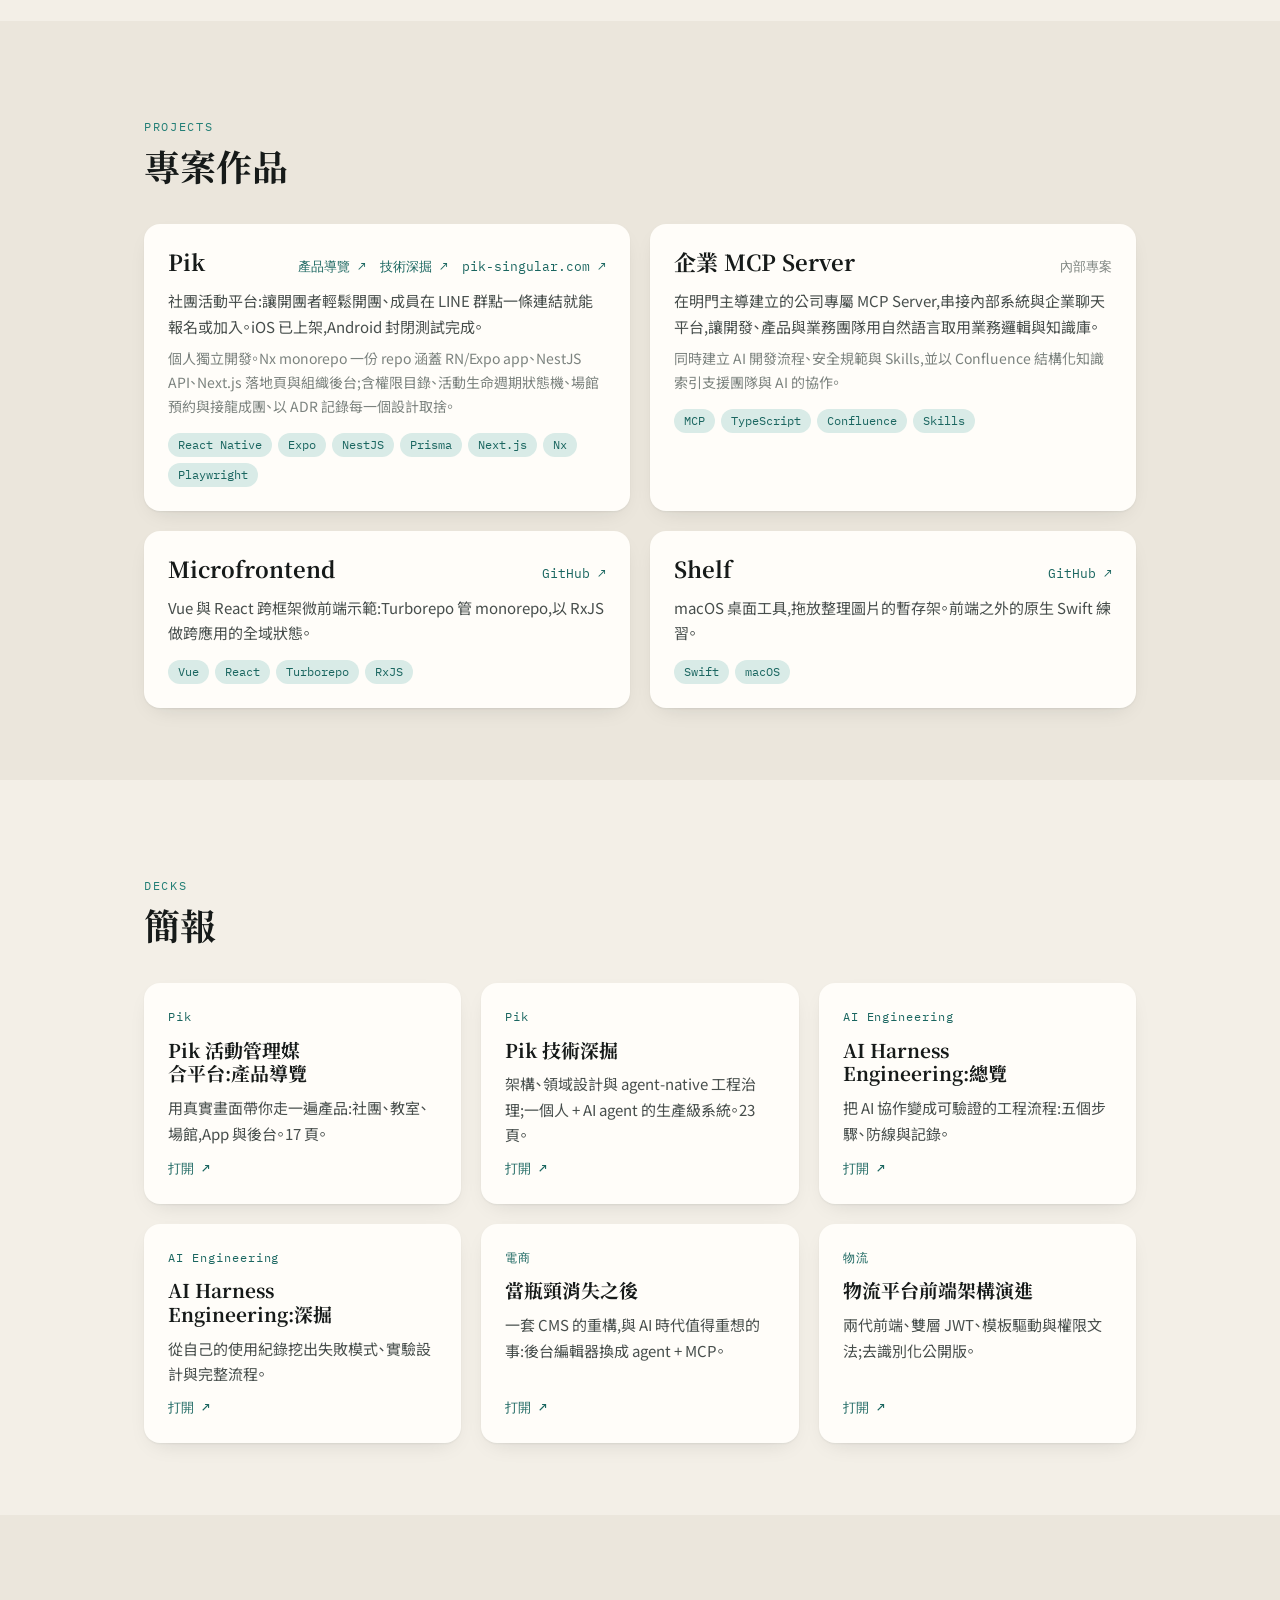
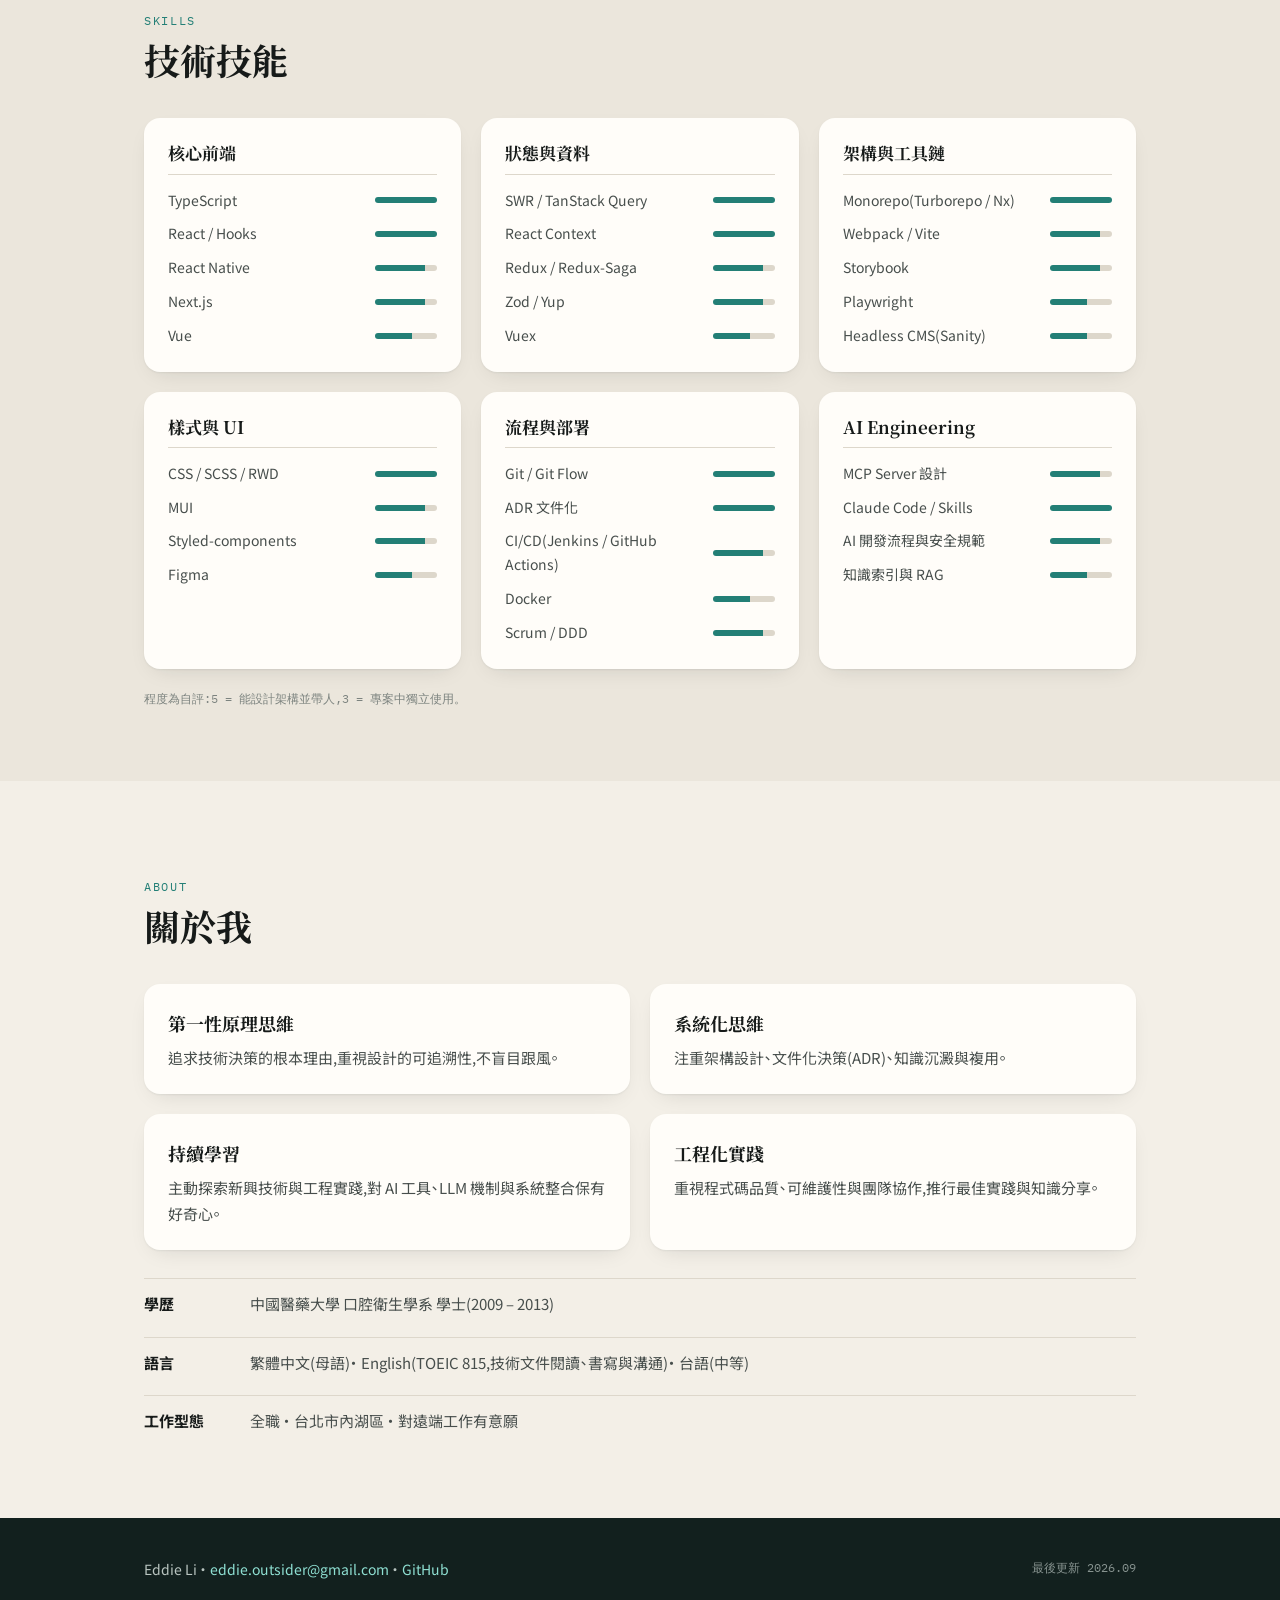
==== commit 1f467804: "fix: graduation year 2013" ====
--- a/index.html
+++ b/index.html
@@ -667,7 +667,7 @@
           <dl class="facts">
             <div>
               <dt>學歷</dt>
-              <dd>中國醫藥大學 口腔衛生學系 學士(2009 – 2012)</dd>
+              <dd>中國醫藥大學 口腔衛生學系 學士(2009 – 2013)</dd>
             </div>
             <div>
               <dt>語言</dt>
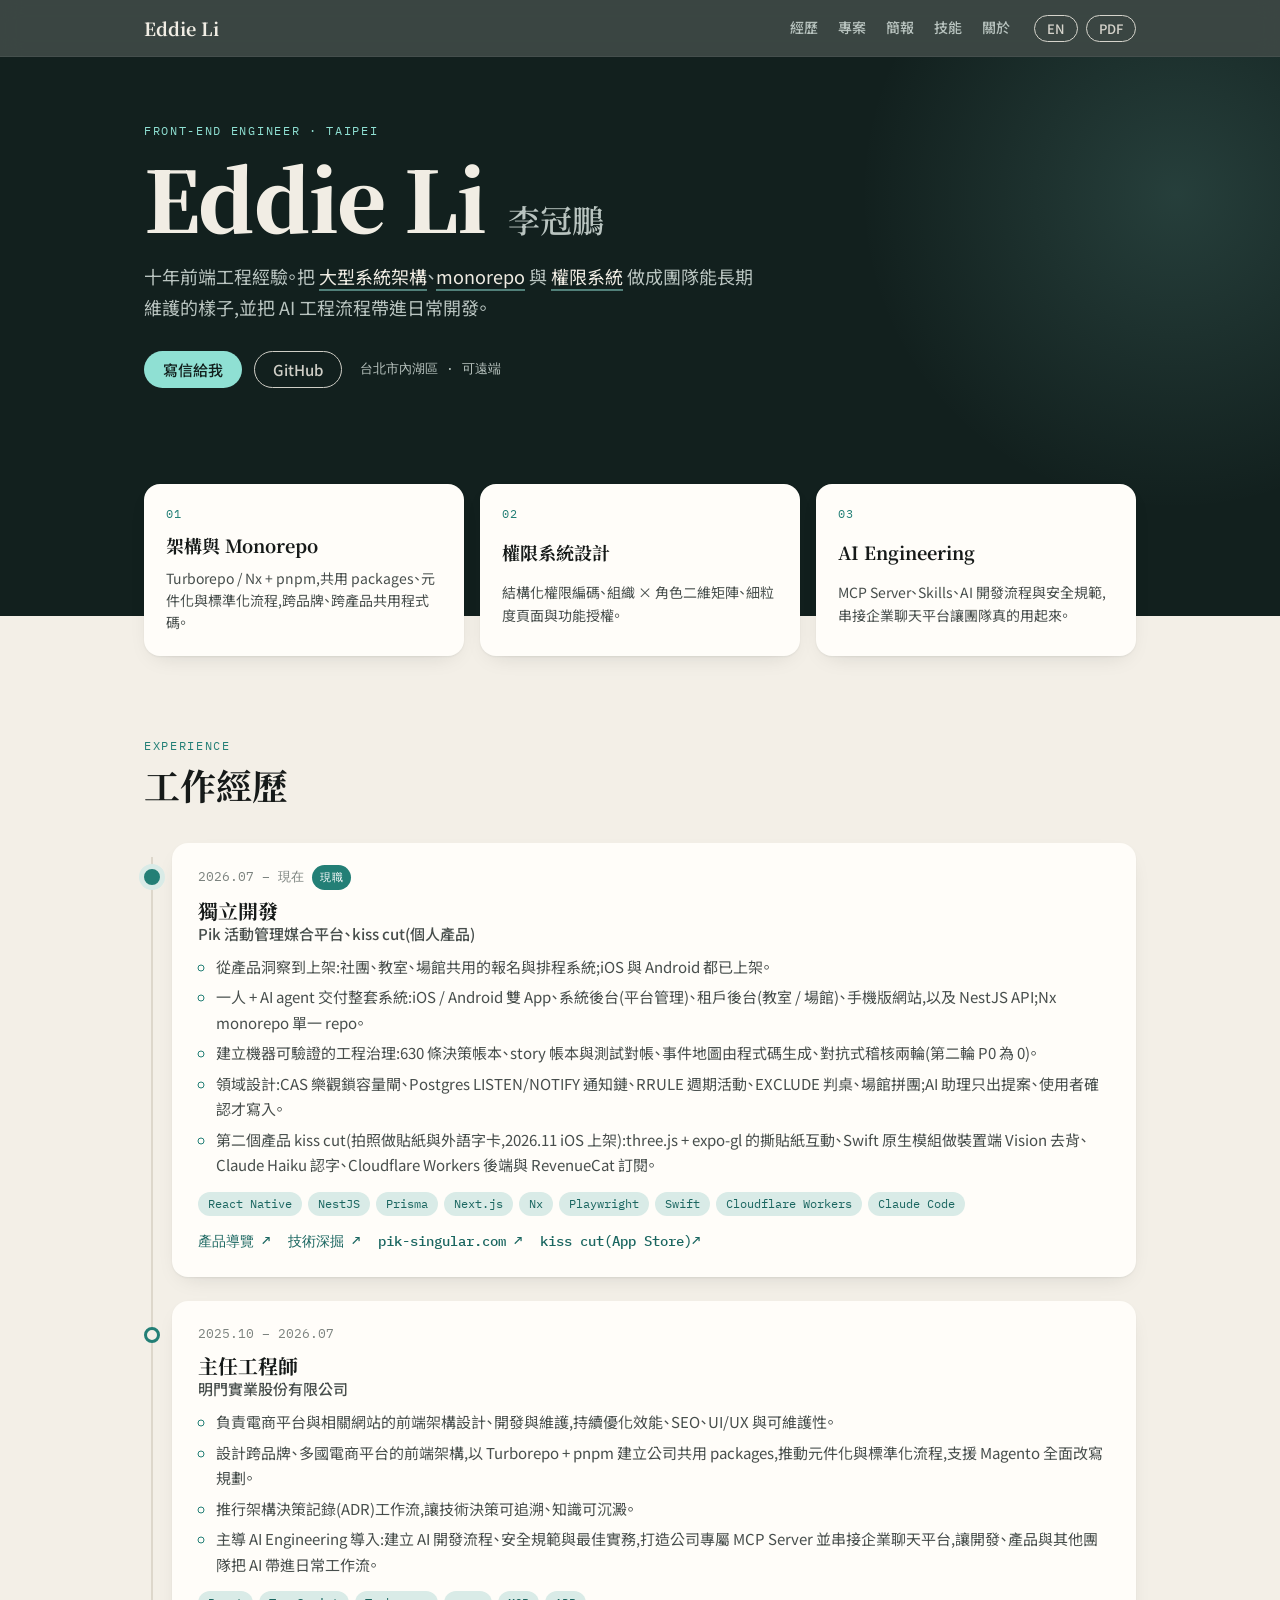
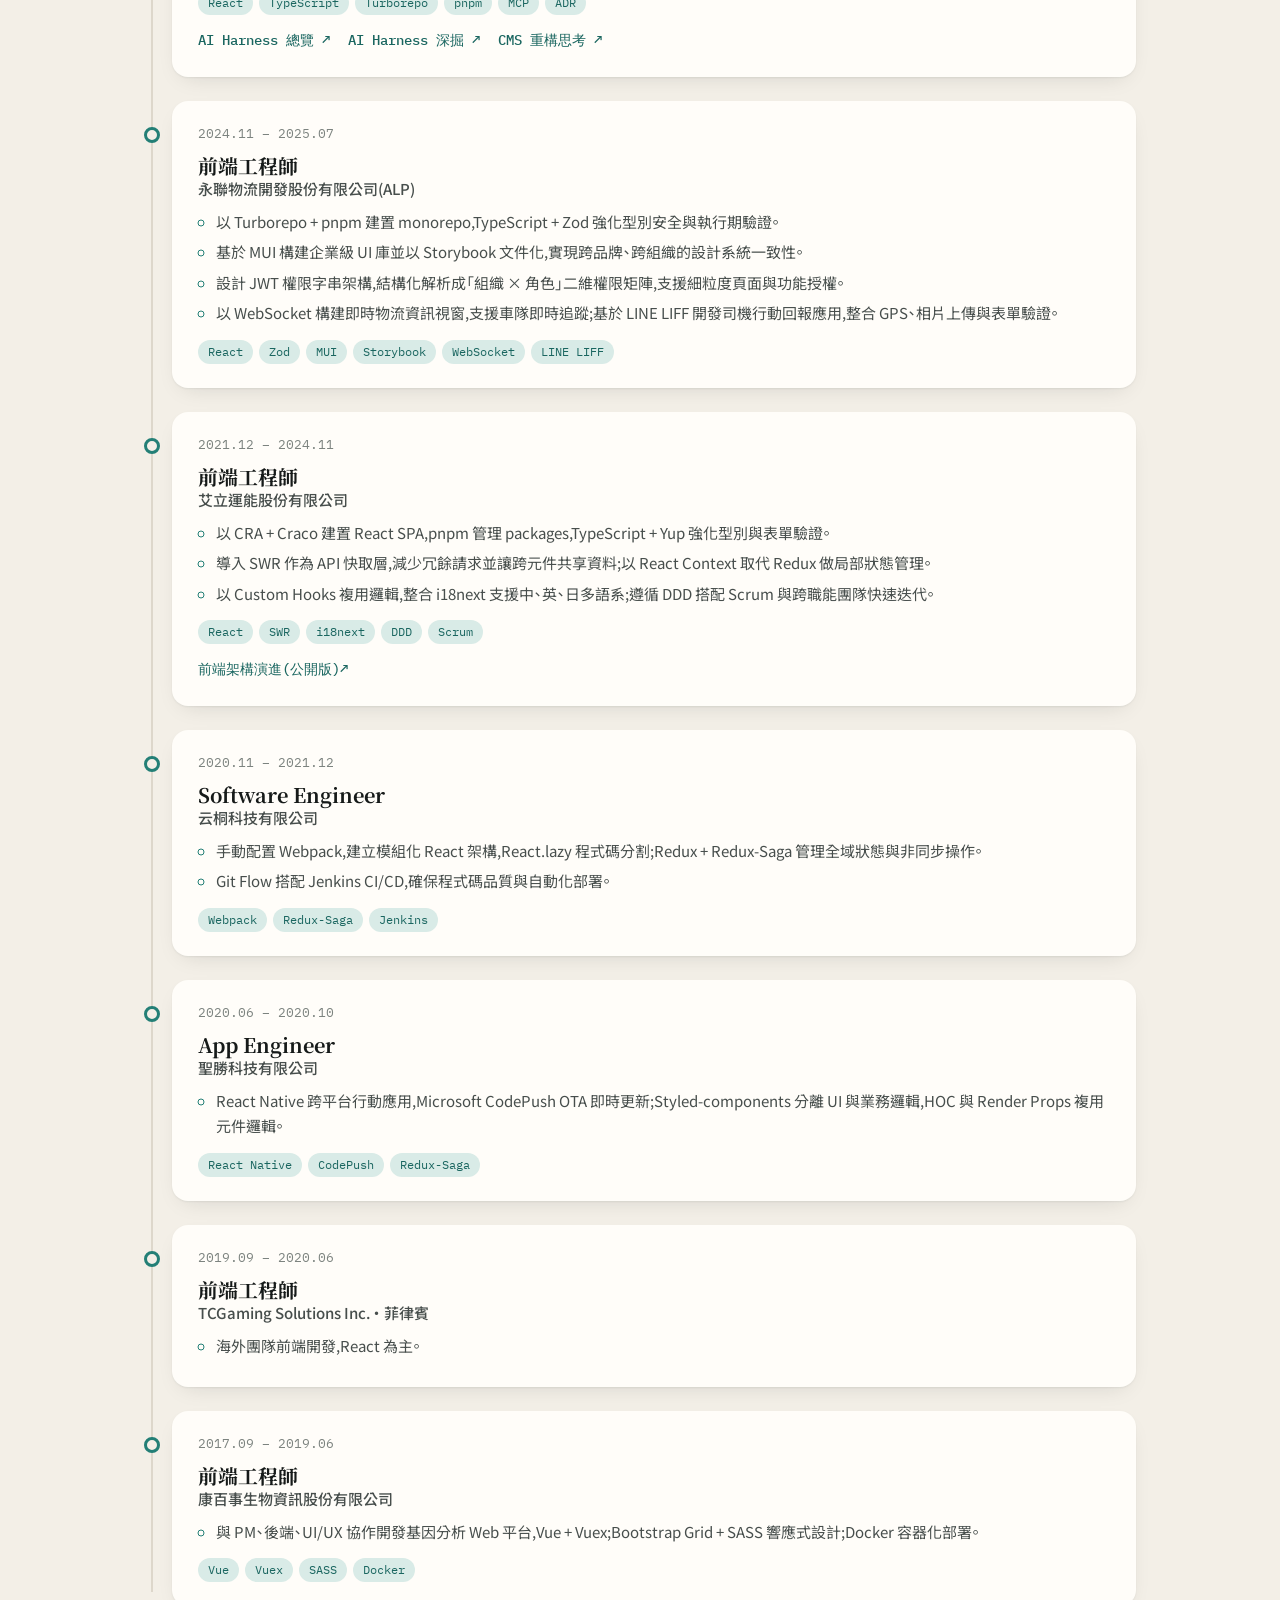
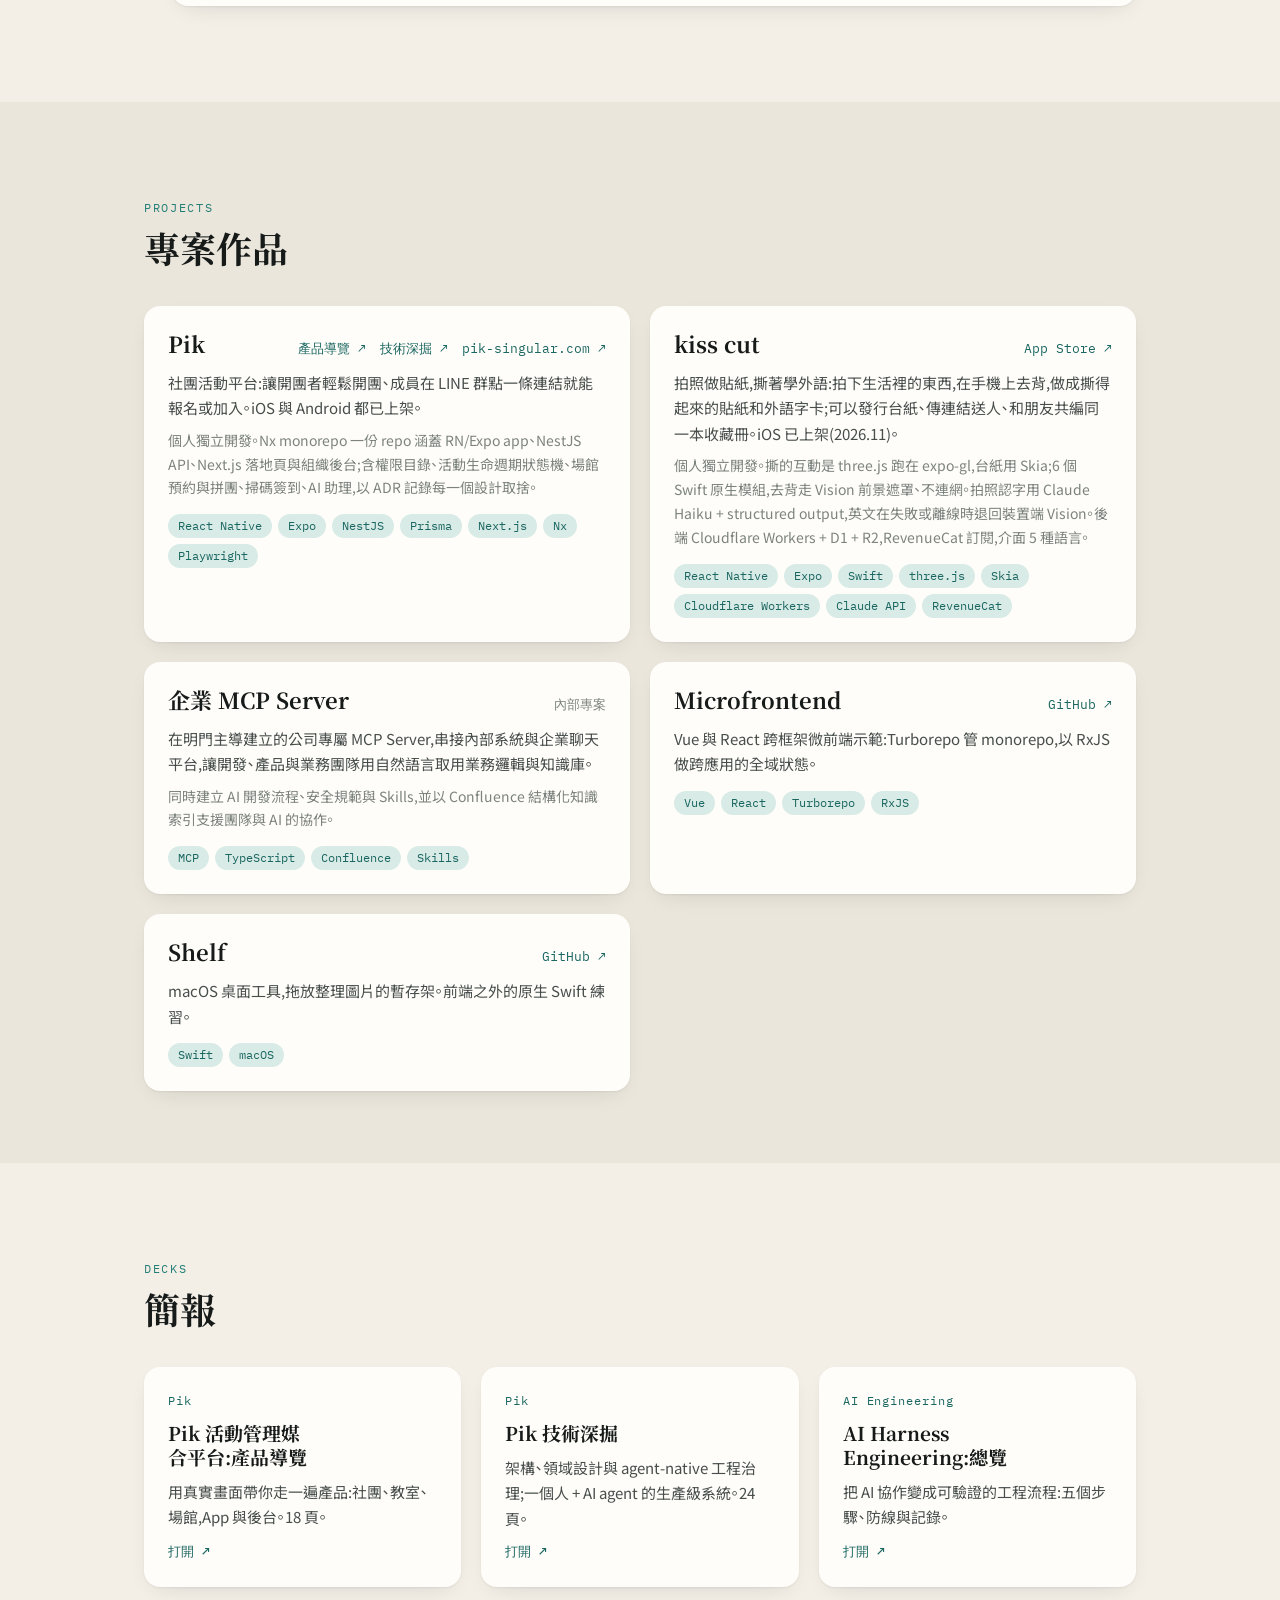
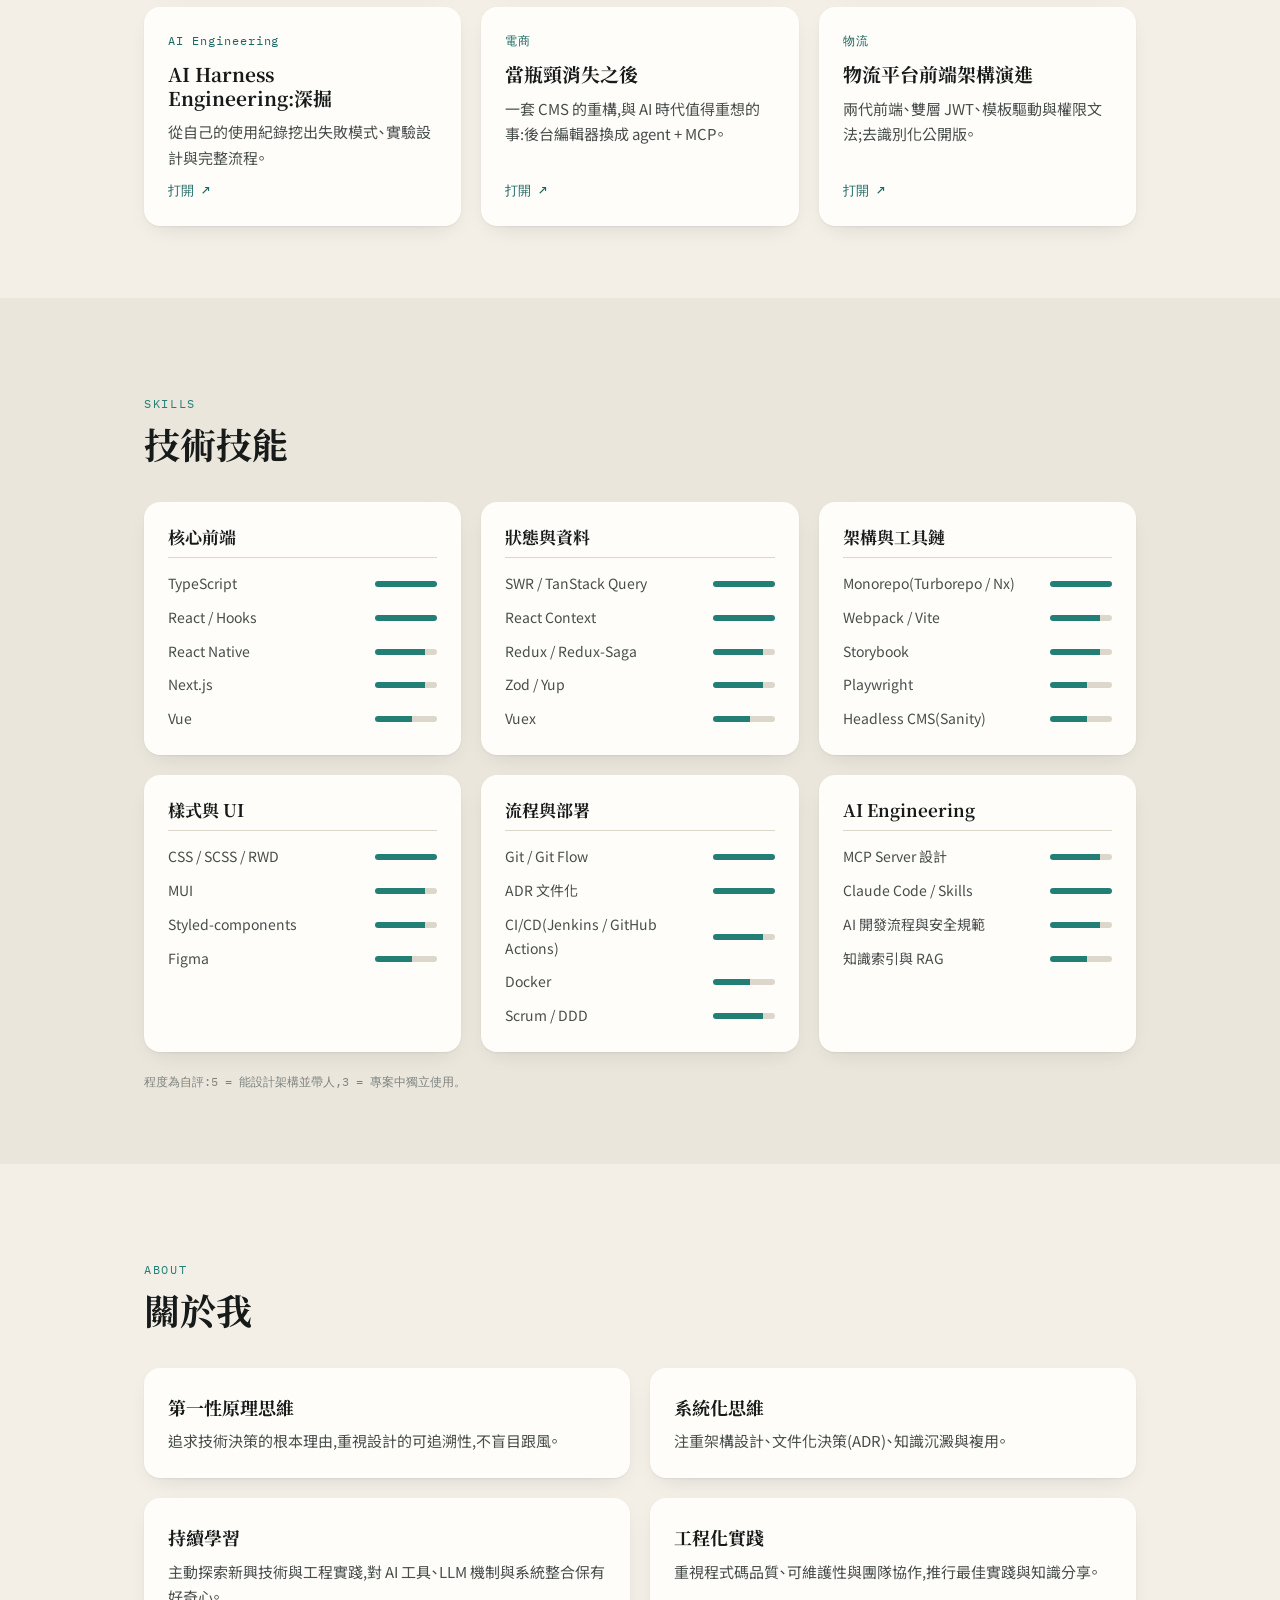
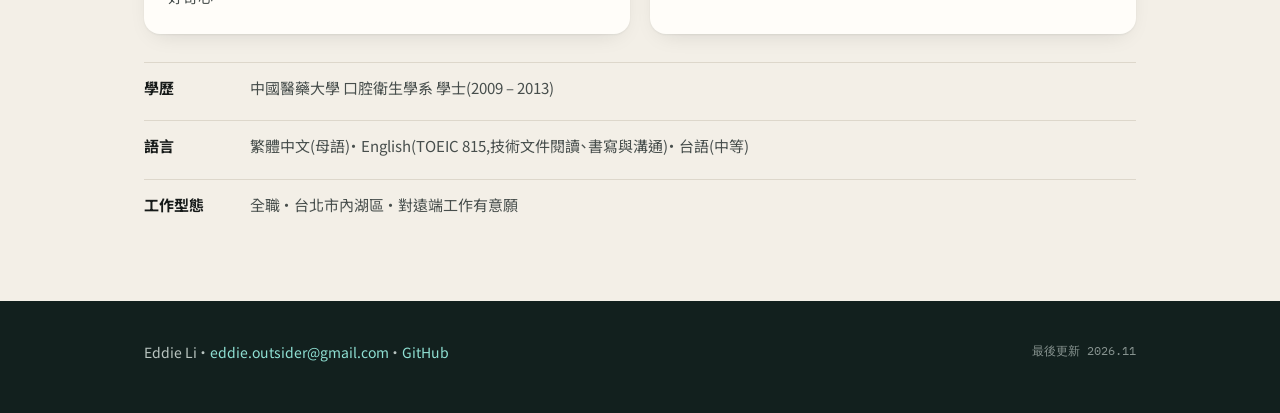
==== commit 8d3daa27: "feat: add kiss cut; refresh Pik status to 2026-11 Add kiss cut as a project card and under the curre" ====
--- a/index.html
+++ b/index.html
@@ -130,35 +130,46 @@
                   <span class="pill">現職</span>
                 </div>
                 <h3>
-                  獨立開發 <span class="org">Pik 活動管理媒合平台(個人產品)</span>
+                  獨立開發
+                  <span class="org"
+                    >Pik 活動管理媒合平台、kiss cut(個人產品)</span
+                  >
                 </h3>
                 <ul>
                   <li>
                     從產品洞察到上架:社團、教室、場館共用的報名與排程系統;iOS
-                    已上架、Android 封閉測試完成。
+                    與 Android 都已上架。
                   </li>
                   <li>
                     一人 + AI agent 交付整套系統:iOS / Android 雙 App、系統後台(平台管理)、租戶後台(教室 / 場館)、手機版網站,以及
                     NestJS API;Nx monorepo 單一 repo。
                   </li>
                   <li>
-                    建立機器可驗證的工程治理:516 條決策帳本、story
+                    建立機器可驗證的工程治理:630 條決策帳本、story
                     帳本與測試對帳、事件地圖由程式碼生成、對抗式稽核兩輪(第二輪 P0 為 0)。
                   </li>
                   <li>
                     領域設計:CAS 樂觀鎖容量閘、Postgres LISTEN/NOTIFY
-                    通知鏈、RRULE 週期活動、EXCLUDE 判桌、接龍成團。
+                    通知鏈、RRULE 週期活動、EXCLUDE 判桌、場館拼團;AI 助理只出提案、使用者確認才寫入。
+                  </li>
+                  <li>
+                    第二個產品 kiss cut(拍照做貼紙與外語字卡,2026.11 iOS
+                    上架):three.js + expo-gl 的撕貼紙互動、Swift 原生模組做裝置端
+                    Vision 去背、Claude Haiku 認字、Cloudflare Workers
+                    後端與 RevenueCat 訂閱。
                   </li>
                 </ul>
                 <p class="chips">
                   <span>React Native</span><span>NestJS</span><span>Prisma</span
                   ><span>Next.js</span><span>Nx</span><span>Playwright</span
+                  ><span>Swift</span><span>Cloudflare Workers</span
                   ><span>Claude Code</span>
                 </p>
                 <p class="tl-links">
                   <a href="https://pik-slides.vercel.app/s/pik-intro" target="_blank" rel="noopener">產品導覽 ↗</a>
                   <a href="https://pik-slides.vercel.app/s/pik-tech-deep-dive" target="_blank" rel="noopener">技術深掘 ↗</a>
                   <a href="https://pik-singular.com" target="_blank" rel="noopener">pik-singular.com ↗</a>
+                  <a href="https://apps.apple.com/app/id6829604753" target="_blank" rel="noopener">kiss cut(App Store)↗</a>
                 </p>
               </div>
             </li>
@@ -385,18 +396,48 @@
               </div>
               <p>
                 社團活動平台:讓開團者輕鬆開團、成員在 LINE
-                群點一條連結就能報名或加入。iOS 已上架,Android 封閉測試完成。
+                群點一條連結就能報名或加入。iOS 與 Android 都已上架。
               </p>
               <p class="proj-note">
                 個人獨立開發。Nx monorepo 一份 repo 涵蓋 RN/Expo app、NestJS
                 API、Next.js
-                落地頁與組織後台;含權限目錄、活動生命週期狀態機、場館預約與接龍成團、以
+                落地頁與組織後台;含權限目錄、活動生命週期狀態機、場館預約與拼團、掃碼簽到、AI 助理,以
                 ADR 記錄每一個設計取捨。
               </p>
               <p class="chips">
                 <span>React Native</span><span>Expo</span><span>NestJS</span
                 ><span>Prisma</span><span>Next.js</span><span>Nx</span
                 ><span>Playwright</span>
+              </p>
+            </article>
+
+            <article class="card proj">
+              <div class="proj-top">
+                <h3>kiss cut</h3>
+                <a
+                  class="proj-link"
+                  href="https://apps.apple.com/app/id6829604753"
+                  target="_blank"
+                  rel="noopener"
+                  >App Store ↗</a
+                >
+              </div>
+              <p>
+                拍照做貼紙,撕著學外語:拍下生活裡的東西,在手機上去背,做成撕得起來的貼紙和外語字卡;可以發行台紙、傳連結送人、和朋友共編同一本收藏冊。iOS
+                已上架(2026.11)。
+              </p>
+              <p class="proj-note">
+                個人獨立開發。撕的互動是 three.js 跑在 expo-gl,台紙用 Skia;6 個
+                Swift 原生模組,去背走 Vision
+                前景遮罩、不連網。拍照認字用 Claude Haiku + structured
+                output,英文在失敗或離線時退回裝置端 Vision。後端 Cloudflare Workers + D1 +
+                R2,RevenueCat 訂閱,介面 5 種語言。
+              </p>
+              <p class="chips">
+                <span>React Native</span><span>Expo</span><span>Swift</span
+                ><span>three.js</span><span>Skia</span
+                ><span>Cloudflare Workers</span><span>Claude API</span
+                ><span>RevenueCat</span>
               </p>
             </article>
 
@@ -470,13 +511,13 @@
             <a class="card deck" href="https://pik-slides.vercel.app/s/pik-intro" target="_blank" rel="noopener">
               <span class="deck-tag">Pik</span>
               <h3>Pik 活動管理媒合平台:產品導覽</h3>
-              <p>用真實畫面帶你走一遍產品:社團、教室、場館,App 與後台。17 頁。</p>
+              <p>用真實畫面帶你走一遍產品:社團、教室、場館,App 與後台。18 頁。</p>
               <span class="deck-open">打開 ↗</span>
             </a>
             <a class="card deck" href="https://pik-slides.vercel.app/s/pik-tech-deep-dive" target="_blank" rel="noopener">
               <span class="deck-tag">Pik</span>
               <h3>Pik 技術深掘</h3>
-              <p>架構、領域設計與 agent-native 工程治理;一個人 + AI agent 的生產級系統。23 頁。</p>
+              <p>架構、領域設計與 agent-native 工程治理;一個人 + AI agent 的生產級系統。24 頁。</p>
               <span class="deck-open">打開 ↗</span>
             </a>
             <a class="card deck" href="https://pik-slides.vercel.app/s/ai-harness-overview" target="_blank" rel="noopener">
@@ -695,7 +736,7 @@
             >GitHub</a
           >
         </p>
-        <p class="muted">最後更新 2026.09</p>
+        <p class="muted">最後更新 2026.11</p>
       </div>
     </footer>
   </body>
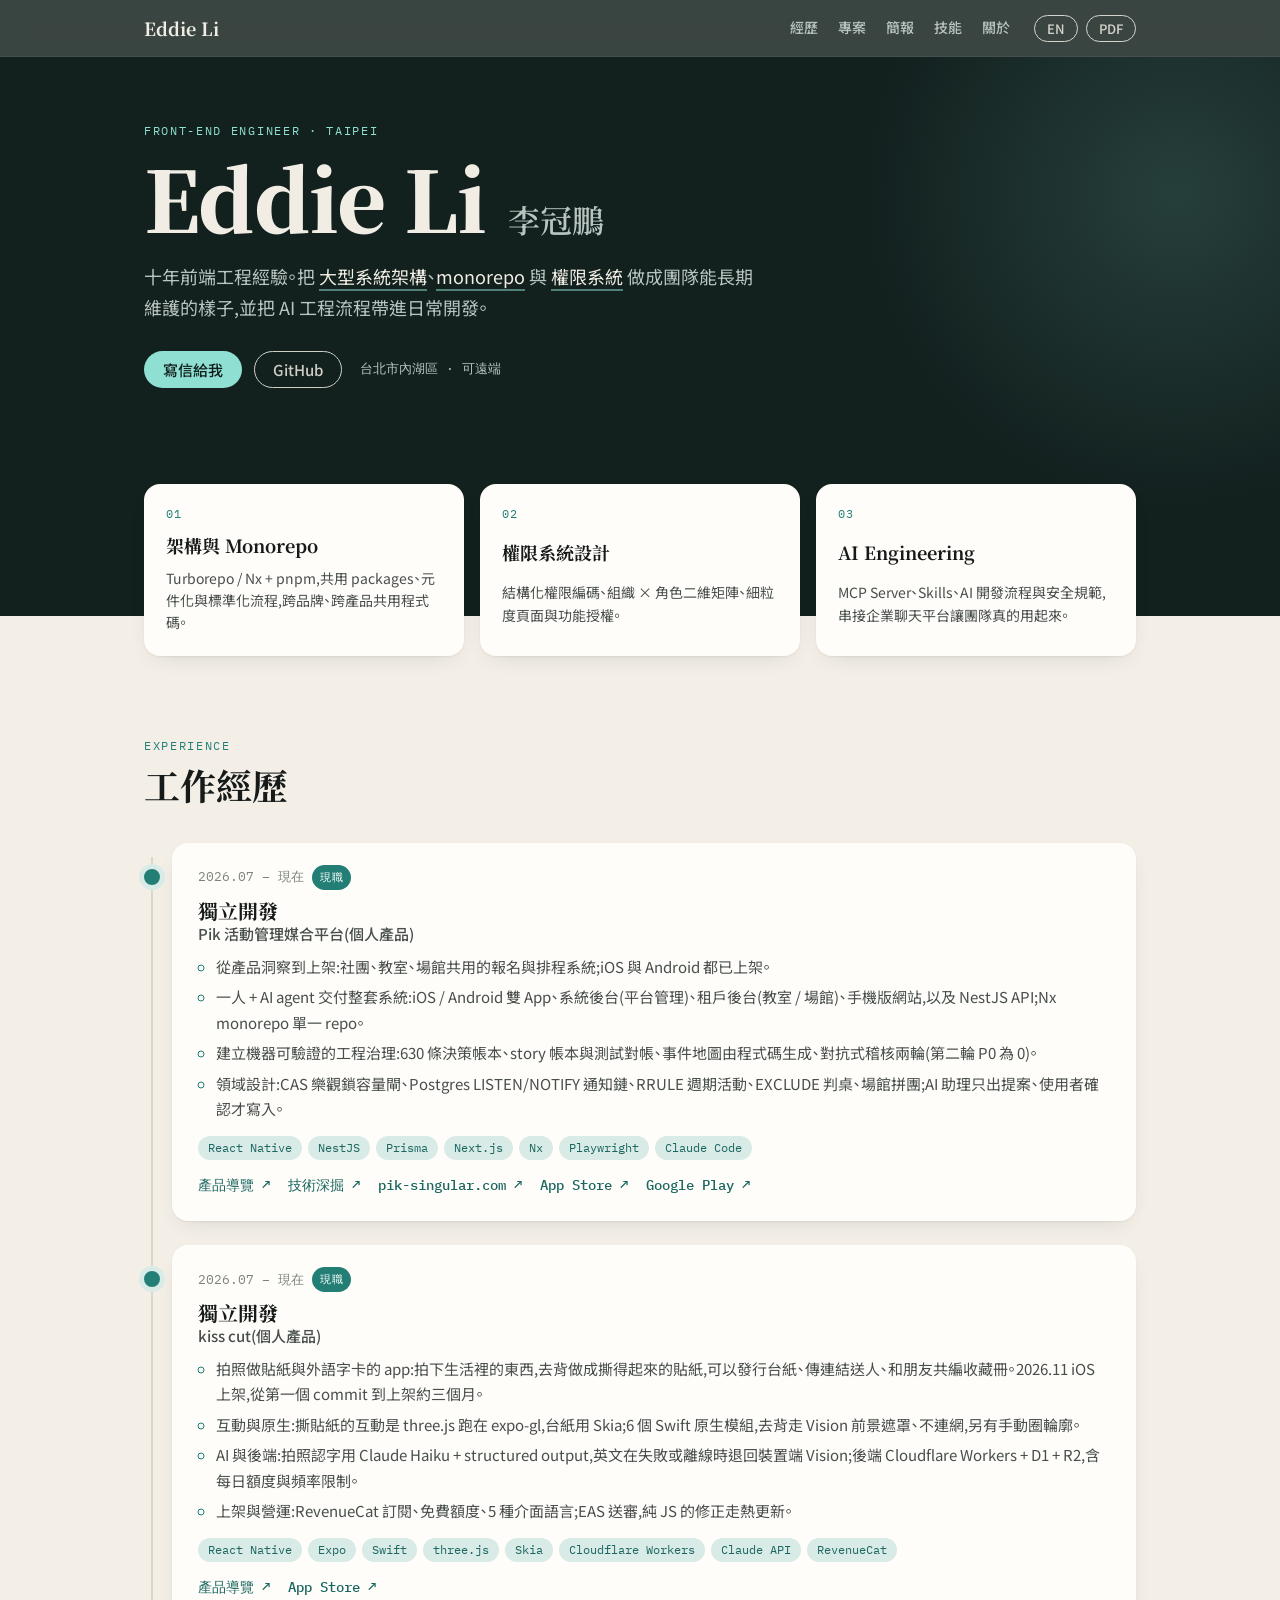
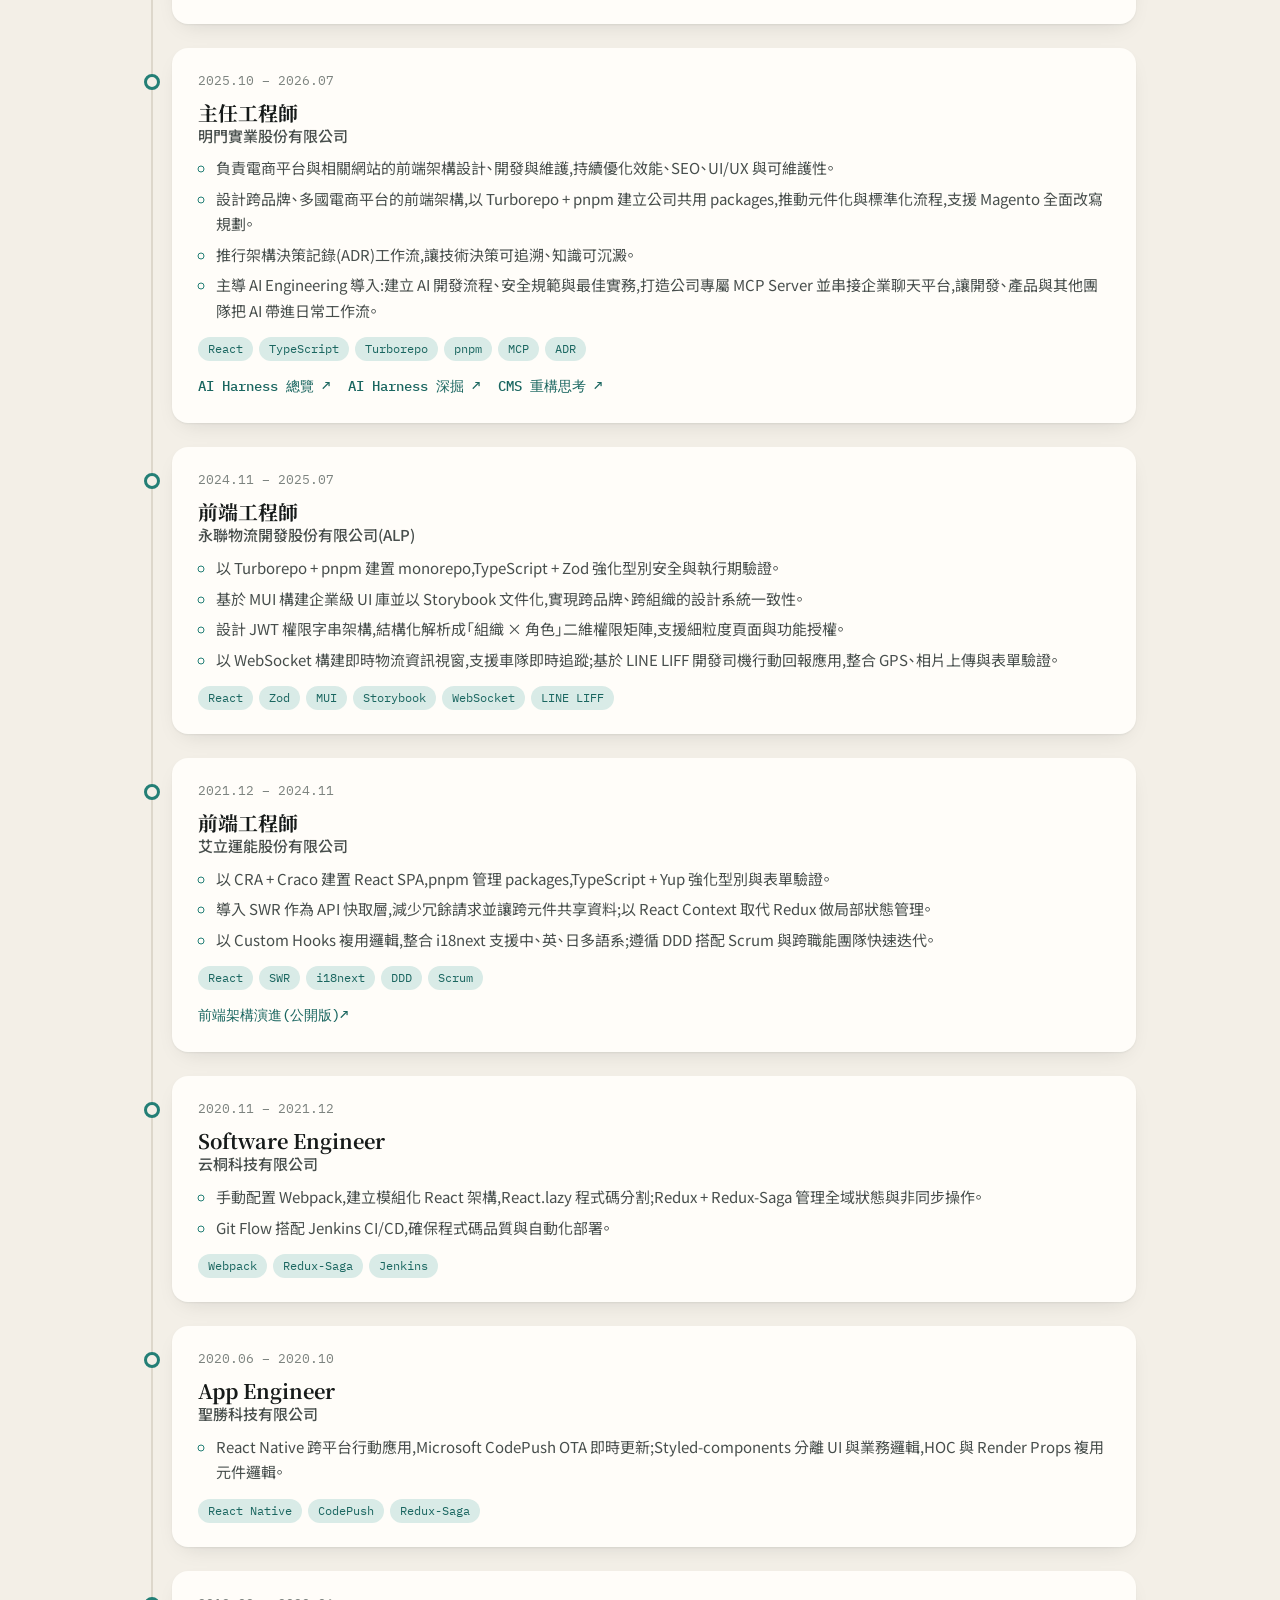
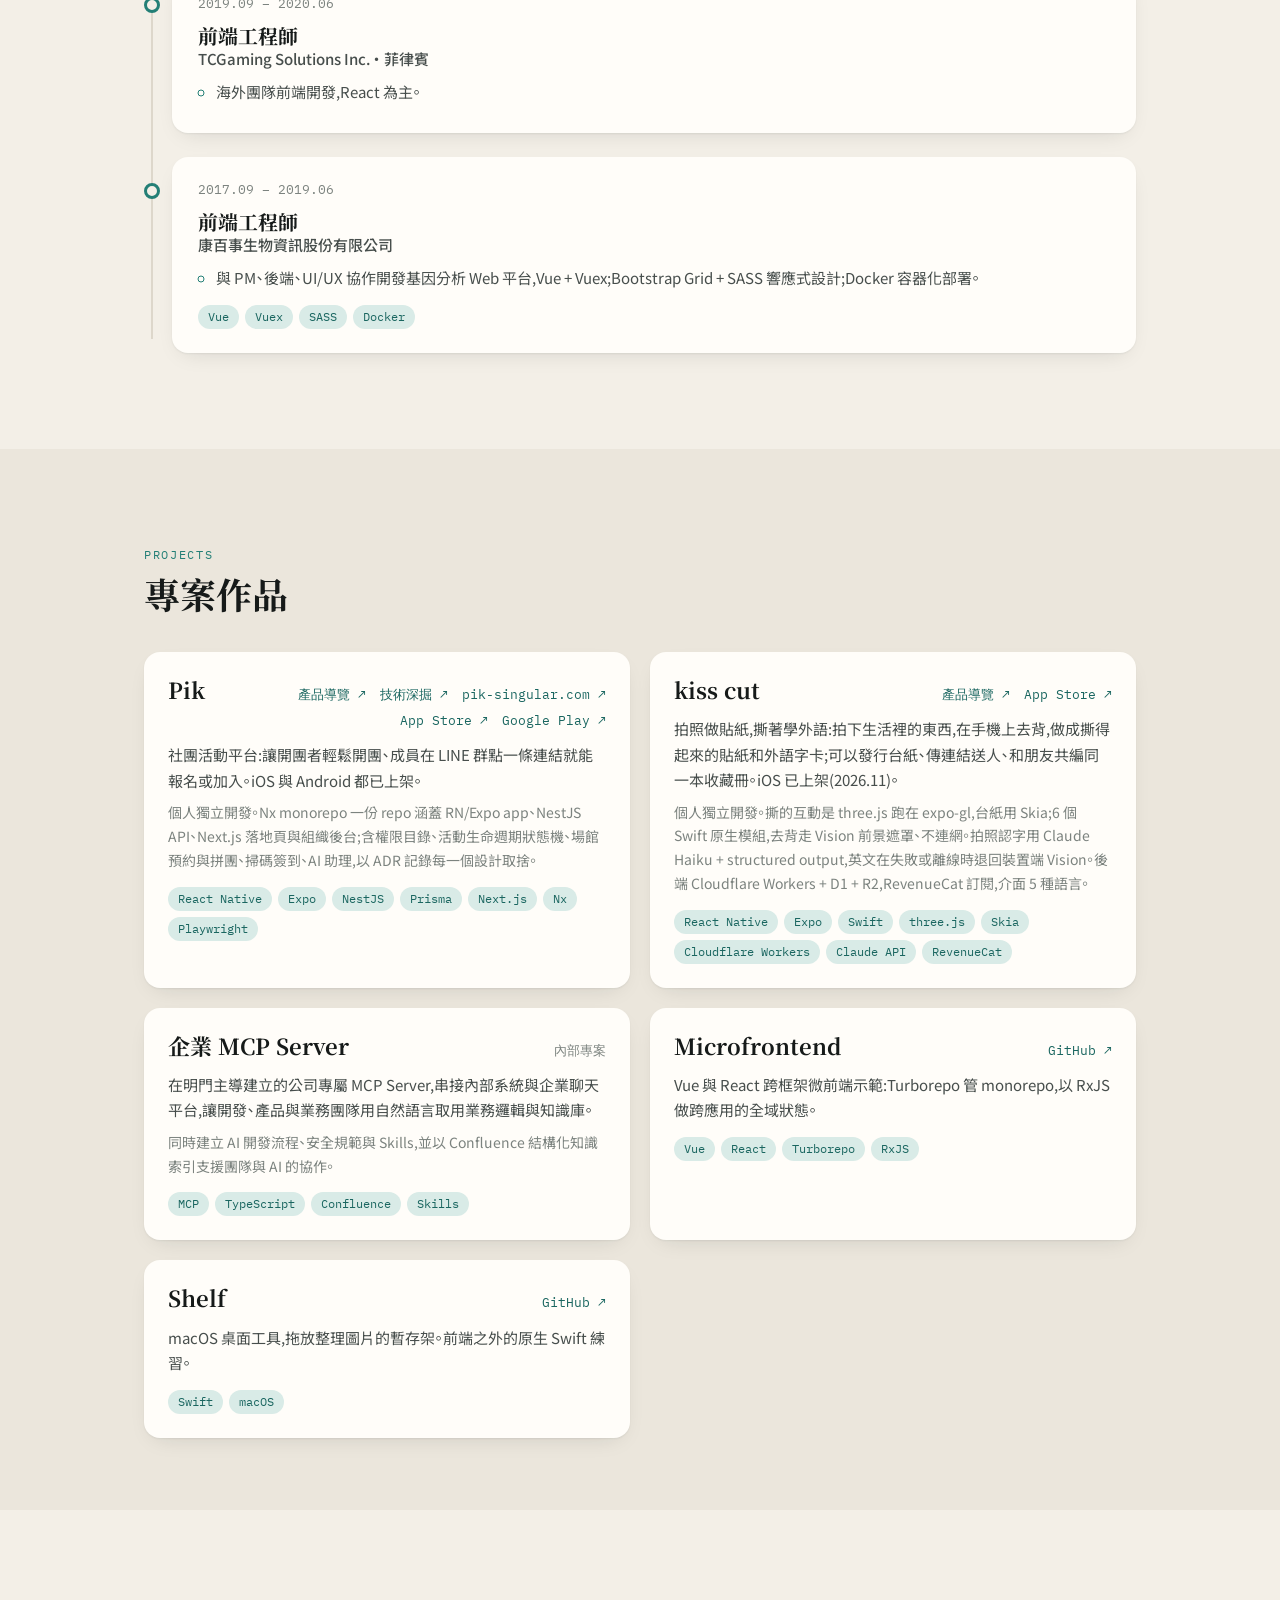
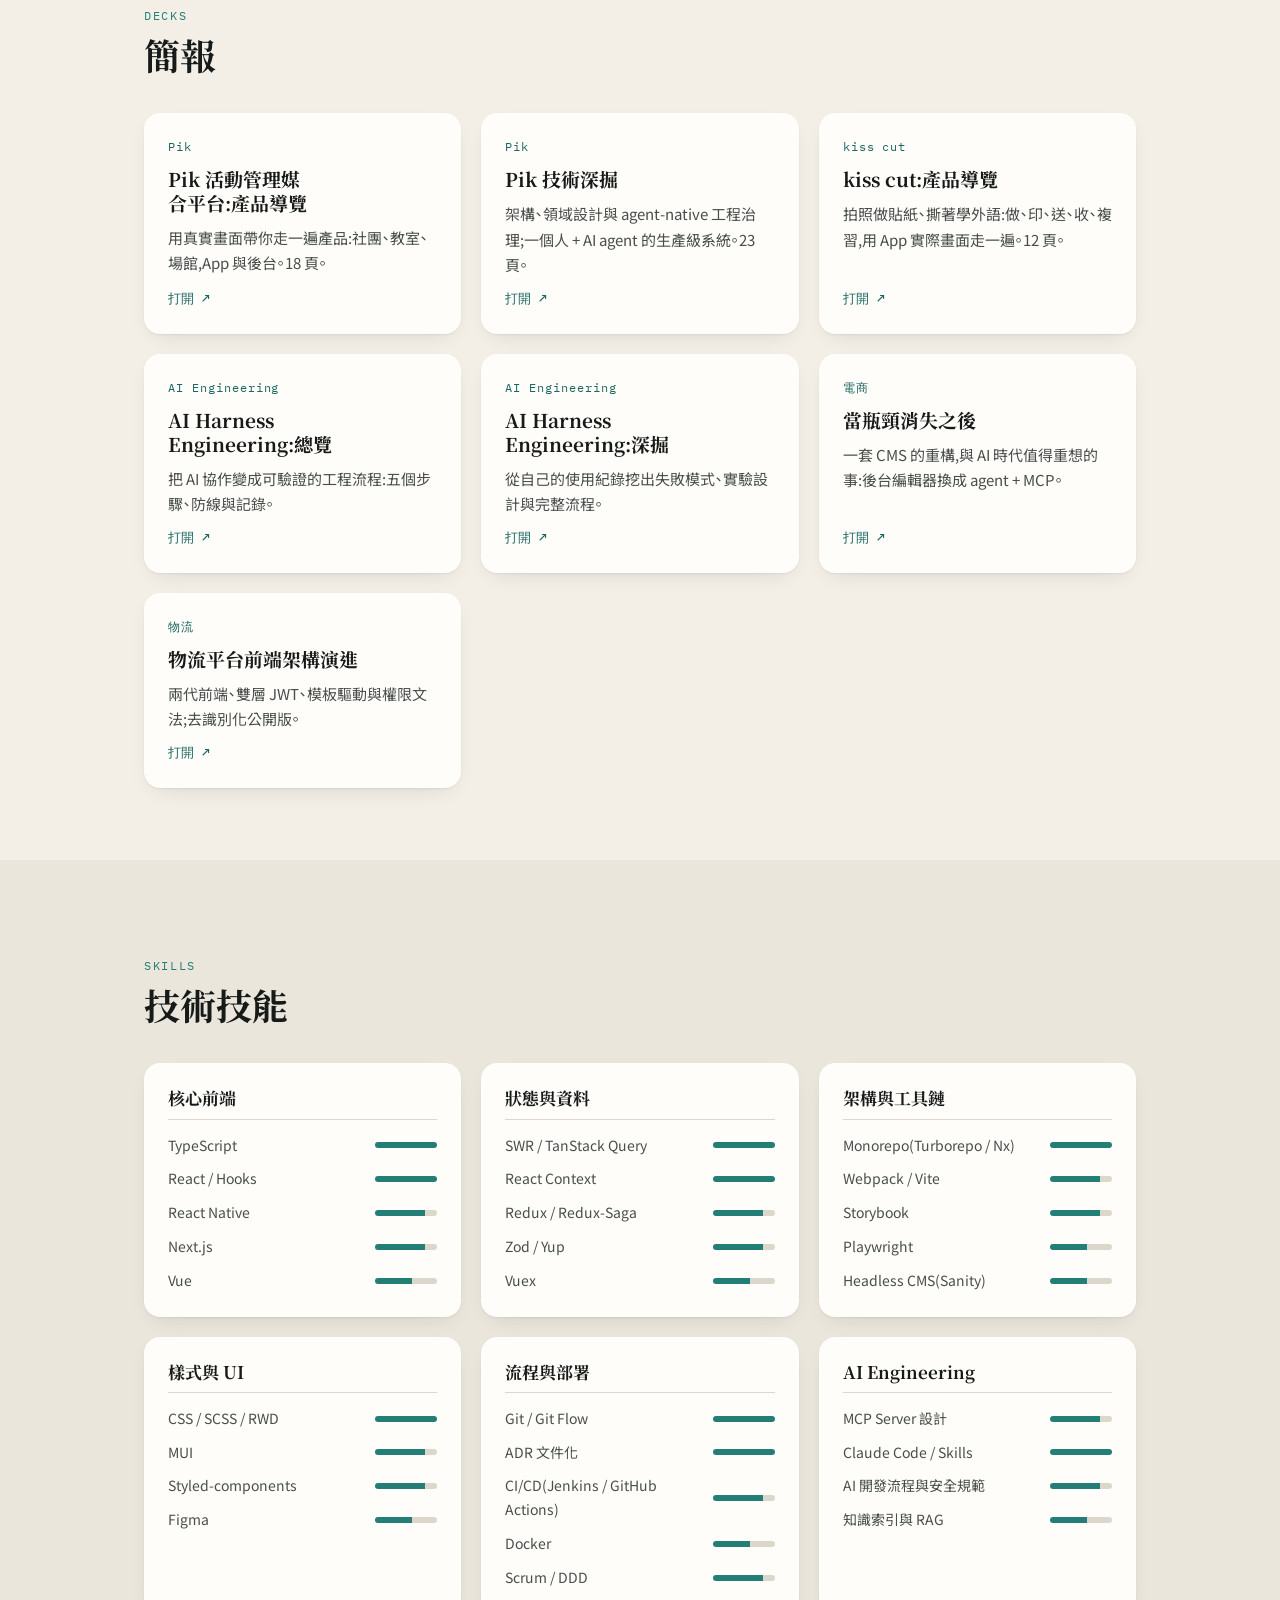
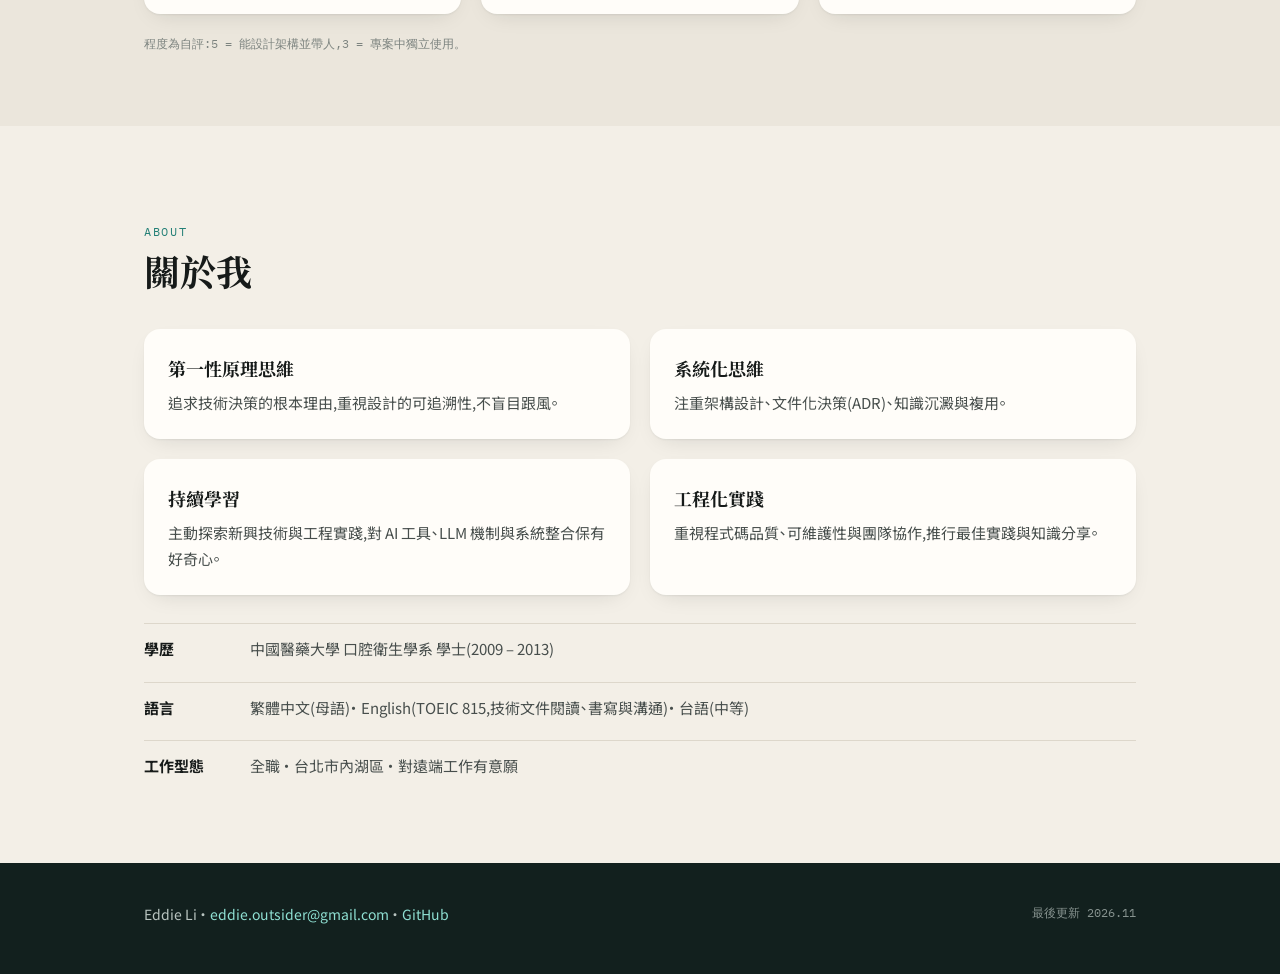
==== commit 7b69cd1c: "feat: kiss cut as its own role entry; Pik store links; kiss cut product tour Split the independent-d" ====
--- a/index.html
+++ b/index.html
@@ -130,10 +130,7 @@
                   <span class="pill">現職</span>
                 </div>
                 <h3>
-                  獨立開發
-                  <span class="org"
-                    >Pik 活動管理媒合平台、kiss cut(個人產品)</span
-                  >
+                  獨立開發 <span class="org">Pik 活動管理媒合平台(個人產品)</span>
                 </h3>
                 <ul>
                   <li>
@@ -151,25 +148,59 @@
                   <li>
                     領域設計:CAS 樂觀鎖容量閘、Postgres LISTEN/NOTIFY
                     通知鏈、RRULE 週期活動、EXCLUDE 判桌、場館拼團;AI 助理只出提案、使用者確認才寫入。
-                  </li>
-                  <li>
-                    第二個產品 kiss cut(拍照做貼紙與外語字卡,2026.11 iOS
-                    上架):three.js + expo-gl 的撕貼紙互動、Swift 原生模組做裝置端
-                    Vision 去背、Claude Haiku 認字、Cloudflare Workers
-                    後端與 RevenueCat 訂閱。
                   </li>
                 </ul>
                 <p class="chips">
                   <span>React Native</span><span>NestJS</span><span>Prisma</span
                   ><span>Next.js</span><span>Nx</span><span>Playwright</span
-                  ><span>Swift</span><span>Cloudflare Workers</span
                   ><span>Claude Code</span>
                 </p>
                 <p class="tl-links">
                   <a href="https://pik-slides.vercel.app/s/pik-intro" target="_blank" rel="noopener">產品導覽 ↗</a>
                   <a href="https://pik-slides.vercel.app/s/pik-tech-deep-dive" target="_blank" rel="noopener">技術深掘 ↗</a>
                   <a href="https://pik-singular.com" target="_blank" rel="noopener">pik-singular.com ↗</a>
-                  <a href="https://apps.apple.com/app/id6829604753" target="_blank" rel="noopener">kiss cut(App Store)↗</a>
+                  <a href="https://apps.apple.com/app/id6796892371" target="_blank" rel="noopener">App Store ↗</a>
+                  <a href="https://play.google.com/store/apps/details?id=com.piksingular.app" target="_blank" rel="noopener">Google Play ↗</a>
+                </p>
+              </div>
+            </li>
+            <li class="tl-item is-now">
+              <div class="tl-dot"></div>
+              <div class="tl-card">
+                <div class="tl-meta">
+                  <time datetime="2026-07">2026.07</time> – 現在
+                  <span class="pill">現職</span>
+                </div>
+                <h3>獨立開發 <span class="org">kiss cut(個人產品)</span></h3>
+                <ul>
+                  <li>
+                    拍照做貼紙與外語字卡的 app:拍下生活裡的東西,去背做成撕得起來的貼紙,可以發行台紙、傳連結送人、和朋友共編收藏冊。2026.11
+                    iOS 上架,從第一個 commit 到上架約三個月。
+                  </li>
+                  <li>
+                    互動與原生:撕貼紙的互動是 three.js 跑在 expo-gl,台紙用
+                    Skia;6 個 Swift 原生模組,去背走 Vision
+                    前景遮罩、不連網,另有手動圈輪廓。
+                  </li>
+                  <li>
+                    AI 與後端:拍照認字用 Claude Haiku + structured
+                    output,英文在失敗或離線時退回裝置端 Vision;後端 Cloudflare
+                    Workers + D1 + R2,含每日額度與頻率限制。
+                  </li>
+                  <li>
+                    上架與營運:RevenueCat 訂閱、免費額度、5 種介面語言;EAS
+                    送審,純 JS 的修正走熱更新。
+                  </li>
+                </ul>
+                <p class="chips">
+                  <span>React Native</span><span>Expo</span><span>Swift</span
+                  ><span>three.js</span><span>Skia</span
+                  ><span>Cloudflare Workers</span><span>Claude API</span
+                  ><span>RevenueCat</span>
+                </p>
+                <p class="tl-links">
+                  <a href="https://pik-slides.vercel.app/s/kisscut-intro" target="_blank" rel="noopener">產品導覽 ↗</a>
+                  <a href="https://apps.apple.com/app/id6829604753" target="_blank" rel="noopener">App Store ↗</a>
                 </p>
               </div>
             </li>
@@ -392,6 +423,8 @@
                   <a class="proj-link" href="https://pik-slides.vercel.app/s/pik-intro" target="_blank" rel="noopener">產品導覽 ↗</a>
                   <a class="proj-link" href="https://pik-slides.vercel.app/s/pik-tech-deep-dive" target="_blank" rel="noopener">技術深掘 ↗</a>
                   <a class="proj-link" href="https://pik-singular.com" target="_blank" rel="noopener">pik-singular.com ↗</a>
+                  <a class="proj-link" href="https://apps.apple.com/app/id6796892371" target="_blank" rel="noopener">App Store ↗</a>
+                  <a class="proj-link" href="https://play.google.com/store/apps/details?id=com.piksingular.app" target="_blank" rel="noopener">Google Play ↗</a>
                 </span>
               </div>
               <p>
@@ -414,13 +447,10 @@
             <article class="card proj">
               <div class="proj-top">
                 <h3>kiss cut</h3>
-                <a
-                  class="proj-link"
-                  href="https://apps.apple.com/app/id6829604753"
-                  target="_blank"
-                  rel="noopener"
-                  >App Store ↗</a
-                >
+                <span class="proj-links">
+                  <a class="proj-link" href="https://pik-slides.vercel.app/s/kisscut-intro" target="_blank" rel="noopener">產品導覽 ↗</a>
+                  <a class="proj-link" href="https://apps.apple.com/app/id6829604753" target="_blank" rel="noopener">App Store ↗</a>
+                </span>
               </div>
               <p>
                 拍照做貼紙,撕著學外語:拍下生活裡的東西,在手機上去背,做成撕得起來的貼紙和外語字卡;可以發行台紙、傳連結送人、和朋友共編同一本收藏冊。iOS
@@ -517,7 +547,13 @@
             <a class="card deck" href="https://pik-slides.vercel.app/s/pik-tech-deep-dive" target="_blank" rel="noopener">
               <span class="deck-tag">Pik</span>
               <h3>Pik 技術深掘</h3>
-              <p>架構、領域設計與 agent-native 工程治理;一個人 + AI agent 的生產級系統。24 頁。</p>
+              <p>架構、領域設計與 agent-native 工程治理;一個人 + AI agent 的生產級系統。23 頁。</p>
+              <span class="deck-open">打開 ↗</span>
+            </a>
+            <a class="card deck" href="https://pik-slides.vercel.app/s/kisscut-intro" target="_blank" rel="noopener">
+              <span class="deck-tag">kiss cut</span>
+              <h3>kiss cut:產品導覽</h3>
+              <p>拍照做貼紙、撕著學外語:做、印、送、收、複習,用 App 實際畫面走一遍。12 頁。</p>
               <span class="deck-open">打開 ↗</span>
             </a>
             <a class="card deck" href="https://pik-slides.vercel.app/s/ai-harness-overview" target="_blank" rel="noopener">
